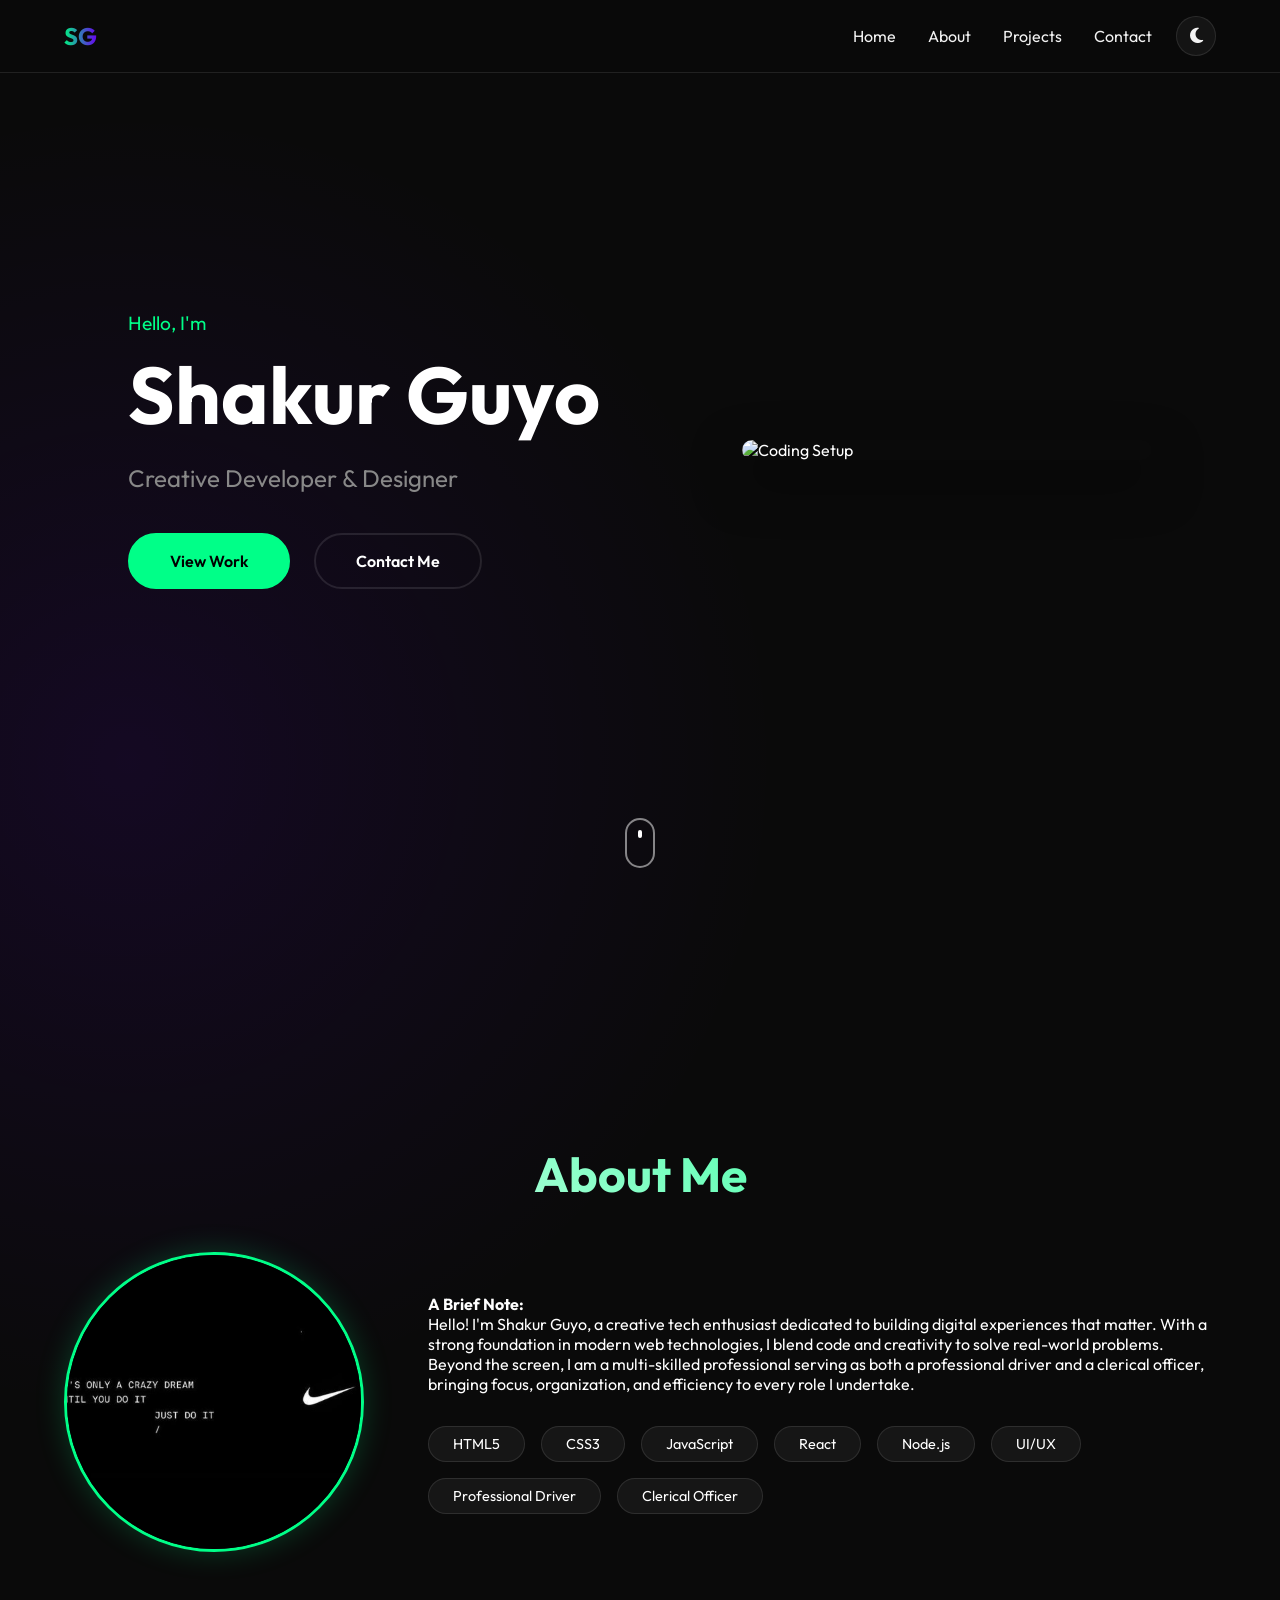
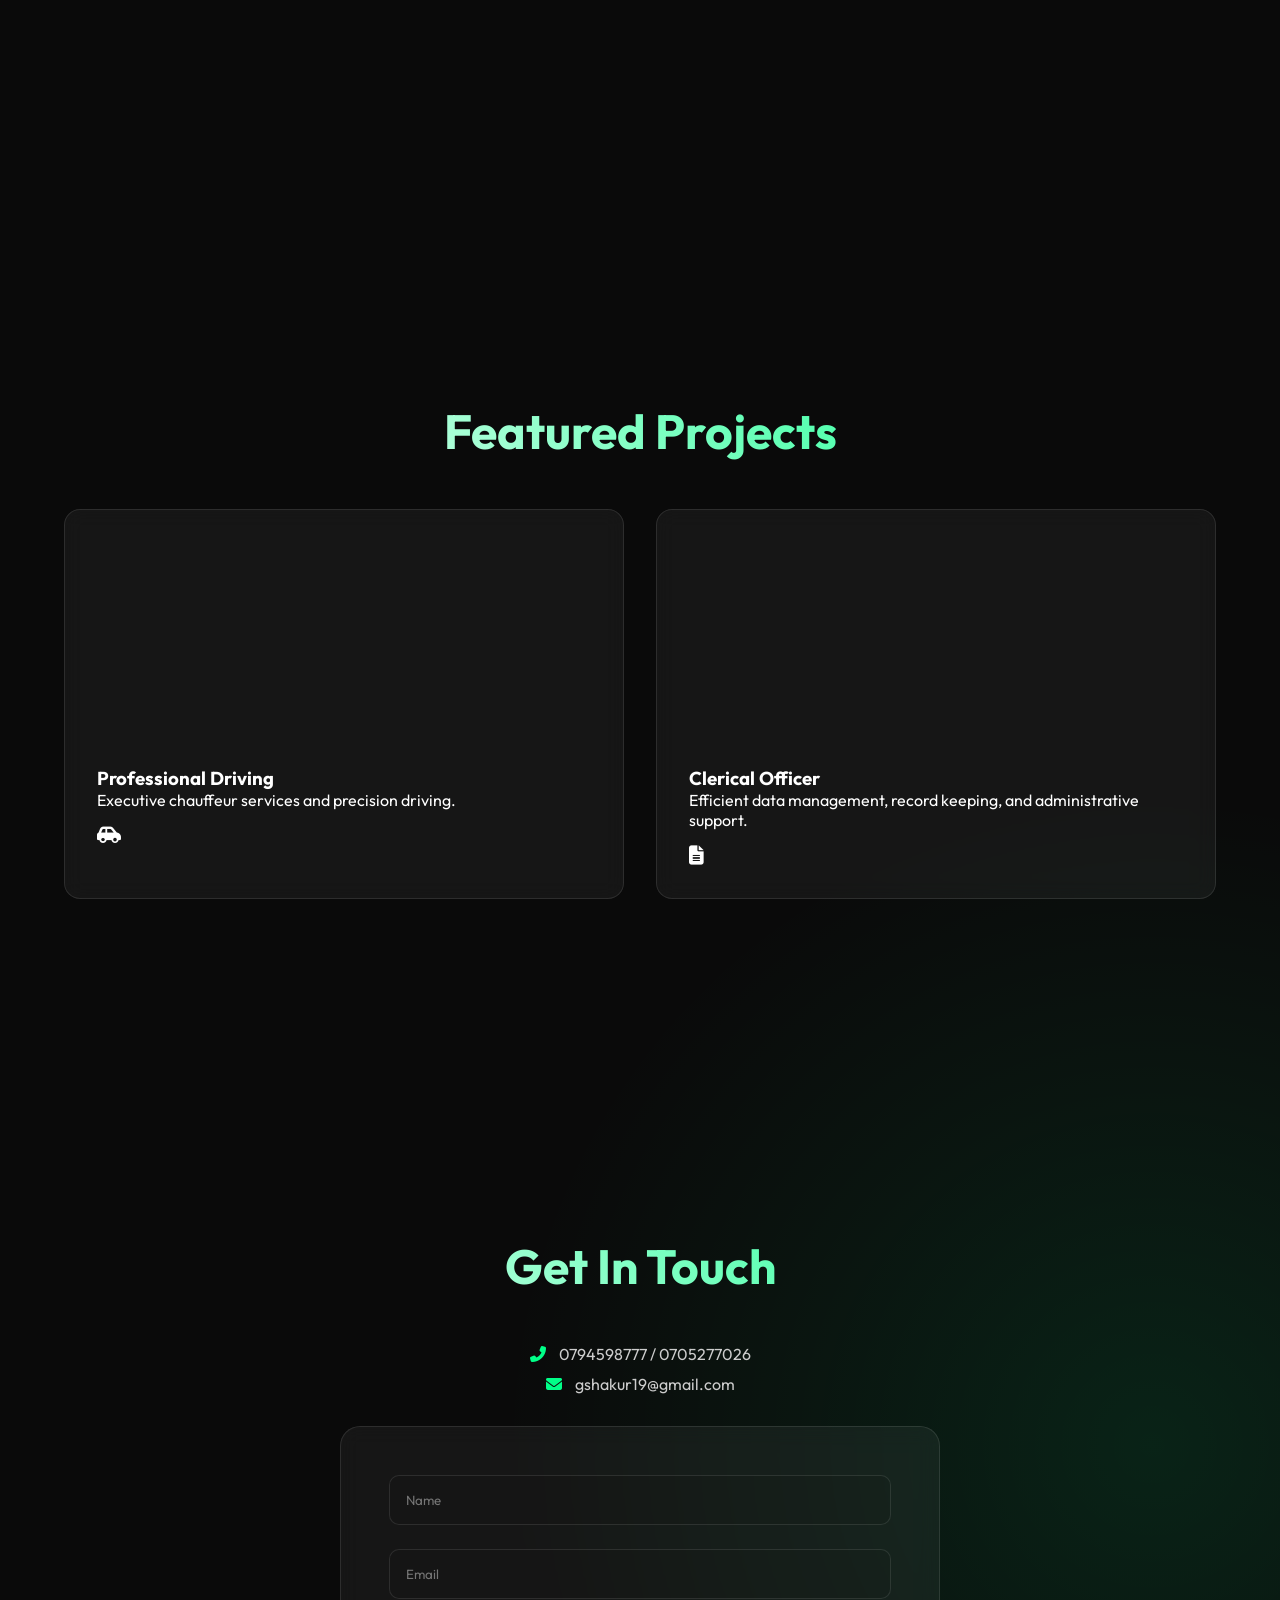
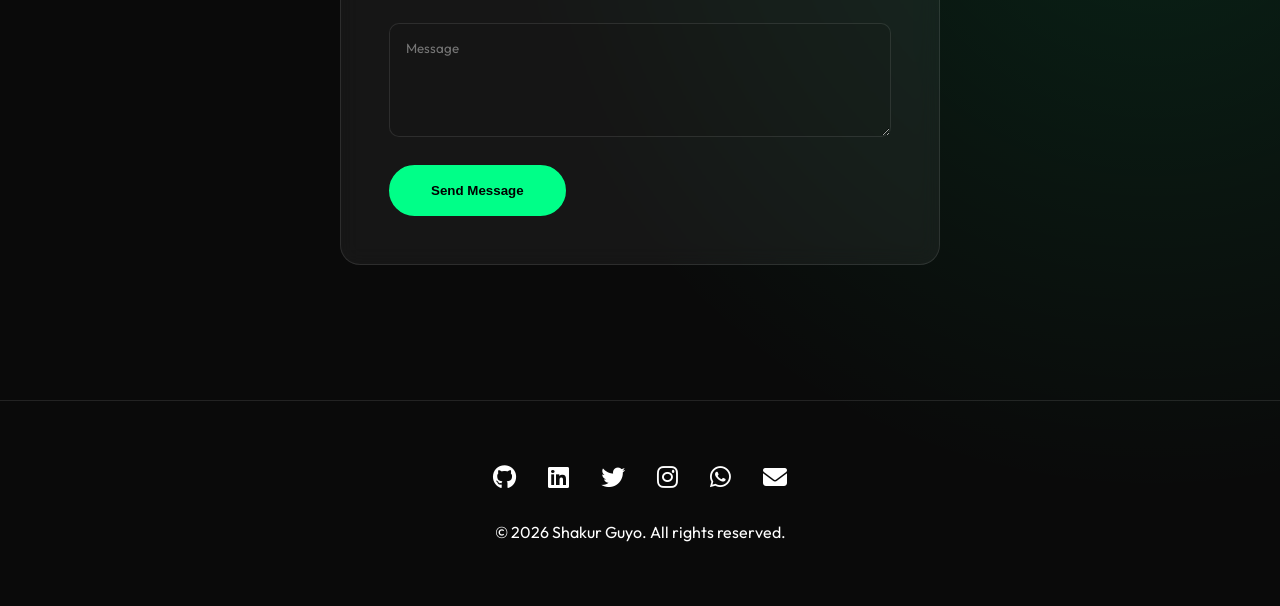
==== index.html @ 44c964ad "Initial commit" ====
<!DOCTYPE html>
<html lang="en">

<head>
    <meta charset="UTF-8">
    <meta name="viewport" content="width=device-width, initial-scale=1.0">
    <title>Shakur Guyo | Portfolio</title>
    <meta name="description" content="Portfolio of Shakur Guyo - Web Developer & Designer">
    <link rel="stylesheet" href="style.css">
    <link rel="preconnect" href="https://fonts.googleapis.com">
    <link rel="preconnect" href="https://fonts.gstatic.com" crossorigin>
    <link href="https://fonts.googleapis.com/css2?family=Outfit:wght@300;400;600;700&display=swap" rel="stylesheet">
    <link rel="stylesheet" href="https://cdnjs.cloudflare.com/ajax/libs/font-awesome/6.4.0/css/all.min.css">
</head>

<body>
    <header>
        <nav class="glass-nav">
            <div class="logo">SG</div>
            <div class="nav-right">
                <ul class="nav-links">
                    <li><a href="#hero">Home</a></li>
                    <li><a href="#about">About</a></li>
                    <li><a href="#projects">Projects</a></li>
                    <li><a href="#contact">Contact</a></li>
                </ul>
                <button id="theme-toggle" class="theme-toggle" aria-label="Toggle theme">
                    <i class="fas fa-moon"></i>
                </button>
                <div class="hamburger">
                    <span></span>
                    <span></span>
                    <span></span>
                </div>
            </div>
        </nav>
    </header>

    <main>
        <section id="hero" class="hero-section">
            <div class="hero-content">
                <span class="greeting">Hello, I'm</span>
                <h1 class="glitch-text" data-text="Shakur Guyo">Shakur Guyo</h1>
                <p class="subtitle">Creative Developer & Designer</p>
                <div class="cta-buttons">
                    <a href="#projects" class="btn primary">View Work</a>
                    <a href="#contact" class="btn secondary">Contact Me</a>
                </div>
            </div>
            <div class="hero-visual">
                <img src="https://images.unsplash.com/photo-1517694712202-14dd9538aa97?auto=format&fit=crop&w=800&q=80"
                    alt="Coding Setup"
                    style="width: 100%; border-radius: 20px; box-shadow: 0 20px 50px rgba(0,0,0,0.5);">

            </div>
            <div class="scroll-indicator">
                <div class="mouse">
                    <div class="wheel"></div>
                </div>
            </div>
        </section>

        <section id="about" class="section">
            <div class="container">
                <h2 class="section-title">About Me</h2>
                <div class="about-content">
                    <div class="about-image">
                        <!-- Replace src with the actual Nike image if you have the file -->
                        <img src="nike_profile.jpg" alt="Nike Profile Picture">
                    </div>
                    <div class="about-text">
                        <p><strong>A Brief Note:</strong><br>
                            Hello! I'm Shakur Guyo, a creative tech enthusiast dedicated to building digital experiences
                            that matter. With a strong foundation in modern web technologies, I blend code and
                            creativity to solve real-world problems. Beyond the screen, I am a multi-skilled
                            professional serving as both a professional driver and a clerical officer, bringing focus,
                            organization, and efficiency to every role I undertake.</p>
                        <div class="skills-grid">
                            <div class="skill-item">HTML5</div>
                            <div class="skill-item">CSS3</div>
                            <div class="skill-item">JavaScript</div>
                            <div class="skill-item">React</div>
                            <div class="skill-item">Node.js</div>
                            <div class="skill-item">UI/UX</div>
                            <div class="skill-item">Professional Driver</div>
                            <div class="skill-item">Clerical Officer</div>
                        </div>
                    </div>
                </div>
            </div>
        </section>

        <section id="projects" class="section">
            <div class="container">
                <h2 class="section-title">Featured Projects</h2>
                <div class="projects-grid">
                    <!-- Project cards will be populated here -->
                    <div class="project-card glass-card">
                        <div class="project-image"
                            style="background-image: url('https://images.unsplash.com/photo-1449965408869-eaa3f722e40d?auto=format&fit=crop&w=800&q=80'); background-size: cover; background-position: center;">
                        </div>
                        <div class="project-info">
                            <h3>Professional Driving</h3>
                            <p>Executive chauffeur services and precision driving.</p>
                            <div class="project-links">
                                <a href="#"><i class="fas fa-car-side"></i></a>
                            </div>
                        </div>
                    </div>
                    <div class="project-card glass-card">
                        <div class="project-image"
                            style="background-image: url('https://images.unsplash.com/photo-1450101499163-c8848c66ca85?auto=format&fit=crop&w=800&q=80'); background-size: cover; background-position: center;">
                        </div>
                        <div class="project-info">
                            <h3>Clerical Officer</h3>
                            <p>Efficient data management, record keeping, and administrative support.</p>
                            <div class="project-links">
                                <a href="#"><i class="fas fa-file-alt"></i></a>
                            </div>
                        </div>
                    </div>
                </div>
            </div>
        </section>

        <section id="contact" class="section">
            <div class="container">
                <h2 class="section-title">Get In Touch</h2>
                <div class="contact-info-display" style="text-align: center; margin-bottom: 2rem; color: #ccc;">
                    <p><i class="fas fa-phone-alt" style="color: var(--primary-color); margin-right: 10px;"></i>
                        0794598777 / 0705277026</p>
                    <p style="margin-top: 10px;"><i class="fas fa-envelope"
                            style="color: var(--primary-color); margin-right: 10px;"></i> gshakur19@gmail.com</p>
                </div>
                <form id="contact-form" class="contact-form glass-form" action="https://formspree.io/f/mojlnjql"
                    method="POST">
                    <div class="form-group">
                        <input type="text" name="name" placeholder="Name" required>
                    </div>
                    <div class="form-group">
                        <input type="email" name="email" placeholder="Email" required>
                    </div>
                    <div class="form-group">
                        <textarea name="message" placeholder="Message" rows="5" required></textarea>
                    </div>
                    <button type="submit" class="btn primary">Send Message</button>
                    <div id="form-status"></div>
                </form>
            </div>
        </section>
    </main>

    <footer>
        <div class="footer-content">
            <div class="social-links">
                <a href="https://github.com/YOUR_USERNAME" target="_blank" aria-label="GitHub"><i
                        class="fab fa-github"></i></a>
                <a href="https://linkedin.com/in/YOUR_USERNAME" target="_blank" aria-label="LinkedIn"><i
                        class="fab fa-linkedin"></i></a>
                <a href="https://twitter.com/YOUR_USERNAME" target="_blank" aria-label="Twitter"><i
                        class="fab fa-twitter"></i></a>
                <a href="https://instagram.com/g.shakur_" target="_blank" aria-label="Instagram"><i
                        class="fab fa-instagram"></i></a>
                <a href="https://wa.me/254794598777" target="_blank" aria-label="WhatsApp"><i
                        class="fab fa-whatsapp"></i></a>
                <a href="mailto:gshakur19@gmail.com" aria-label="Email"><i class="fas fa-envelope"></i></a>
            </div>
            <p>&copy; 2026 Shakur Guyo. All rights reserved.</p>
        </div>
    </footer>

    <script src="script.js"></script>
</body>

</html>
---- style.css ----
:root {
    --bg-color: #0a0a0a;
    --text-color: #ffffff;
    --primary-color: #00ff88;
    --secondary-color: #7000ff;
    --glass-bg: rgba(255, 255, 255, 0.05);
    --glass-border: rgba(255, 255, 255, 0.1);
    --glass-blur: 10px;
    --font-main: 'Outfit', sans-serif;
    --transition: all 0.3s cubic-bezier(0.4, 0, 0.2, 1);
    --card-shadow: 0 10px 30px rgba(0, 0, 0, 0.5);
}

body.light-mode {
    --bg-color: #f5f5f7;
    --text-color: #1d1d1f;
    --primary-color: #0088cc;
    --secondary-color: #5e00d9;
    --glass-bg: rgba(0, 0, 0, 0.05);
    --glass-border: rgba(0, 0, 0, 0.1);
    --card-shadow: 0 10px 30px rgba(0, 0, 0, 0.1);
}

* {
    margin: 0;
    padding: 0;
    box-sizing: border-box;
}

body {
    font-family: var(--font-main);
    background-color: var(--bg-color);
    color: var(--text-color);
    overflow-x: hidden;
    scroll-behavior: smooth;
    background-image:
        radial-gradient(circle at 10% 20%, rgba(112, 0, 255, 0.1) 0%, transparent 20%),
        radial-gradient(circle at 90% 80%, rgba(0, 255, 136, 0.1) 0%, transparent 20%);
}

/* Glassmorphism Utilities */
.glass-nav {
    background: var(--bg-color);
    opacity: 0.95;
    backdrop-filter: blur(var(--glass-blur));
    border-bottom: 1px solid var(--glass-border);
    display: flex;
    justify-content: space-between;
    align-items: center;
    padding: 1rem 5%;
    position: fixed;
    width: 100%;
    z-index: 1000;
}

.glass-card {
    background: var(--glass-bg);
    backdrop-filter: blur(var(--glass-blur));
    border: 1px solid var(--glass-border);
    border-radius: 16px;
    padding: 2rem;
    transition: var(--transition);
}

.glass-card:hover {
    transform: translateY(-5px);
    box-shadow: 0 10px 30px rgba(0, 255, 136, 0.1);
    border-color: var(--primary-color);
}

/* Typography & General */
a {
    text-decoration: none;
    color: inherit;
    transition: var(--transition);
}

ul {
    list-style: none;
}

.section {
    padding: 6rem 5%;
    min-height: 100vh;
    display: flex;
    flex-direction: column;
    justify-content: center;
}

.container {
    max-width: 1200px;
    margin: 0 auto;
    width: 100%;
}

.section-title {
    font-size: 3rem;
    margin-bottom: 3rem;
    text-align: center;
    background: linear-gradient(45deg, var(--text-color), var(--primary-color));
    -webkit-background-clip: text;
    background-clip: text;
    -webkit-text-fill-color: transparent;
}

/* Header */
.logo {
    font-size: 1.5rem;
    font-weight: 700;
    background: linear-gradient(to right, var(--primary-color), var(--secondary-color));
    -webkit-background-clip: text;
    background-clip: text;
    -webkit-text-fill-color: transparent;
}

.nav-links {
    display: flex;
    gap: 2rem;
}

.nav-links a:hover {
    color: var(--primary-color);
}

.hamburger {
    display: none;
    cursor: pointer;
}

/* Theme Toggle */
.theme-toggle {
    background: var(--glass-bg);
    border: 1px solid var(--glass-border);
    color: var(--text-color);
    width: 40px;
    height: 40px;
    border-radius: 50%;
    display: flex;
    align-items: center;
    justify-content: center;
    cursor: pointer;
    transition: var(--transition);
}

.theme-toggle:hover {
    border-color: var(--primary-color);
    transform: scale(1.1);
}

.theme-toggle i {
    font-size: 1.1rem;
}

.nav-right {
    display: flex;
    align-items: center;
    gap: 1.5rem;
}

/* Hero Section */
.hero-section {
    height: 100vh;
    display: flex;
    align-items: center;
    justify-content: space-between;
    padding: 0 10%;
    position: relative;
    overflow: hidden;
}

.hero-content {
    max-width: 600px;
    z-index: 1;
}

.greeting {
    color: var(--primary-color);
    font-size: 1.2rem;
    margin-bottom: 1rem;
    display: block;
}

.hero-content h1 {
    font-size: 5rem;
    line-height: 1.1;
    margin-bottom: 1.5rem;
}

.subtitle {
    font-size: 1.5rem;
    color: #888;
    margin-bottom: 2.5rem;
}

.cta-buttons {
    display: flex;
    gap: 1.5rem;
}

.btn {
    padding: 1rem 2.5rem;
    border-radius: 50px;
    font-weight: 600;
    cursor: pointer;
    transition: var(--transition);
}

.btn.primary {
    background: var(--primary-color);
    color: #000;
    border: 2px solid var(--primary-color);
}

.btn.primary:hover {
    background: transparent;
    color: var(--primary-color);
}

.btn.secondary {
    background: transparent;
    border: 2px solid var(--glass-border);
    color: #fff;
}

.btn.secondary:hover {
    border-color: var(--primary-color);
}

/* Hero Visual - Floating Elements */
.hero-visual {
    position: relative;
    width: 40%;
    height: 60%;
    display: flex;
    align-items: center;
    justify-content: center;
}

.hero-visual img {
    max-width: 100%;
    border-radius: 20px;
    box-shadow: 0 20px 50px rgba(0, 0, 0, 0.5);
}

.hero-visual .glass-card {
    position: absolute;
    display: flex;
    align-items: center;
    gap: 1rem;
    padding: 1rem 1.5rem;
    backdrop-filter: blur(20px);
}

.hero-visual .glass-card i {
    font-size: 1.5rem;
    color: var(--primary-color);
}

.float-animation {
    animation: float 6s ease-in-out infinite;
}

.delay-1 {
    animation-delay: 2s;
    top: 20%;
    right: 0;
}

.hero-visual .glass-card:first-of-type {
    bottom: 20%;
    left: -10%;
}

@keyframes float {

    0%,
    100% {
        transform: translateY(0);
    }

    50% {
        transform: translateY(-20px);
    }
}

/* Scroll Indicator */
.scroll-indicator {
    position: absolute;
    bottom: 2rem;
    left: 50%;
    transform: translateX(-50%);
}

.mouse {
    width: 30px;
    height: 50px;
    border: 2px solid rgba(255, 255, 255, 0.5);
    border-radius: 15px;
    display: flex;
    justify-content: center;
    padding-top: 10px;
}

.wheel {
    width: 4px;
    height: 8px;
    background: #fff;
    border-radius: 2px;
    animation: scroll 2s infinite;
}

@keyframes scroll {
    0% {
        transform: translateY(0);
        opacity: 1;
    }

    100% {
        transform: translateY(20px);
        opacity: 0;
    }
}

/* Projects Grid */
.projects-grid {
    display: grid;
    grid-template-columns: repeat(auto-fit, minmax(300px, 1fr));
    gap: 2rem;
}

.project-image {
    height: 200px;
    background: linear-gradient(45deg, #333, #444);
    border-radius: 10px;
    margin-bottom: 1.5rem;
}

.project-links {
    margin-top: 1rem;
    display: flex;
    gap: 1rem;
}

.project-links i {
    font-size: 1.2rem;
    cursor: pointer;
}

/* Skills */
.about-content {
    display: flex;
    align-items: center;
    gap: 4rem;
}

.about-image img {
    width: 300px;
    height: 300px;
    border-radius: 50%;
    object-fit: cover;
    border: 3px solid var(--primary-color);
    box-shadow: 0 0 30px rgba(0, 255, 136, 0.2);
    transition: var(--transition);
}

.about-image img:hover {
    transform: scale(1.05);
    box-shadow: 0 0 50px rgba(0, 255, 136, 0.4);
    border-radius: 50%;
}

.skills-grid {
    display: flex;
    flex-wrap: wrap;
    gap: 1rem;
    margin-top: 2rem;
}

.skill-item {
    background: var(--glass-bg);
    border: 1px solid var(--glass-border);
    padding: 0.5rem 1.5rem;
    border-radius: 50px;
    font-size: 0.9rem;
}

/* Contact Form */
.glass-form {
    max-width: 600px;
    margin: 0 auto;
    padding: 3rem;
    background: var(--glass-bg);
    backdrop-filter: blur(var(--glass-blur));
    border: 1px solid var(--glass-border);
    border-radius: 20px;
}

.form-group {
    margin-bottom: 1.5rem;
}

.form-group input,
.form-group textarea {
    width: 100%;
    padding: 1rem;
    background: rgba(0, 0, 0, 0.05);
    border: 1px solid var(--glass-border);
    border-radius: 10px;
    color: var(--text-color);
    font-family: var(--font-main);
}

.form-group input:focus,
.form-group textarea:focus {
    outline: none;
    border-color: var(--primary-color);
}

/* Footer */
footer {
    padding: 4rem 5%;
    text-align: center;
    border-top: 1px solid var(--glass-border);
}

.social-links {
    display: flex;
    justify-content: center;
    gap: 2rem;
    margin-bottom: 2rem;
}

.social-links i {
    font-size: 1.5rem;
    transition: var(--transition);
}

.social-links i:hover {
    color: var(--primary-color);
    transform: scale(1.1);
}

/* Responsive */
@media (max-width: 768px) {
    .nav-links {
        display: none;
    }

    .hamburger {
        display: block;
    }

    .hero-section {
        flex-direction: column;
        justify-content: center;
        text-align: center;
        padding-top: 100px;
    }

    .hero-content h1 {
        font-size: 3rem;
    }

    .cta-buttons {
        justify-content: center;
    }

    .hero-visual {
        display: none;
    }

    .about-content {
        flex-direction: column;
        text-align: center;
    }
}

/* Form Status Messages */
#form-status {
    margin-top: 1rem;
    padding: 1rem;
    border-radius: 10px;
    display: none;
    text-align: center;
    font-weight: 600;
}

.success-message {
    background: rgba(0, 255, 136, 0.1);
    color: var(--primary-color);
    border: 1px solid var(--primary-color);
    display: block !important;
    animation: fadeIn 0.5s ease-in-out;
}

.error-message {
    background: rgba(255, 50, 50, 0.1);
    color: #ff4444;
    border: 1px solid #ff4444;
    display: block !important;
    animation: fadeIn 0.5s ease-in-out;
}

@keyframes fadeIn {
    from {
        opacity: 0;
        transform: translateY(-10px);
    }

    to {
        opacity: 1;
        transform: translateY(0);
    }
}
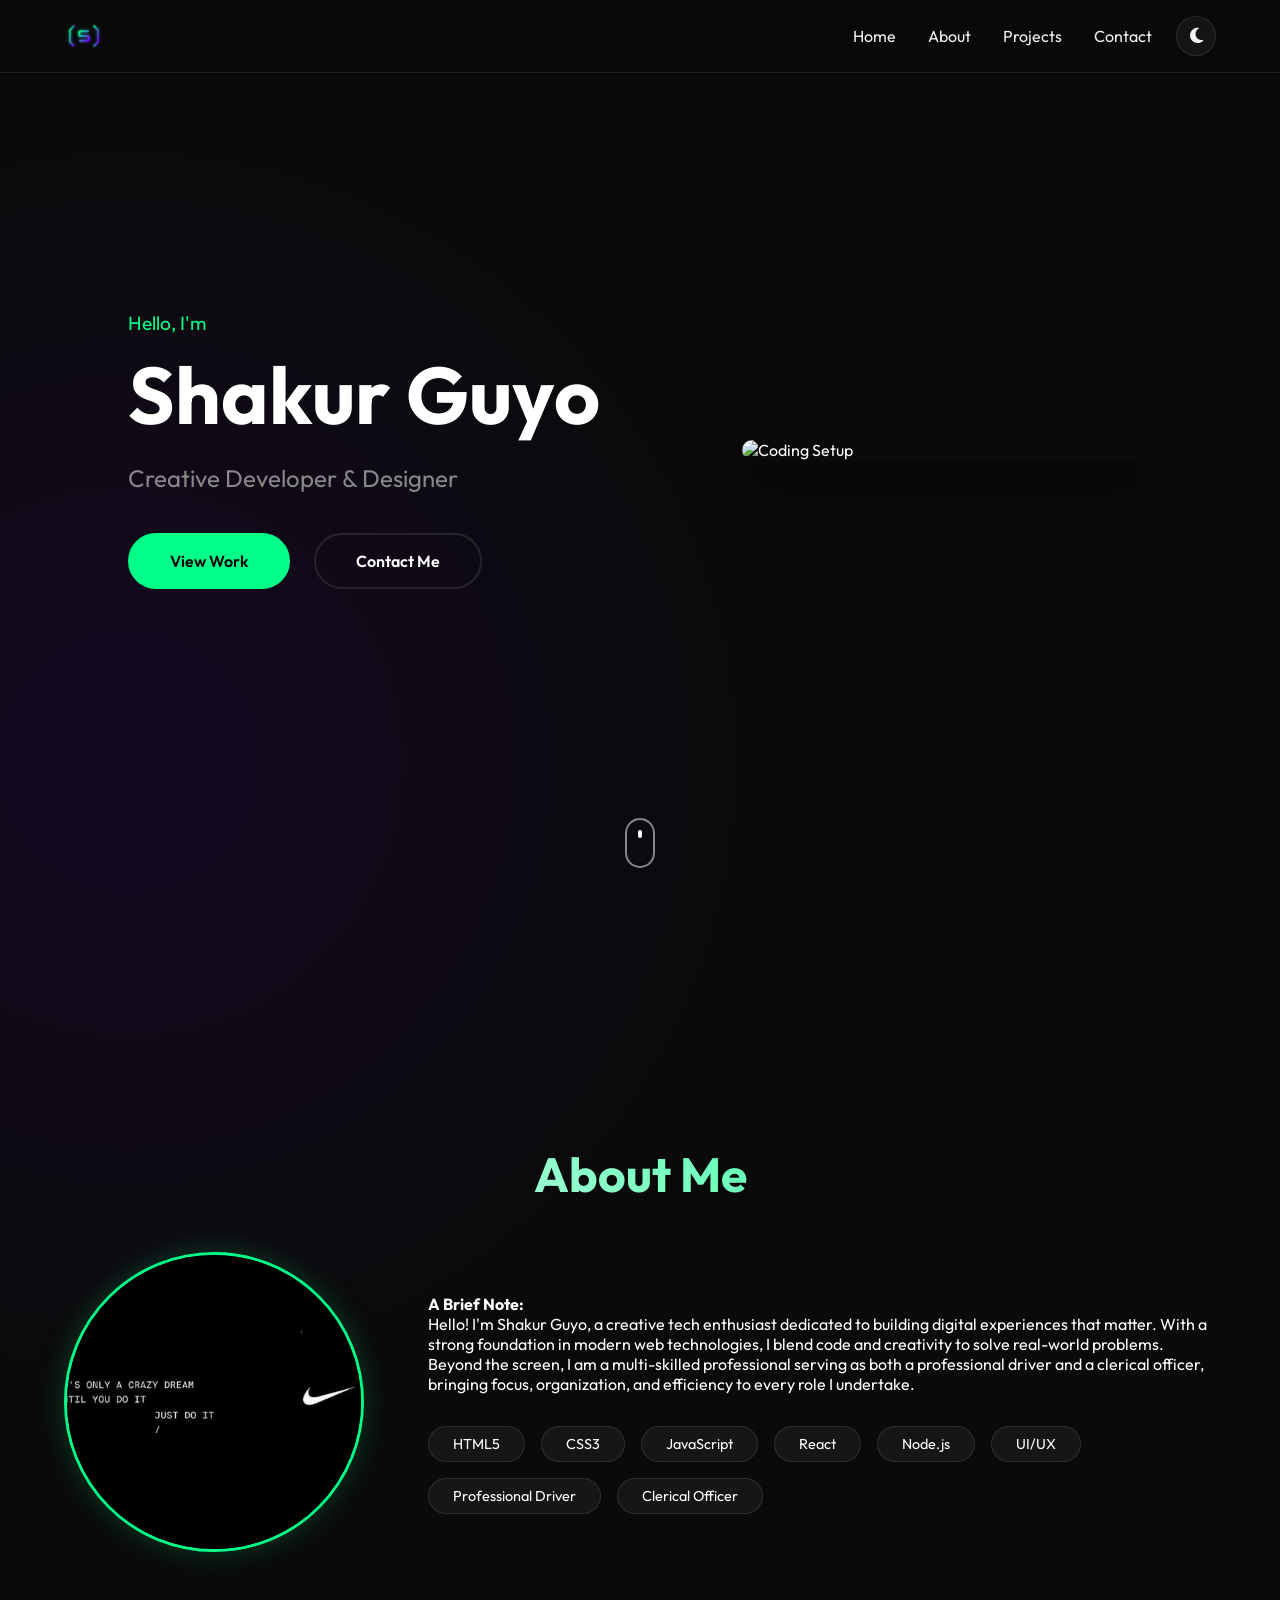
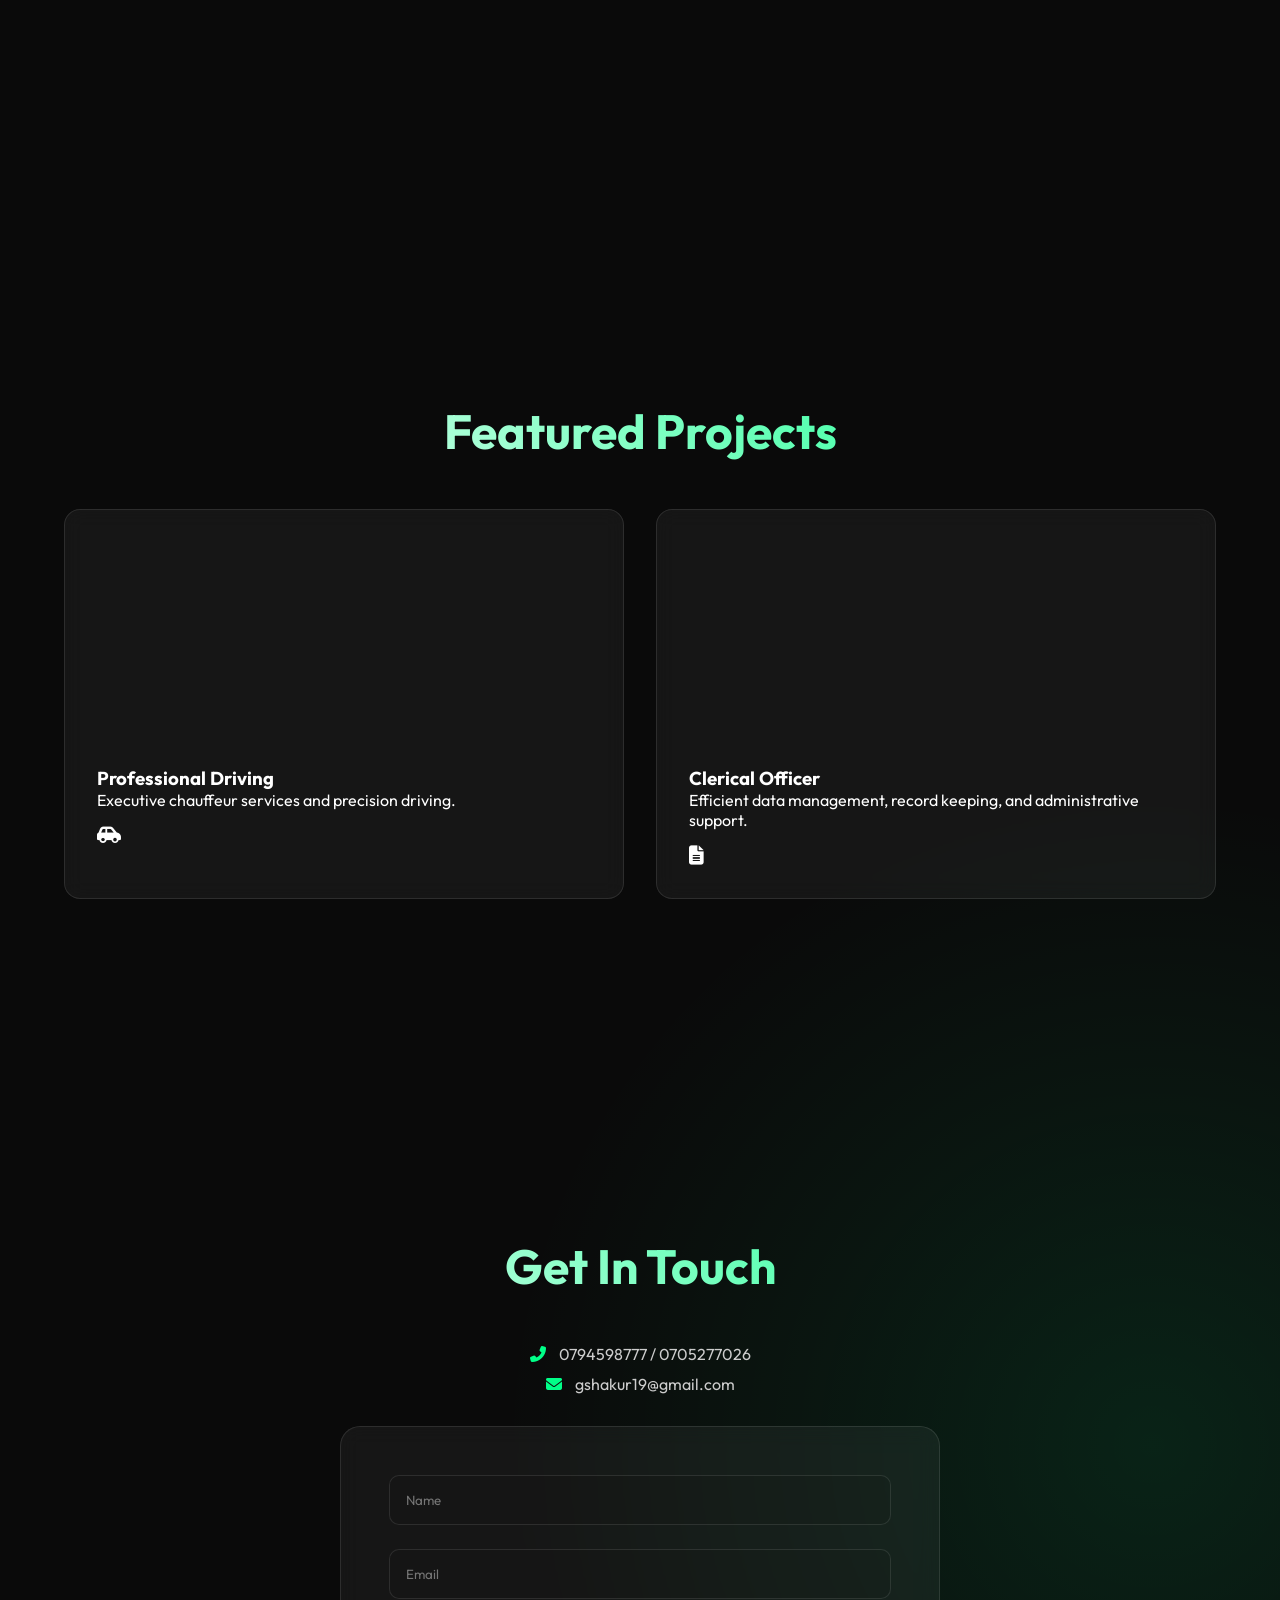
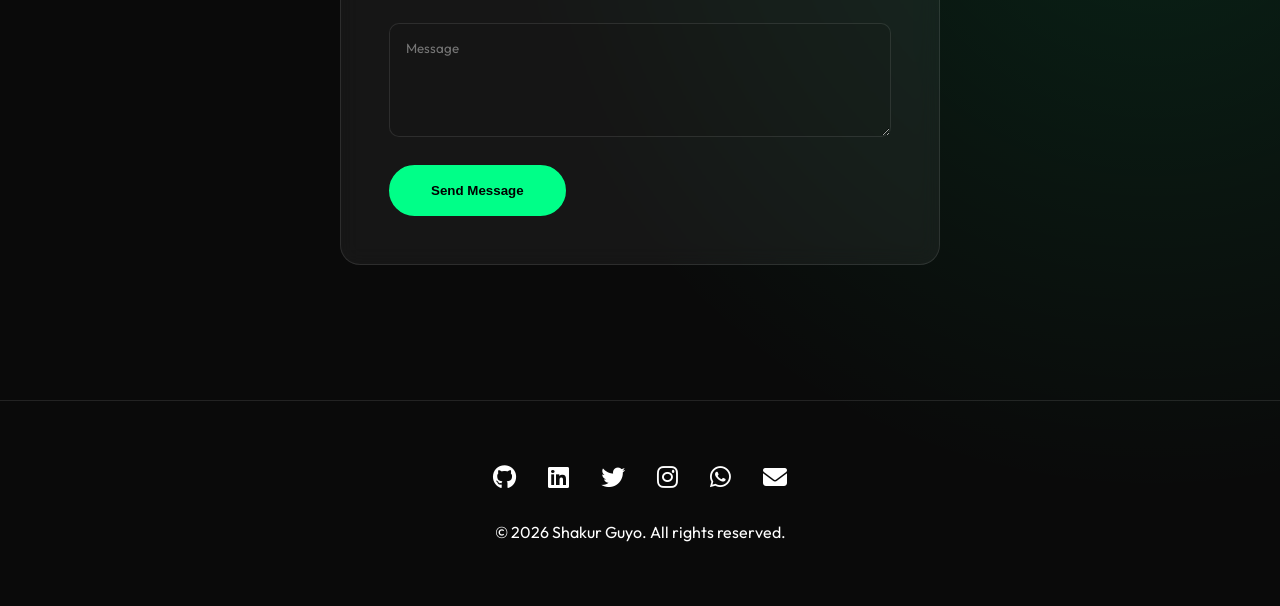
==== commit 88545225: "Update logo to professional SVG and improve styling" ====
--- a/index.html
+++ b/index.html
@@ -16,7 +16,9 @@
 <body>
     <header>
         <nav class="glass-nav">
-            <div class="logo">SG</div>
+            <a href="#" class="logo">
+                <img src="assets/logo.svg" alt="Shakur Guyo Logo">
+            </a>
             <div class="nav-right">
                 <ul class="nav-links">
                     <li><a href="#hero">Home</a></li>
--- a/style.css
+++ b/style.css
@@ -9,16 +9,24 @@
     --font-main: 'Outfit', sans-serif;
     --transition: all 0.3s cubic-bezier(0.4, 0, 0.2, 1);
     --card-shadow: 0 10px 30px rgba(0, 0, 0, 0.5);
+    --gradient-1: rgba(112, 0, 255, 0.1);
+    --gradient-2: rgba(0, 255, 136, 0.1);
+    --success-color: #00ff88;
+    --shadow-hover: rgba(0, 255, 136, 0.1);
 }
 
 body.light-mode {
-    --bg-color: #f5f5f7;
-    --text-color: #1d1d1f;
-    --primary-color: #0088cc;
-    --secondary-color: #5e00d9;
-    --glass-bg: rgba(0, 0, 0, 0.05);
-    --glass-border: rgba(0, 0, 0, 0.1);
-    --card-shadow: 0 10px 30px rgba(0, 0, 0, 0.1);
+    --bg-color: #f8f9fa;
+    --text-color: #2d3436;
+    --primary-color: #0984e3;
+    --secondary-color: #6c5ce7;
+    --glass-bg: rgba(255, 255, 255, 0.8);
+    --glass-border: rgba(0, 0, 0, 0.05);
+    --card-shadow: 0 10px 30px rgba(0, 0, 0, 0.05);
+    --gradient-1: rgba(108, 92, 231, 0.08);
+    --gradient-2: rgba(9, 132, 227, 0.08);
+    --success-color: #00b894;
+    --shadow-hover: rgba(9, 132, 227, 0.15);
 }
 
 * {
@@ -34,8 +42,8 @@
     overflow-x: hidden;
     scroll-behavior: smooth;
     background-image:
-        radial-gradient(circle at 10% 20%, rgba(112, 0, 255, 0.1) 0%, transparent 20%),
-        radial-gradient(circle at 90% 80%, rgba(0, 255, 136, 0.1) 0%, transparent 20%);
+        radial-gradient(circle at 10% 20%, var(--gradient-1) 0%, transparent 20%),
+        radial-gradient(circle at 90% 80%, var(--gradient-2) 0%, transparent 20%);
 }
 
 /* Glassmorphism Utilities */
@@ -64,7 +72,7 @@
 
 .glass-card:hover {
     transform: translateY(-5px);
-    box-shadow: 0 10px 30px rgba(0, 255, 136, 0.1);
+    box-shadow: 0 10px 30px var(--shadow-hover);
     border-color: var(--primary-color);
 }
 
@@ -105,12 +113,18 @@
 
 /* Header */
 .logo {
-    font-size: 1.5rem;
-    font-weight: 700;
-    background: linear-gradient(to right, var(--primary-color), var(--secondary-color));
-    -webkit-background-clip: text;
-    background-clip: text;
-    -webkit-text-fill-color: transparent;
+    display: flex;
+    align-items: center;
+}
+
+.logo img {
+    height: 40px;
+    width: auto;
+    transition: transform 0.3s ease;
+}
+
+.logo img:hover {
+    transform: scale(1.1);
 }
 
 .nav-links {
@@ -487,8 +501,8 @@
 
 .success-message {
     background: rgba(0, 255, 136, 0.1);
-    color: var(--primary-color);
-    border: 1px solid var(--primary-color);
+    color: var(--success-color);
+    border: 1px solid var(--success-color);
     display: block !important;
     animation: fadeIn 0.5s ease-in-out;
 }
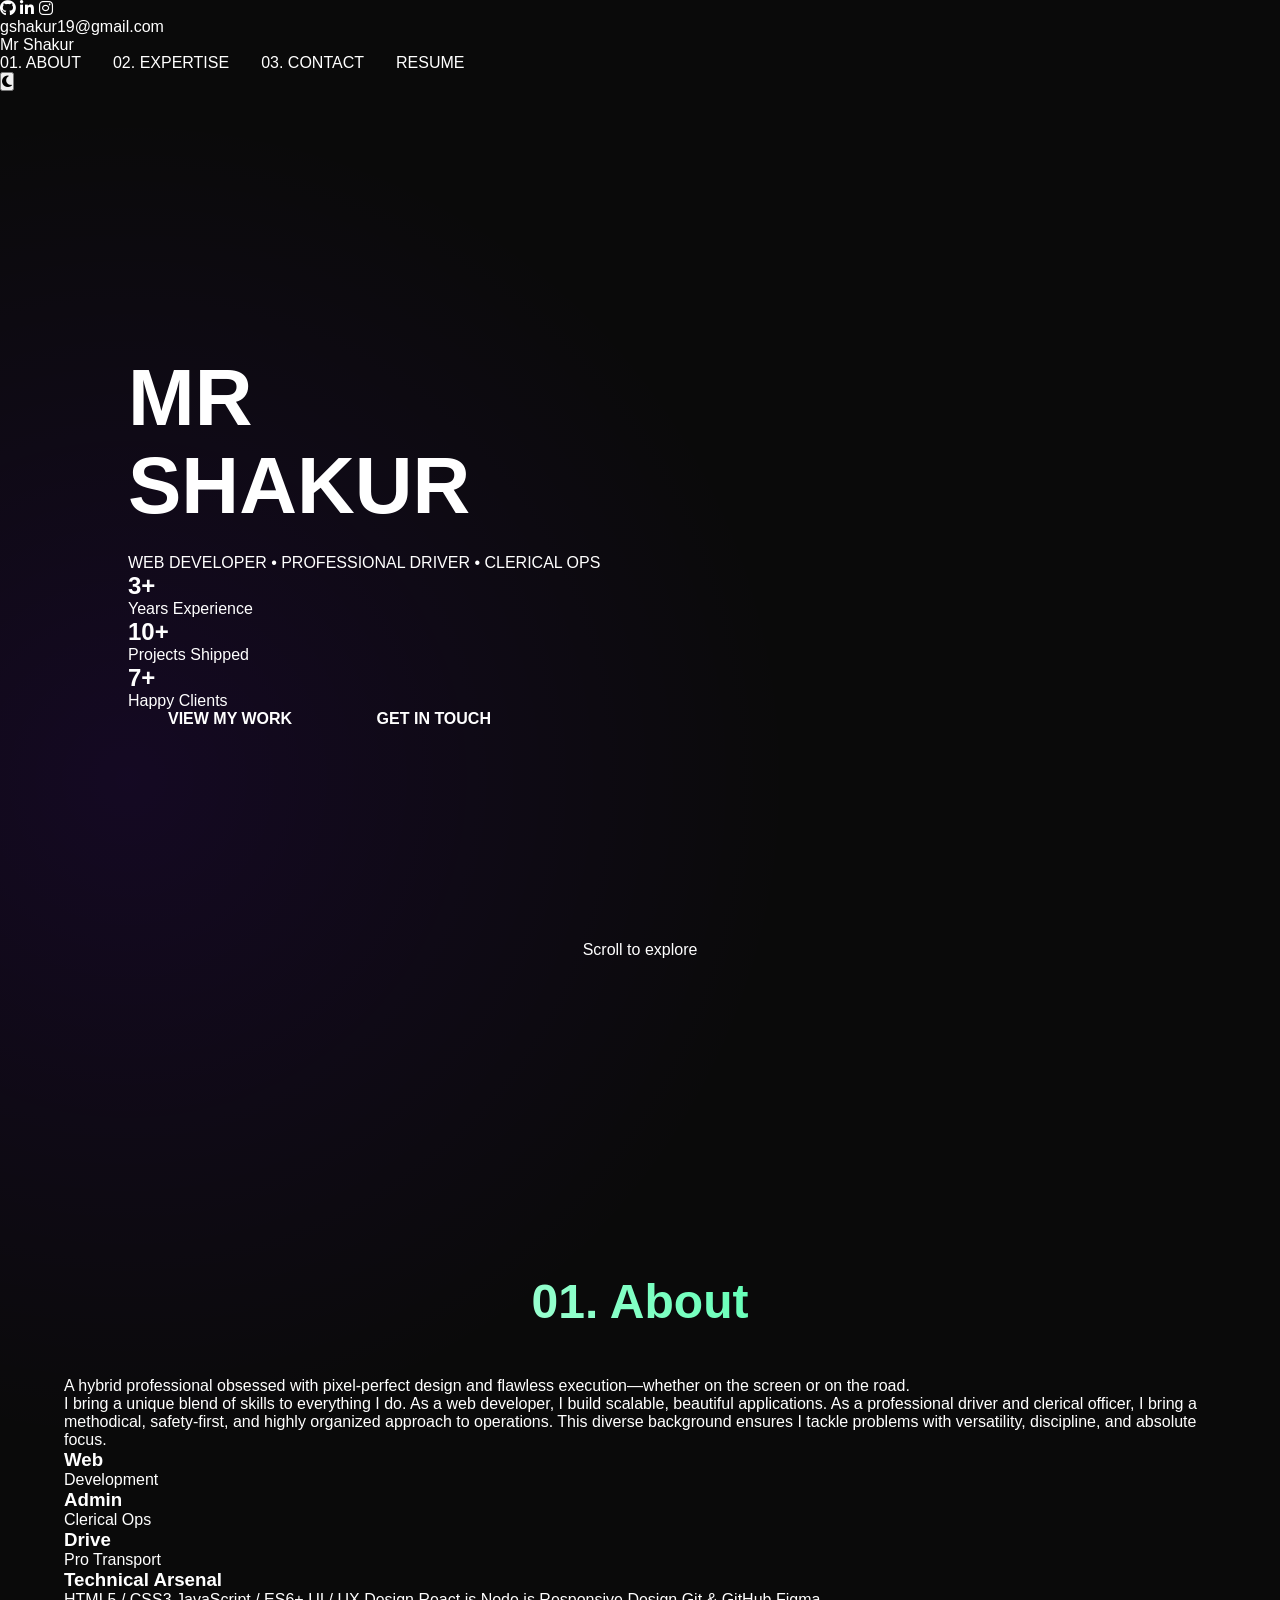
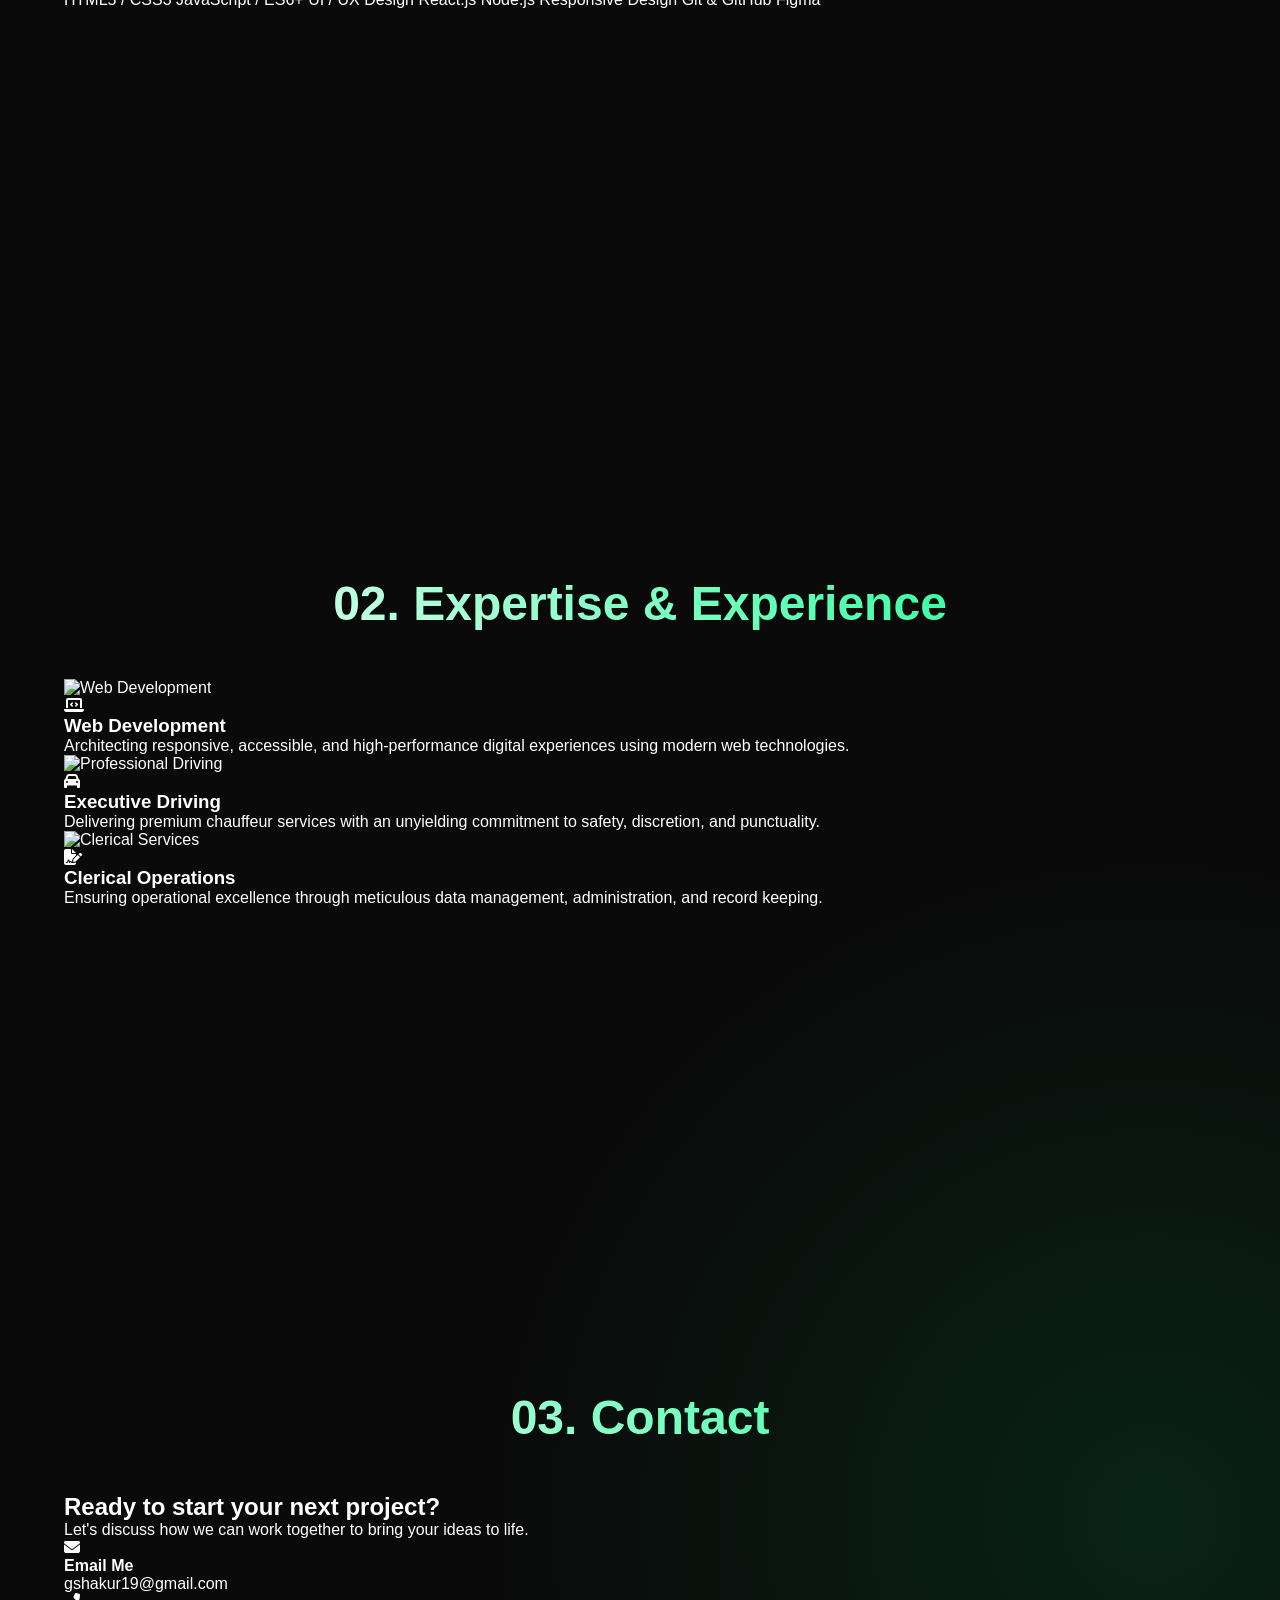
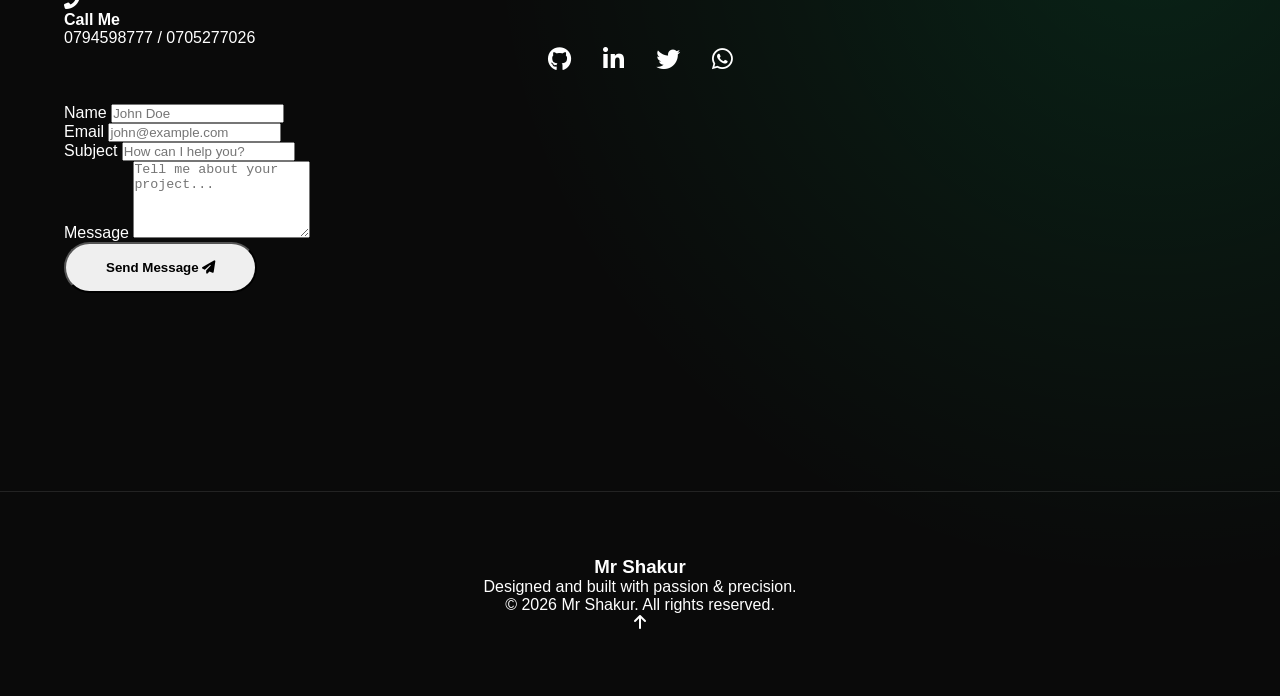
==== commit 10c71abd: "Update name to Mr Shakur" ====
--- a/index.html
+++ b/index.html
@@ -4,173 +4,307 @@
 <head>
     <meta charset="UTF-8">
     <meta name="viewport" content="width=device-width, initial-scale=1.0">
-    <title>Shakur Guyo | Portfolio</title>
-    <meta name="description" content="Portfolio of Shakur Guyo - Web Developer & Designer">
+    <title>Mr Shakur | Creative Developer</title>
+    <meta name="description" content="Portfolio of Mr Shakur - Creative Developer & Designer">
     <link rel="stylesheet" href="style.css">
+    
+    <!-- Modern Typography -->
     <link rel="preconnect" href="https://fonts.googleapis.com">
     <link rel="preconnect" href="https://fonts.gstatic.com" crossorigin>
-    <link href="https://fonts.googleapis.com/css2?family=Outfit:wght@300;400;600;700&display=swap" rel="stylesheet">
+    <link href="https://fonts.googleapis.com/css2?family=Space+Grotesk:wght@300;400;500;600;700&family=Syne:wght@400;500;600;700;800&display=swap" rel="stylesheet">
+    
+    <!-- Icons -->
     <link rel="stylesheet" href="https://cdnjs.cloudflare.com/ajax/libs/font-awesome/6.4.0/css/all.min.css">
+    
+
 </head>
 
 <body>
+
+    <!-- Google Fonts for Mono -->
+    <link href="https://fonts.googleapis.com/css2?family=Space+Mono:ital,wght@0,400;0,700;1,400;1,700&display=swap" rel="stylesheet">
+    
+    <!-- Fixed Sidebars -->
+    <div class="fixed-sidebar left-sidebar">
+        <div class="social-icons-vertical">
+            <a href="#" aria-label="GitHub"><i class="fab fa-github"></i></a>
+            <a href="#" aria-label="LinkedIn"><i class="fab fa-linkedin-in"></i></a>
+            <a href="#" aria-label="Instagram"><i class="fab fa-instagram"></i></a>
+        </div>
+        <div class="vertical-line"></div>
+    </div>
+    
+    <div class="fixed-sidebar right-sidebar">
+        <a href="mailto:gshakur19@gmail.com" class="email-link-vertical">gshakur19@gmail.com</a>
+        <div class="vertical-line"></div>
+    </div>
+
+    <!-- Navigation -->
     <header>
-        <nav class="glass-nav">
-            <a href="#" class="logo">
-                <img src="assets/logo.svg" alt="Shakur Guyo Logo">
+        <nav class="premium-nav">
+            <a href="#" class="logo-container brand-text">
+                Mr Shakur
             </a>
-            <div class="nav-right">
+            
+            <div class="nav-controls">
                 <ul class="nav-links">
-                    <li><a href="#hero">Home</a></li>
-                    <li><a href="#about">About</a></li>
-                    <li><a href="#projects">Projects</a></li>
-                    <li><a href="#contact">Contact</a></li>
+                    <li><a href="#about" class="nav-item"><span class="mono-num">01.</span> ABOUT</a></li>
+                    <li><a href="#expertise" class="nav-item"><span class="mono-num">02.</span> EXPERTISE</a></li>
+                    <li><a href="#contact" class="nav-item"><span class="mono-num">03.</span> CONTACT</a></li>
+                    <li><a href="#" class="btn-resume">RESUME</a></li>
                 </ul>
-                <button id="theme-toggle" class="theme-toggle" aria-label="Toggle theme">
+                
+                <button id="theme-toggle" class="theme-btn" aria-label="Toggle theme">
                     <i class="fas fa-moon"></i>
                 </button>
-                <div class="hamburger">
-                    <span></span>
-                    <span></span>
-                    <span></span>
+                
+                <div class="menu-toggle" aria-label="Toggle menu">
+                    <div class="hamburger"></div>
                 </div>
             </div>
         </nav>
     </header>
 
     <main>
+        <!-- Hero Section -->
         <section id="hero" class="hero-section">
-            <div class="hero-content">
-                <span class="greeting">Hello, I'm</span>
-                <h1 class="glitch-text" data-text="Shakur Guyo">Shakur Guyo</h1>
-                <p class="subtitle">Creative Developer & Designer</p>
-                <div class="cta-buttons">
-                    <a href="#projects" class="btn primary">View Work</a>
-                    <a href="#contact" class="btn secondary">Contact Me</a>
-                </div>
-            </div>
-            <div class="hero-visual">
-                <img src="https://images.unsplash.com/photo-1517694712202-14dd9538aa97?auto=format&fit=crop&w=800&q=80"
-                    alt="Coding Setup"
-                    style="width: 100%; border-radius: 20px; box-shadow: 0 20px 50px rgba(0,0,0,0.5);">
-
-            </div>
+
+            <div class="hero-bg-grid"></div>
+            
+            <div class="container hero-container single-column">
+                <div class="hero-content centered">
+                    <h1 class="hero-title massive-text">
+                        MR<br>SHAKUR
+                    </h1>
+                    
+                    <p class="hero-tagline mono-text">
+                        WEB DEVELOPER • PROFESSIONAL DRIVER • CLERICAL OPS
+                    </p>
+                    
+                    <div class="hero-stats">
+                        <div class="stat-box">
+                            <h2>3+</h2>
+                            <p>Years Experience</p>
+                        </div>
+                        <div class="stat-box">
+                            <h2>10+</h2>
+                            <p>Projects Shipped</p>
+                        </div>
+                        <div class="stat-box">
+                            <h2>7+</h2>
+                            <p>Happy Clients</p>
+                        </div>
+                    </div>
+                    
+                    <div class="hero-actions">
+                        <a href="#expertise" class="btn btn-primary magnetic-btn solid-neon-btn">
+                            VIEW MY WORK
+                        </a>
+                        <a href="#contact" class="btn btn-outline magnetic-btn outline-neon-btn">
+                            GET IN TOUCH
+                        </a>
+                    </div>
+                </div>
+            </div>
+            
             <div class="scroll-indicator">
-                <div class="mouse">
-                    <div class="wheel"></div>
-                </div>
+                <p>Scroll to explore</p>
+                <div class="mouse-scroll"></div>
             </div>
         </section>
 
-        <section id="about" class="section">
+        <!-- About Section -->
+        <section id="about" class="section about-section">
             <div class="container">
-                <h2 class="section-title">About Me</h2>
-                <div class="about-content">
-                    <div class="about-image">
-                        <!-- Replace src with the actual Nike image if you have the file -->
-                        <img src="nike_profile.jpg" alt="Nike Profile Picture">
-                    </div>
-                    <div class="about-text">
-                        <p><strong>A Brief Note:</strong><br>
-                            Hello! I'm Shakur Guyo, a creative tech enthusiast dedicated to building digital experiences
-                            that matter. With a strong foundation in modern web technologies, I blend code and
-                            creativity to solve real-world problems. Beyond the screen, I am a multi-skilled
-                            professional serving as both a professional driver and a clerical officer, bringing focus,
-                            organization, and efficiency to every role I undertake.</p>
-                        <div class="skills-grid">
-                            <div class="skill-item">HTML5</div>
-                            <div class="skill-item">CSS3</div>
-                            <div class="skill-item">JavaScript</div>
-                            <div class="skill-item">React</div>
-                            <div class="skill-item">Node.js</div>
-                            <div class="skill-item">UI/UX</div>
-                            <div class="skill-item">Professional Driver</div>
-                            <div class="skill-item">Clerical Officer</div>
+                <div class="section-header minimal-header" data-aos="fade-up">
+                    <h2 class="section-title"><span class="mono-num">01.</span> About</h2>
+                </div>
+
+                <div class="about-grid">
+                    <div class="about-text" data-aos="fade-right">
+                        <p class="lead-text">
+                            A hybrid professional obsessed with pixel-perfect design and flawless execution—whether on the screen or on the road.
+                        </p>
+                        <p>
+                            I bring a unique blend of skills to everything I do. As a web developer, I build scalable, beautiful applications. As a professional driver and clerical officer, I bring a methodical, safety-first, and highly organized approach to operations. This diverse background ensures I tackle problems with versatility, discipline, and absolute focus.
+                        </p>
+                        
+                        <div class="stats-grid">
+                            <div class="stat-item">
+                                <h3 class="stat-value">Web</h3>
+                                <p class="stat-label">Development</p>
+                            </div>
+                            <div class="stat-item">
+                                <h3 class="stat-value">Admin</h3>
+                                <p class="stat-label">Clerical Ops</p>
+                            </div>
+                            <div class="stat-item">
+                                <h3 class="stat-value">Drive</h3>
+                                <p class="stat-label">Pro Transport</p>
+                            </div>
+                        </div>
+                    </div>
+                    
+                    <div class="skills-showcase glass-panel" data-aos="fade-left">
+                        <h3>Technical Arsenal</h3>
+                        <div class="skills-tags">
+                            <span class="skill-tag">HTML5 / CSS3</span>
+                            <span class="skill-tag">JavaScript / ES6+</span>
+                            <span class="skill-tag">UI / UX Design</span>
+                            <span class="skill-tag">React.js</span>
+                            <span class="skill-tag">Node.js</span>
+                            <span class="skill-tag">Responsive Design</span>
+                            <span class="skill-tag">Git & GitHub</span>
+                            <span class="skill-tag">Figma</span>
                         </div>
                     </div>
                 </div>
             </div>
         </section>
 
-        <section id="projects" class="section">
+        <!-- Expertise/Projects Section -->
+        <section id="expertise" class="section expertise-section">
             <div class="container">
-                <h2 class="section-title">Featured Projects</h2>
-                <div class="projects-grid">
-                    <!-- Project cards will be populated here -->
-                    <div class="project-card glass-card">
-                        <div class="project-image"
-                            style="background-image: url('https://images.unsplash.com/photo-1449965408869-eaa3f722e40d?auto=format&fit=crop&w=800&q=80'); background-size: cover; background-position: center;">
-                        </div>
-                        <div class="project-info">
-                            <h3>Professional Driving</h3>
-                            <p>Executive chauffeur services and precision driving.</p>
-                            <div class="project-links">
-                                <a href="#"><i class="fas fa-car-side"></i></a>
-                            </div>
-                        </div>
-                    </div>
-                    <div class="project-card glass-card">
-                        <div class="project-image"
-                            style="background-image: url('https://images.unsplash.com/photo-1450101499163-c8848c66ca85?auto=format&fit=crop&w=800&q=80'); background-size: cover; background-position: center;">
-                        </div>
-                        <div class="project-info">
-                            <h3>Clerical Officer</h3>
-                            <p>Efficient data management, record keeping, and administrative support.</p>
-                            <div class="project-links">
-                                <a href="#"><i class="fas fa-file-alt"></i></a>
-                            </div>
-                        </div>
-                    </div>
+                <div class="section-header minimal-header" data-aos="fade-up">
+                    <h2 class="section-title"><span class="mono-num">02.</span> Expertise & Experience</h2>
+                </div>
+
+                <div class="cards-grid">
+                    
+                    <!-- Web Dev Card -->
+                    <div class="premium-card" data-aos="fade-up" data-aos-delay="0">
+                        <div class="card-image-wrapper">
+                            <img src="https://images.unsplash.com/photo-1555066931-4365d14bab8c?auto=format&fit=crop&w=800&q=80" alt="Web Development">
+                            <div class="card-overlay"></div>
+                            <div class="card-icon">
+                                <i class="fas fa-laptop-code"></i>
+                            </div>
+                        </div>
+                        <div class="card-content">
+                            <h3>Web Development</h3>
+                            <p>Architecting responsive, accessible, and high-performance digital experiences using modern web technologies.</p>
+                        </div>
+                    </div>
+
+                    <!-- Driving Card -->
+                    <div class="premium-card" data-aos="fade-up" data-aos-delay="100">
+                        <div class="card-image-wrapper">
+                            <img src="https://images.unsplash.com/photo-1449965408869-eaa3f722e40d?auto=format&fit=crop&w=800&q=80" alt="Professional Driving">
+                            <div class="card-overlay"></div>
+                            <div class="card-icon">
+                                <i class="fas fa-car"></i>
+                            </div>
+                        </div>
+                        <div class="card-content">
+                            <h3>Executive Driving</h3>
+                            <p>Delivering premium chauffeur services with an unyielding commitment to safety, discretion, and punctuality.</p>
+                        </div>
+                    </div>
+
+                    <!-- Clerical Card -->
+                    <div class="premium-card" data-aos="fade-up" data-aos-delay="200">
+                        <div class="card-image-wrapper">
+                            <img src="https://images.unsplash.com/photo-1450101499163-c8848c66ca85?auto=format&fit=crop&w=800&q=80" alt="Clerical Services">
+                            <div class="card-overlay"></div>
+                            <div class="card-icon">
+                                <i class="fas fa-file-signature"></i>
+                            </div>
+                        </div>
+                        <div class="card-content">
+                            <h3>Clerical Operations</h3>
+                            <p>Ensuring operational excellence through meticulous data management, administration, and record keeping.</p>
+                        </div>
+                    </div>
+
                 </div>
             </div>
         </section>
 
-        <section id="contact" class="section">
+        <!-- Let's Work Together / Contact -->
+        <section id="contact" class="section contact-section">
             <div class="container">
-                <h2 class="section-title">Get In Touch</h2>
-                <div class="contact-info-display" style="text-align: center; margin-bottom: 2rem; color: #ccc;">
-                    <p><i class="fas fa-phone-alt" style="color: var(--primary-color); margin-right: 10px;"></i>
-                        0794598777 / 0705277026</p>
-                    <p style="margin-top: 10px;"><i class="fas fa-envelope"
-                            style="color: var(--primary-color); margin-right: 10px;"></i> gshakur19@gmail.com</p>
-                </div>
-                <form id="contact-form" class="contact-form glass-form" action="https://formspree.io/f/mojlnjql"
-                    method="POST">
-                    <div class="form-group">
-                        <input type="text" name="name" placeholder="Name" required>
-                    </div>
-                    <div class="form-group">
-                        <input type="email" name="email" placeholder="Email" required>
-                    </div>
-                    <div class="form-group">
-                        <textarea name="message" placeholder="Message" rows="5" required></textarea>
-                    </div>
-                    <button type="submit" class="btn primary">Send Message</button>
-                    <div id="form-status"></div>
-                </form>
+                <div class="section-header minimal-header" data-aos="fade-up">
+                    <h2 class="section-title"><span class="mono-num">03.</span> Contact</h2>
+                </div>
+                <div class="contact-wrapper glass-panel" data-aos="zoom-in">
+                    <div class="contact-info">
+                        <h2>Ready to start your next project?</h2>
+                        <p class="contact-desc">Let's discuss how we can work together to bring your ideas to life.</p>
+                        
+                        <div class="contact-methods">
+                            <div class="method">
+                                <div class="method-icon"><i class="fas fa-envelope"></i></div>
+                                <div>
+                                    <h4>Email Me</h4>
+                                    <a href="mailto:gshakur19@gmail.com">gshakur19@gmail.com</a>
+                                </div>
+                            </div>
+                            <div class="method">
+                                <div class="method-icon"><i class="fas fa-phone-alt"></i></div>
+                                <div>
+                                    <h4>Call Me</h4>
+                                    <a href="tel:+254794598777">0794598777</a> / <a href="tel:+254705277026">0705277026</a>
+                                </div>
+                            </div>
+                        </div>
+                        
+                        <div class="social-links">
+                            <a href="#" class="social-icon" aria-label="GitHub"><i class="fab fa-github"></i></a>
+                            <a href="#" class="social-icon" aria-label="LinkedIn"><i class="fab fa-linkedin-in"></i></a>
+                            <a href="#" class="social-icon" aria-label="Twitter"><i class="fab fa-twitter"></i></a>
+                            <a href="https://wa.me/254794598777" class="social-icon" aria-label="WhatsApp"><i class="fab fa-whatsapp"></i></a>
+                        </div>
+                    </div>
+                    
+                    <div class="contact-form-container">
+                        <form id="contact-form" class="modern-form" action="https://formspree.io/f/mojlnjql" method="POST">
+                            <div class="form-row">
+                                <div class="input-group">
+                                    <label for="name">Name</label>
+                                    <input type="text" id="name" name="name" required placeholder="John Doe">
+                                </div>
+                                <div class="input-group">
+                                    <label for="email">Email</label>
+                                    <input type="email" id="email" name="email" required placeholder="john@example.com">
+                                </div>
+                            </div>
+                            <div class="input-group">
+                                <label for="subject">Subject</label>
+                                <input type="text" id="subject" name="subject" placeholder="How can I help you?">
+                            </div>
+                            <div class="input-group">
+                                <label for="message">Message</label>
+                                <textarea id="message" name="message" rows="5" required placeholder="Tell me about your project..."></textarea>
+                            </div>
+                            
+                            <button type="submit" class="btn btn-primary submit-btn magnetic-btn">
+                                <span>Send Message</span>
+                                <i class="fas fa-paper-plane"></i>
+                            </button>
+                            <div id="form-status"></div>
+                        </form>
+                    </div>
+                </div>
             </div>
         </section>
     </main>
 
-    <footer>
-        <div class="footer-content">
-            <div class="social-links">
-                <a href="https://github.com/YOUR_USERNAME" target="_blank" aria-label="GitHub"><i
-                        class="fab fa-github"></i></a>
-                <a href="https://linkedin.com/in/YOUR_USERNAME" target="_blank" aria-label="LinkedIn"><i
-                        class="fab fa-linkedin"></i></a>
-                <a href="https://twitter.com/YOUR_USERNAME" target="_blank" aria-label="Twitter"><i
-                        class="fab fa-twitter"></i></a>
-                <a href="https://instagram.com/g.shakur_" target="_blank" aria-label="Instagram"><i
-                        class="fab fa-instagram"></i></a>
-                <a href="https://wa.me/254794598777" target="_blank" aria-label="WhatsApp"><i
-                        class="fab fa-whatsapp"></i></a>
-                <a href="mailto:gshakur19@gmail.com" aria-label="Email"><i class="fas fa-envelope"></i></a>
-            </div>
-            <p>&copy; 2026 Shakur Guyo. All rights reserved.</p>
+    <footer class="site-footer">
+        <div class="container footer-content">
+            <div class="footer-brand">
+                <h3 class="brand-text">Mr Shakur</h3>
+                <p>Designed and built with passion & precision.</p>
+            </div>
+            <div class="footer-bottom">
+                <p>&copy; 2026 Mr Shakur. All rights reserved.</p>
+                <a href="#hero" class="back-to-top" aria-label="Back to top">
+                    <i class="fas fa-arrow-up"></i>
+                </a>
+            </div>
         </div>
     </footer>
 
+    <!-- Scripts -->
     <script src="script.js"></script>
 </body>
 
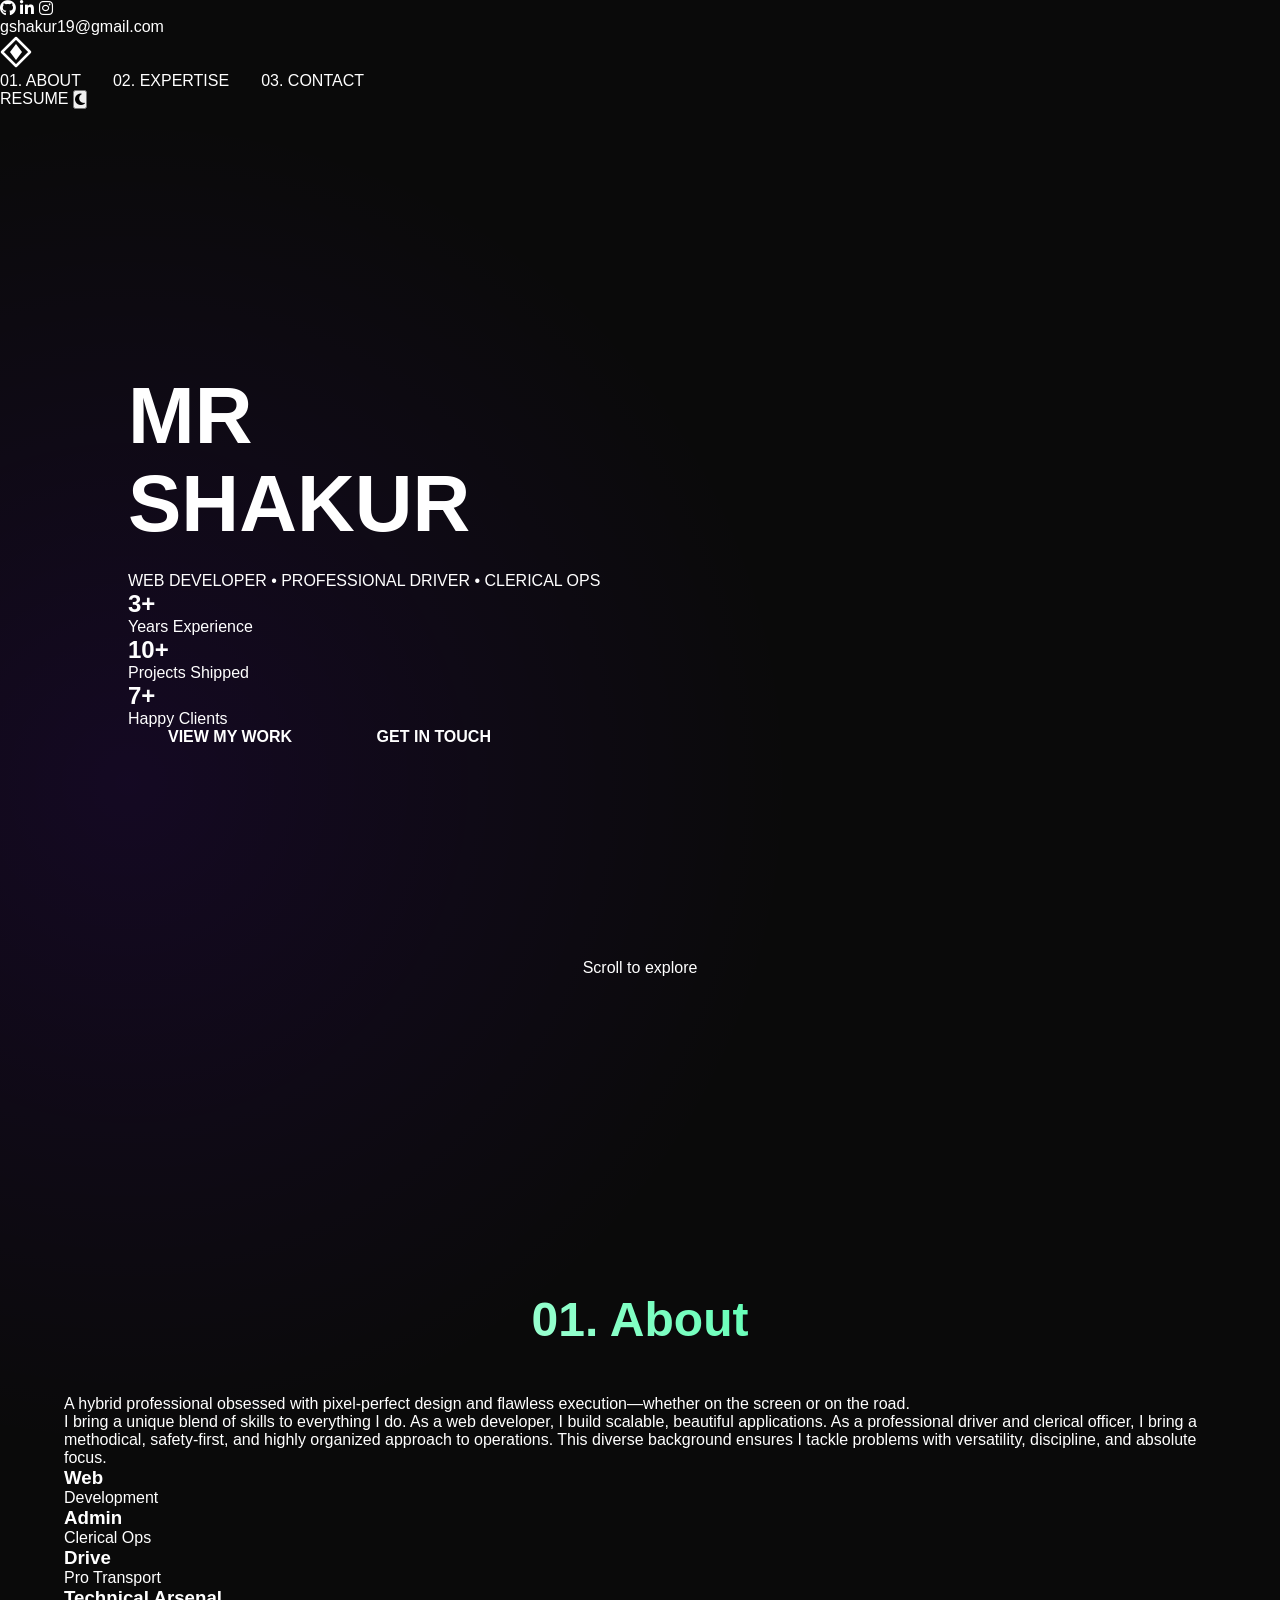
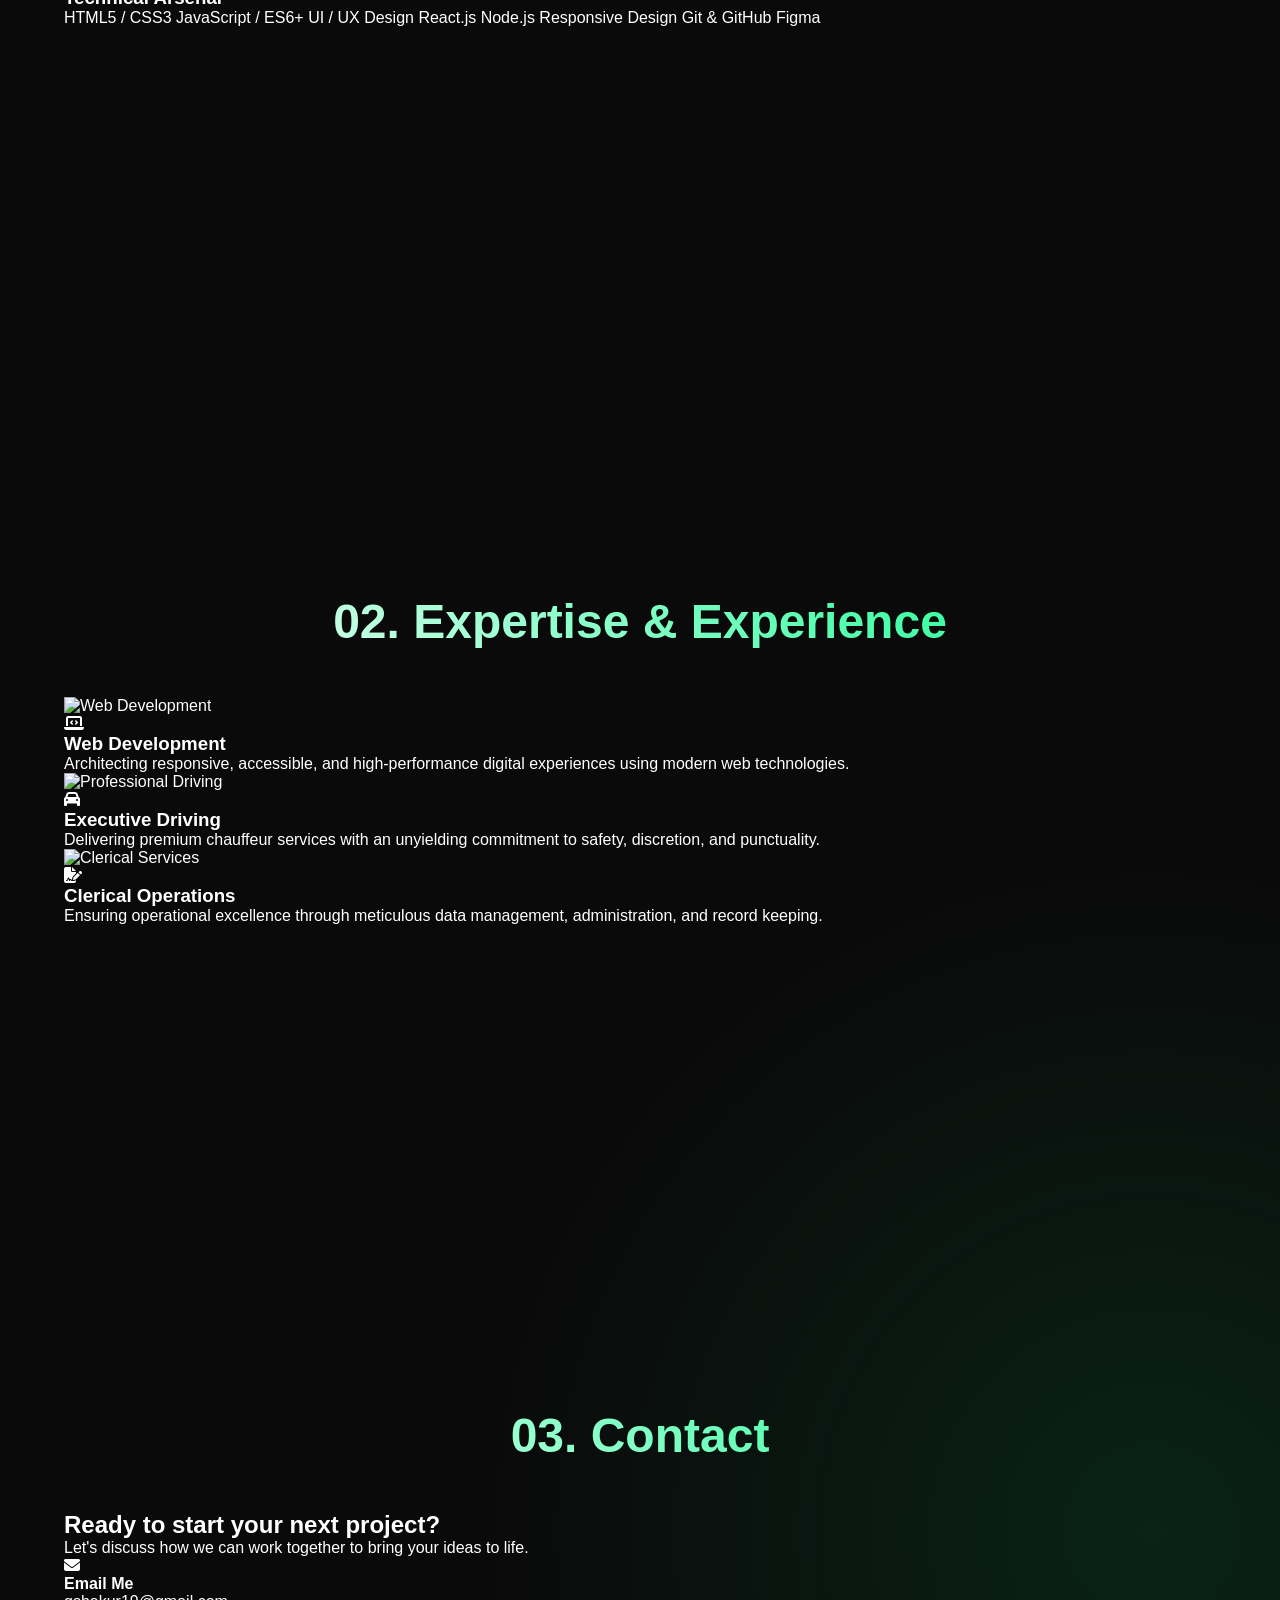
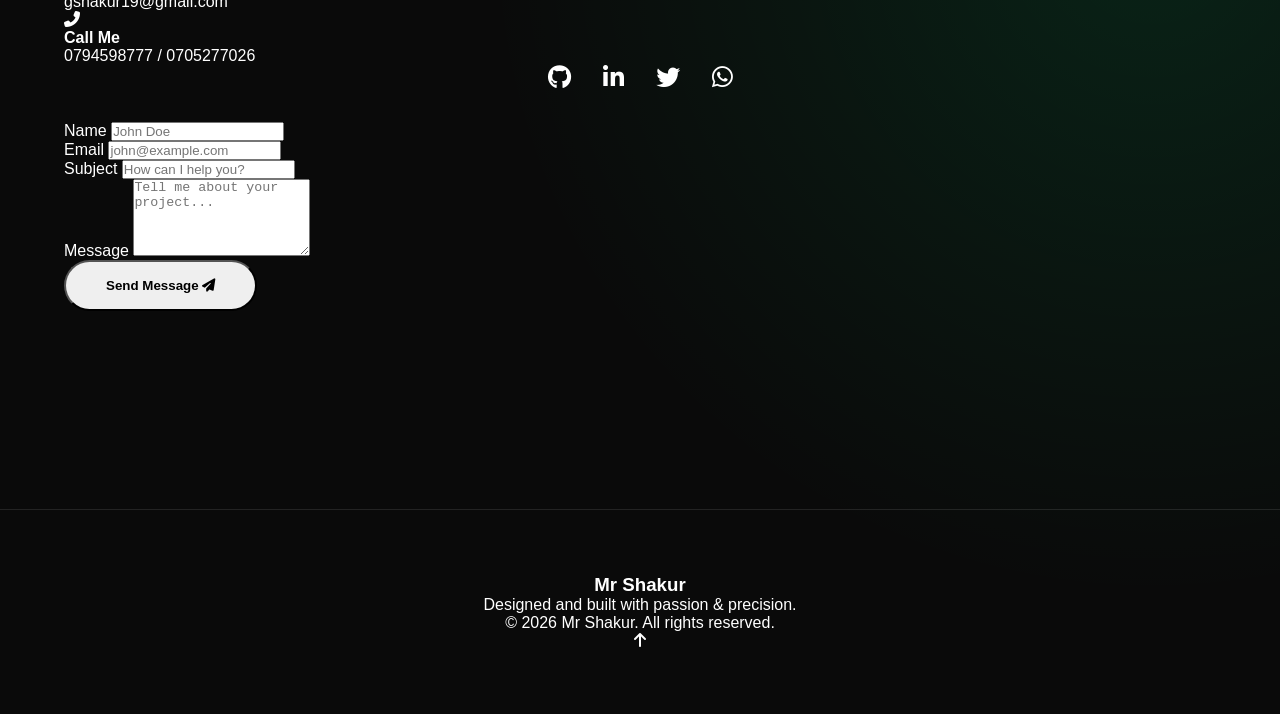
==== commit a1598ff5: "Implement and optimize About section slide-in animation for web and mobile" ====
--- a/index.html
+++ b/index.html
@@ -12,6 +12,9 @@
     <link rel="preconnect" href="https://fonts.googleapis.com">
     <link rel="preconnect" href="https://fonts.gstatic.com" crossorigin>
     <link href="https://fonts.googleapis.com/css2?family=Space+Grotesk:wght@300;400;500;600;700&family=Syne:wght@400;500;600;700;800&display=swap" rel="stylesheet">
+    
+    <!-- Animate On Scroll (AOS) -->
+    <link href="https://unpkg.com/aos@2.3.1/dist/aos.css" rel="stylesheet">
     
     <!-- Icons -->
     <link rel="stylesheet" href="https://cdnjs.cloudflare.com/ajax/libs/font-awesome/6.4.0/css/all.min.css">
@@ -42,17 +45,22 @@
     <!-- Navigation -->
     <header>
         <nav class="premium-nav">
-            <a href="#" class="logo-container brand-text">
-                Mr Shakur
+
+            <a href="#" class="logo-link" aria-label="Home">
+                <svg width="32" height="32" viewBox="0 0 32 32" fill="none" xmlns="http://www.w3.org/2000/svg">
+                    <path d="M16 2L2 16L16 30L30 16L16 2Z" stroke="currentColor" stroke-width="2.5" stroke-linejoin="round"/>
+                    <path d="M16 8L10 16L16 24L22 16L16 8Z" fill="currentColor"/>
+                </svg>
             </a>
             
-            <div class="nav-controls">
-                <ul class="nav-links">
-                    <li><a href="#about" class="nav-item"><span class="mono-num">01.</span> ABOUT</a></li>
-                    <li><a href="#expertise" class="nav-item"><span class="mono-num">02.</span> EXPERTISE</a></li>
-                    <li><a href="#contact" class="nav-item"><span class="mono-num">03.</span> CONTACT</a></li>
-                    <li><a href="#" class="btn-resume">RESUME</a></li>
-                </ul>
+            <ul class="nav-links">
+                <li><a href="#about" class="nav-item"><span class="mono-num">01.</span> ABOUT</a></li>
+                <li><a href="#expertise" class="nav-item"><span class="mono-num">02.</span> EXPERTISE</a></li>
+                <li><a href="#contact" class="nav-item"><span class="mono-num">03.</span> CONTACT</a></li>
+            </ul>
+            
+            <div class="nav-actions">
+                <a href="#" class="btn-resume">RESUME</a>
                 
                 <button id="theme-toggle" class="theme-btn" aria-label="Toggle theme">
                     <i class="fas fa-moon"></i>
@@ -121,7 +129,7 @@
                 </div>
 
                 <div class="about-grid">
-                    <div class="about-text" data-aos="fade-right">
+                    <div class="about-text" data-aos="fade-left">
                         <p class="lead-text">
                             A hybrid professional obsessed with pixel-perfect design and flawless execution—whether on the screen or on the road.
                         </p>
@@ -305,6 +313,7 @@
     </footer>
 
     <!-- Scripts -->
+    <script src="https://unpkg.com/aos@2.3.1/dist/aos.js"></script>
     <script src="script.js"></script>
 </body>
 
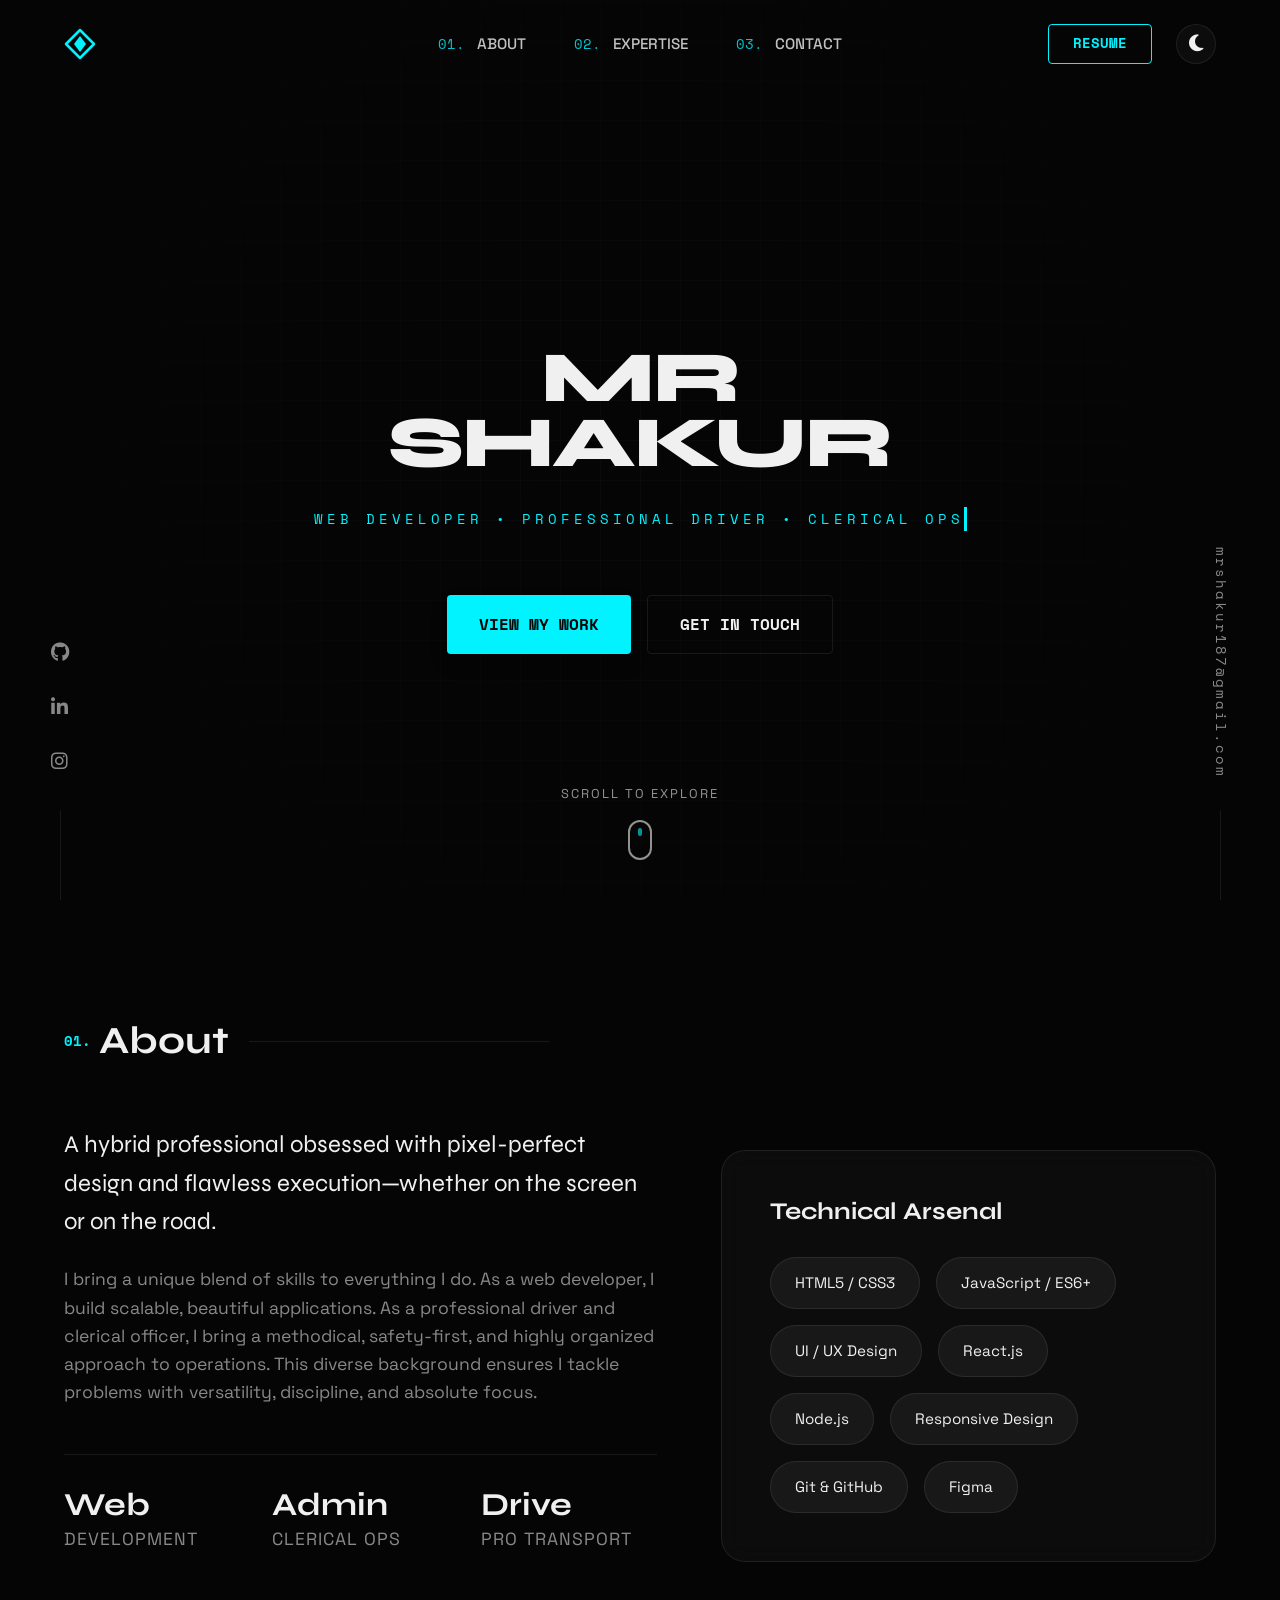
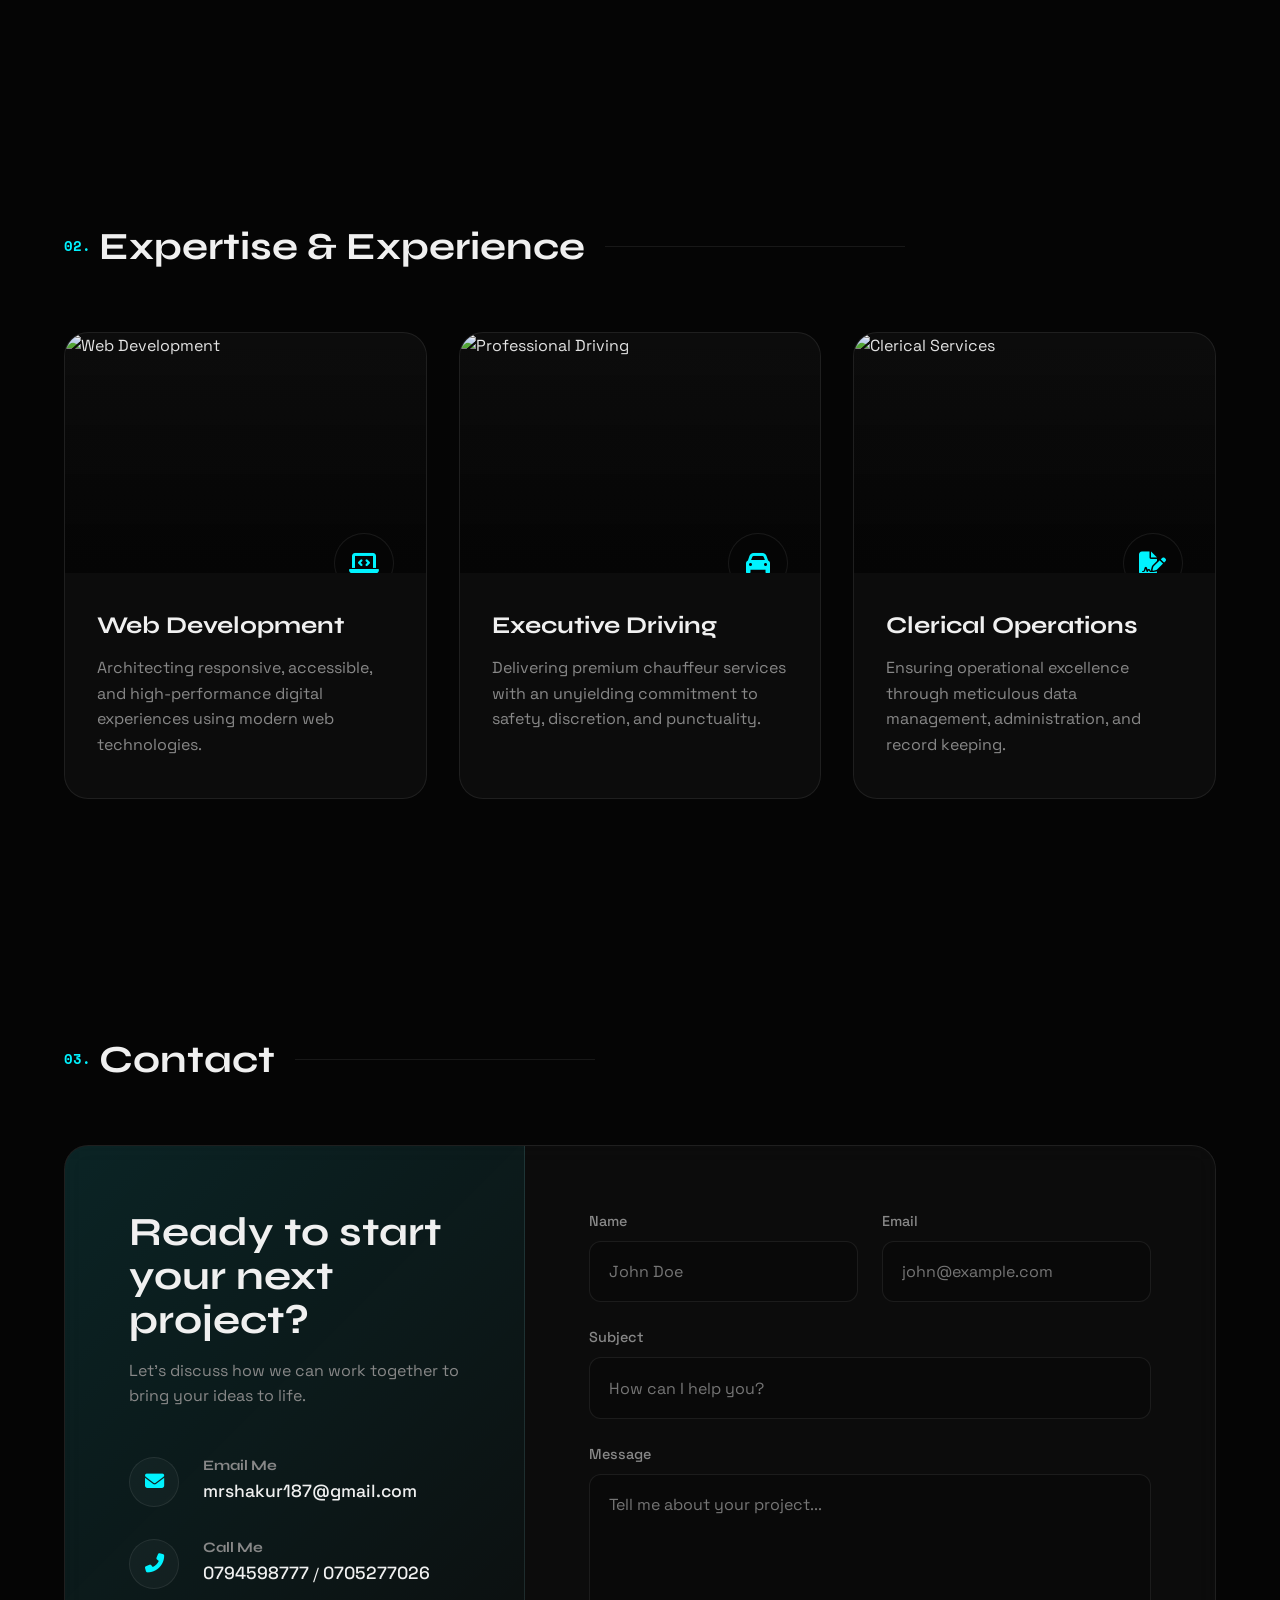
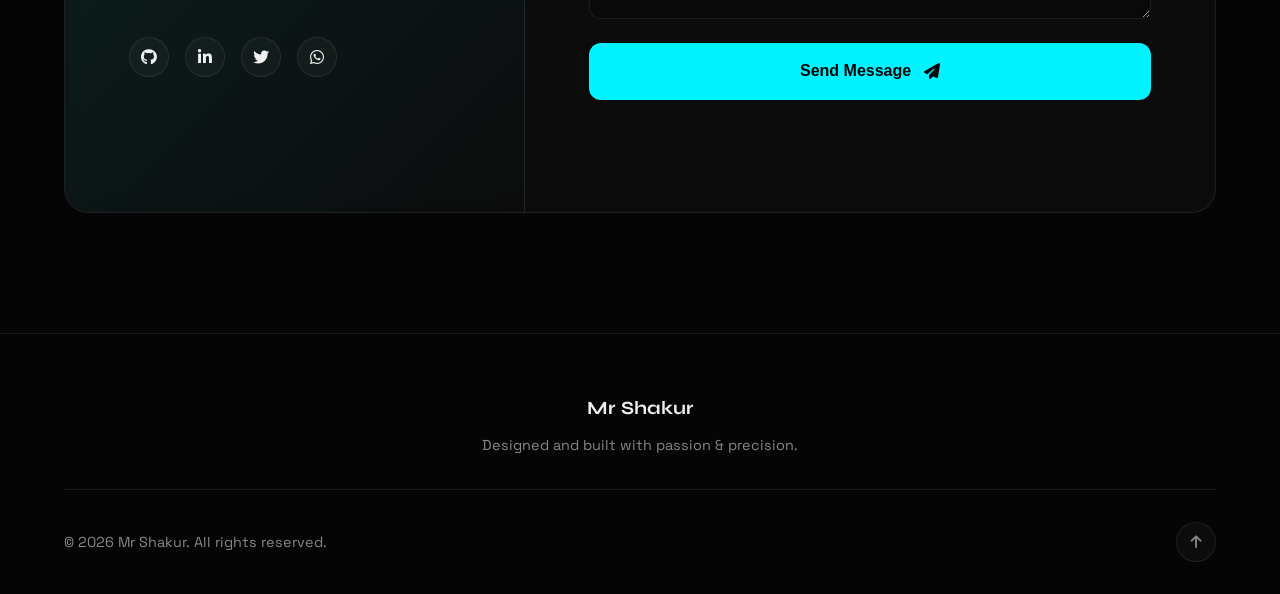
==== commit 793f85fd: "Connect contact form to Formspree endpoint" ====
--- a/index.html
+++ b/index.html
@@ -38,7 +38,7 @@
     </div>
     
     <div class="fixed-sidebar right-sidebar">
-        <a href="mailto:gshakur19@gmail.com" class="email-link-vertical">gshakur19@gmail.com</a>
+        <a href="mailto:mrshakur187@gmail.com" class="email-link-vertical">mrshakur187@gmail.com</a>
         <div class="vertical-line"></div>
     </div>
 
@@ -85,24 +85,11 @@
                         MR<br>SHAKUR
                     </h1>
                     
-                    <p class="hero-tagline mono-text">
+                    <p class="hero-tagline mono-text cinematic-typing">
                         WEB DEVELOPER • PROFESSIONAL DRIVER • CLERICAL OPS
                     </p>
                     
-                    <div class="hero-stats">
-                        <div class="stat-box">
-                            <h2>3+</h2>
-                            <p>Years Experience</p>
-                        </div>
-                        <div class="stat-box">
-                            <h2>10+</h2>
-                            <p>Projects Shipped</p>
-                        </div>
-                        <div class="stat-box">
-                            <h2>7+</h2>
-                            <p>Happy Clients</p>
-                        </div>
-                    </div>
+
                     
                     <div class="hero-actions">
                         <a href="#expertise" class="btn btn-primary magnetic-btn solid-neon-btn">
@@ -244,7 +231,7 @@
                                 <div class="method-icon"><i class="fas fa-envelope"></i></div>
                                 <div>
                                     <h4>Email Me</h4>
-                                    <a href="mailto:gshakur19@gmail.com">gshakur19@gmail.com</a>
+                                    <a href="mailto:mrshakur187@gmail.com">mrshakur187@gmail.com</a>
                                 </div>
                             </div>
                             <div class="method">
@@ -265,7 +252,7 @@
                     </div>
                     
                     <div class="contact-form-container">
-                        <form id="contact-form" class="modern-form" action="https://formspree.io/f/mojlnjql" method="POST">
+                        <form id="contact-form" class="modern-form" action="https://formspree.io/f/mzdkpkje" method="POST">
                             <div class="form-row">
                                 <div class="input-group">
                                     <label for="name">Name</label>
--- a/style.css
+++ b/style.css
@@ -1,32 +1,57 @@
+/* === CSS Variables & Base Setup === */
 :root {
-    --bg-color: #0a0a0a;
-    --text-color: #ffffff;
-    --primary-color: #00ff88;
-    --secondary-color: #7000ff;
-    --glass-bg: rgba(255, 255, 255, 0.05);
-    --glass-border: rgba(255, 255, 255, 0.1);
-    --glass-blur: 10px;
-    --font-main: 'Outfit', sans-serif;
-    --transition: all 0.3s cubic-bezier(0.4, 0, 0.2, 1);
-    --card-shadow: 0 10px 30px rgba(0, 0, 0, 0.5);
-    --gradient-1: rgba(112, 0, 255, 0.1);
-    --gradient-2: rgba(0, 255, 136, 0.1);
-    --success-color: #00ff88;
-    --shadow-hover: rgba(0, 255, 136, 0.1);
-}
-
-body.light-mode {
-    --bg-color: #f8f9fa;
-    --text-color: #2d3436;
-    --primary-color: #0984e3;
-    --secondary-color: #6c5ce7;
-    --glass-bg: rgba(255, 255, 255, 0.8);
-    --glass-border: rgba(0, 0, 0, 0.05);
-    --card-shadow: 0 10px 30px rgba(0, 0, 0, 0.05);
-    --gradient-1: rgba(108, 92, 231, 0.08);
-    --gradient-2: rgba(9, 132, 227, 0.08);
-    --success-color: #00b894;
-    --shadow-hover: rgba(9, 132, 227, 0.15);
+    --bg-dark: #050505;
+    --bg-light: #ffffff;
+    
+    --text-dark: #f0f0f0;
+    --text-light: #050505;
+    --text-muted-dark: #888888;
+    --text-muted-light: #666666;
+    
+    --glass-bg-dark: rgba(255, 255, 255, 0.03);
+    --glass-bg-light: rgba(0, 0, 0, 0.03);
+    
+    --glass-border-dark: rgba(255, 255, 255, 0.08);
+    --glass-border-light: rgba(0, 0, 0, 0.08);
+    
+    --glass-blur: 12px;
+    
+    --font-heading: 'Syne', sans-serif;
+    --font-body: 'Space Grotesk', sans-serif;
+    --font-mono: 'Space Mono', monospace;
+    
+    --transition-fast: 0.2s cubic-bezier(0.25, 1, 0.5, 1);
+    --transition-base: 0.4s cubic-bezier(0.25, 1, 0.5, 1);
+    --transition-slow: 0.8s cubic-bezier(0.25, 1, 0.5, 1);
+    
+    --container-width: 1280px;
+    --section-spacing: 120px;
+}
+
+/* Base Theme */
+body {
+    --bg: var(--bg-dark);
+    --text: var(--text-dark);
+    --text-muted: var(--text-muted-dark);
+    --glass-bg: var(--glass-bg-dark);
+    --glass-border: var(--glass-border-dark);
+    --primary: #00f3ff;
+    --secondary: #00ff88;
+    --accent: #00f3ff;
+    --btn-text: #050505;
+}
+
+/* Light Theme Variables */
+body.light-theme {
+    --bg: var(--bg-light);
+    --text: var(--text-light);
+    --text-muted: var(--text-muted-light);
+    --glass-bg: var(--glass-bg-light);
+    --glass-border: var(--glass-border-light);
+    --primary: #0088ff;
+    --secondary: #00cc6a;
+    --accent: #0088ff;
+    --btn-text: #ffffff;
 }
 
 * {
@@ -35,494 +60,1206 @@
     box-sizing: border-box;
 }
 
+html {
+    scroll-behavior: smooth;
+}
+
 body {
-    font-family: var(--font-main);
-    background-color: var(--bg-color);
-    color: var(--text-color);
+    font-family: var(--font-body);
+    background-color: var(--bg);
+    color: var(--text);
+    line-height: 1.6;
     overflow-x: hidden;
-    scroll-behavior: smooth;
-    background-image:
-        radial-gradient(circle at 10% 20%, var(--gradient-1) 0%, transparent 20%),
-        radial-gradient(circle at 90% 80%, var(--gradient-2) 0%, transparent 20%);
-}
-
-/* Glassmorphism Utilities */
-.glass-nav {
-    background: var(--bg-color);
-    opacity: 0.95;
-    backdrop-filter: blur(var(--glass-blur));
-    border-bottom: 1px solid var(--glass-border);
-    display: flex;
-    justify-content: space-between;
-    align-items: center;
-    padding: 1rem 5%;
-    position: fixed;
-    width: 100%;
-    z-index: 1000;
-}
-
-.glass-card {
-    background: var(--glass-bg);
-    backdrop-filter: blur(var(--glass-blur));
-    border: 1px solid var(--glass-border);
-    border-radius: 16px;
-    padding: 2rem;
-    transition: var(--transition);
-}
-
-.glass-card:hover {
-    transform: translateY(-5px);
-    box-shadow: 0 10px 30px var(--shadow-hover);
-    border-color: var(--primary-color);
-}
-
-/* Typography & General */
+    transition: background-color var(--transition-base), color var(--transition-base);
+}
+
 a {
     text-decoration: none;
     color: inherit;
-    transition: var(--transition);
+    transition: var(--transition-fast);
 }
 
 ul {
     list-style: none;
 }
 
+.container {
+    max-width: var(--container-width);
+    margin: 0 auto;
+    padding: 0 5%;
+}
+
 .section {
-    padding: 6rem 5%;
-    min-height: 100vh;
+    padding: var(--section-spacing) 0;
+    position: relative;
+}
+
+/* === Custom Cursor === */
+.cursor-dot {
+    width: 8px;
+    height: 8px;
+    background-color: var(--primary);
+    border-radius: 50%;
+    position: fixed;
+    top: 0;
+    left: 0;
+    transform: translate(-50%, -50%);
+    pointer-events: none;
+    z-index: 9999;
+}
+
+.cursor-outline {
+    width: 40px;
+    height: 40px;
+    border: 1px solid var(--primary);
+    border-radius: 50%;
+    position: fixed;
+    top: 0;
+    left: 0;
+    transform: translate(-50%, -50%);
+    pointer-events: none;
+    z-index: 9998;
+    transition: width 0.2s, height 0.2s, background-color 0.2s;
+}
+
+/* Background Noise Gradient */
+body::before {
+    content: '';
+    position: fixed;
+    top: 0;
+    left: 0;
+    width: 100vw;
+    height: 100vh;
+    background: url('https://grainy-gradients.vercel.app/noise.svg') repeat;
+    opacity: 0.03;
+    z-index: 9997;
+    pointer-events: none;
+}
+
+/* === Typography === */
+h1, h2, h3, h4, h5, h6 {
+    font-family: var(--font-heading);
+    font-weight: 700;
+    line-height: 1.1;
+}
+
+.text-gradient {
+    background: linear-gradient(135deg, var(--primary), var(--secondary));
+    -webkit-background-clip: text;
+    -webkit-text-fill-color: transparent;
+    background-clip: text;
+}
+
+/* === Sidebars === */
+.fixed-sidebar {
+    position: fixed;
+    bottom: 0;
+    width: 40px;
     display: flex;
     flex-direction: column;
+    align-items: center;
+    z-index: 1000;
+}
+
+.left-sidebar {
+    left: 40px;
+}
+
+.right-sidebar {
+    right: 40px;
+}
+
+.social-icons-vertical {
+    display: flex;
+    flex-direction: column;
+    gap: 1.5rem;
+    margin-bottom: 2rem;
+}
+
+.social-icons-vertical a {
+    color: var(--text-muted);
+    font-size: 1.2rem;
+    transition: var(--transition-fast);
+}
+
+.social-icons-vertical a:hover {
+    color: var(--primary);
+    transform: translateY(-3px);
+}
+
+.email-link-vertical {
+    writing-mode: vertical-rl;
+    text-orientation: mixed;
+    color: var(--text-muted);
+    font-family: var(--font-mono);
+    font-size: 0.85rem;
+    letter-spacing: 2px;
+    margin-bottom: 2rem;
+    transition: var(--transition-fast);
+}
+
+.email-link-vertical:hover {
+    color: var(--primary);
+    transform: translateY(-3px);
+}
+
+.vertical-line {
+    width: 1px;
+    height: 90px;
+    background-color: var(--glass-border);
+}
+
+/* === Navigation === */
+header {
+    position: fixed;
+    top: 0;
+    left: 0;
+    width: 100%;
+    z-index: 1000;
+    padding: 1.5rem 0;
+    transition: var(--transition-base);
+}
+
+header.scrolled {
+    padding: 1rem 0;
+    background: var(--glass-bg);
+    backdrop-filter: blur(var(--glass-blur));
+    -webkit-backdrop-filter: blur(var(--glass-blur));
+    border-bottom: 1px solid var(--glass-border);
+}
+
+.premium-nav {
+    display: flex;
+    justify-content: space-between;
+    align-items: center;
+    max-width: var(--container-width);
+    margin: 0 auto;
+    padding: 0 5%;
+}
+
+.logo-link {
+    flex: 1;
+    display: flex;
+    align-items: center;
+    color: var(--primary);
+    transition: var(--transition-base);
+}
+
+.logo-link:hover {
+    color: var(--secondary);
+    transform: scale(1.1) rotate(10deg);
+}
+
+.nav-links {
+    flex: 2;
+    display: flex;
     justify-content: center;
-}
-
-.container {
-    max-width: 1200px;
-    margin: 0 auto;
+    gap: 3rem;
+}
+
+.nav-actions {
+    flex: 1;
+    display: flex;
+    align-items: center;
+    justify-content: flex-end;
+    gap: 1.5rem;
+}
+
+.nav-item {
+    font-weight: 500;
+    font-size: 0.95rem;
+    position: relative;
+    padding: 0.5rem 0;
+    opacity: 0.8;
+}
+
+.nav-item:hover, .nav-item.active {
+    opacity: 1;
+    color: var(--primary);
+}
+
+.nav-item::after {
+    content: '';
+    position: absolute;
+    bottom: 0;
+    left: 0;
+    width: 0;
+    height: 2px;
+    background: var(--primary);
+    transition: var(--transition-base);
+}
+
+.nav-item:hover::after, .nav-item.active::after {
     width: 100%;
 }
 
-.section-title {
-    font-size: 3rem;
-    margin-bottom: 3rem;
-    text-align: center;
-    background: linear-gradient(45deg, var(--text-color), var(--primary-color));
-    -webkit-background-clip: text;
-    background-clip: text;
-    -webkit-text-fill-color: transparent;
-}
-
-/* Header */
-.logo {
-    display: flex;
-    align-items: center;
-}
-
-.logo img {
-    height: 40px;
-    width: auto;
-    transition: transform 0.3s ease;
-}
-
-.logo img:hover {
-    transform: scale(1.1);
-}
-
-.nav-links {
-    display: flex;
-    gap: 2rem;
-}
-
-.nav-links a:hover {
-    color: var(--primary-color);
-}
-
-.hamburger {
-    display: none;
+.mono-num {
+    font-family: var(--font-mono);
+    color: var(--primary);
+    margin-right: 0.5rem;
+    font-size: 0.85rem;
+}
+
+.btn-resume {
+    display: inline-block;
+    padding: 0.5rem 1.5rem;
+    color: var(--primary);
+    font-family: var(--font-mono);
+    font-weight: 700;
+    font-size: 0.85rem;
+    border: 1px solid var(--primary);
+    border-radius: 4px;
+    transition: var(--transition-base);
+}
+
+.btn-resume:hover {
+    background: rgba(0, 243, 255, 0.1);
+    transform: translateY(-2px);
+    box-shadow: 0 4px 12px rgba(0, 243, 255, 0.2);
+}
+
+.theme-btn {
+    background: none;
+    border: none;
+    color: var(--text);
+    font-size: 1.2rem;
     cursor: pointer;
-}
-
-/* Theme Toggle */
-.theme-toggle {
-    background: var(--glass-bg);
-    border: 1px solid var(--glass-border);
-    color: var(--text-color);
+    transition: var(--transition-fast);
+    display: flex;
+    align-items: center;
+    justify-content: center;
     width: 40px;
     height: 40px;
     border-radius: 50%;
-    display: flex;
+    background: var(--glass-bg);
+    border: 1px solid var(--glass-border);
+}
+
+.theme-btn:hover {
+    transform: rotate(15deg);
+    border-color: var(--primary);
+    color: var(--primary);
+}
+
+.menu-toggle {
+    display: none;
+    cursor: pointer;
+    width: 30px;
+    height: 20px;
+    position: relative;
+    z-index: 1001;
+}
+
+.hamburger {
+    width: 100%;
+    height: 2px;
+    background: var(--text);
+    position: absolute;
+    top: 50%;
+    transform: translateY(-50%);
+    transition: var(--transition-fast);
+}
+
+.hamburger::before, .hamburger::after {
+    content: '';
+    position: absolute;
+    width: 100%;
+    height: 2px;
+    background: var(--text);
+    transition: var(--transition-fast);
+}
+
+.hamburger::before { top: -8px; }
+.hamburger::after { bottom: -8px; }
+
+/* === Common Elements === */
+.glass-panel {
+    background: var(--glass-bg);
+    backdrop-filter: blur(var(--glass-blur));
+    -webkit-backdrop-filter: blur(var(--glass-blur));
+    border: 1px solid var(--glass-border);
+    border-radius: 24px;
+}
+
+.btn {
+    display: inline-flex;
     align-items: center;
     justify-content: center;
+    gap: 0.8rem;
+    padding: 1rem 2rem;
+    border-radius: 100px;
+    font-weight: 600;
+    font-size: 1rem;
     cursor: pointer;
-    transition: var(--transition);
-}
-
-.theme-toggle:hover {
-    border-color: var(--primary-color);
-    transform: scale(1.1);
-}
-
-.theme-toggle i {
-    font-size: 1.1rem;
-}
-
-.nav-right {
-    display: flex;
-    align-items: center;
-    gap: 1.5rem;
-}
-
-/* Hero Section */
-.hero-section {
-    height: 100vh;
-    display: flex;
-    align-items: center;
-    justify-content: space-between;
-    padding: 0 10%;
+    transition: var(--transition-base);
     position: relative;
     overflow: hidden;
 }
 
+.btn-primary {
+    background: var(--primary);
+    color: var(--btn-text);
+    border: none;
+    box-shadow: 0 10px 20px rgba(0, 0, 0, 0.1);
+}
+
+.btn-primary:hover {
+    box-shadow: 0 15px 25px rgba(0, 0, 0, 0.15);
+    transform: translateY(-3px);
+}
+
+.btn-outline {
+    background: transparent;
+    color: var(--text);
+    border: 1px solid var(--glass-border);
+}
+
+.btn-outline:hover {
+    border-color: var(--primary);
+    color: var(--primary);
+}
+
+.solid-neon-btn {
+    background: var(--primary);
+    color: var(--btn-text);
+    border-radius: 4px;
+    font-family: var(--font-mono);
+    font-weight: 700;
+}
+
+.solid-neon-btn:hover {
+    box-shadow: 0 0 20px rgba(0, 243, 255, 0.3);
+}
+
+.outline-neon-btn {
+    border: 1px solid var(--glass-border);
+    border-radius: 4px;
+    font-family: var(--font-mono);
+    font-weight: 700;
+}
+
+.outline-neon-btn:hover {
+    border-color: var(--primary);
+    background: rgba(0, 243, 255, 0.05);
+}
+
+.badge {
+    display: inline-flex;
+    align-items: center;
+    gap: 0.5rem;
+    padding: 0.5rem 1rem;
+    border-radius: 100px;
+    background: var(--glass-bg);
+    border: 1px solid var(--glass-border);
+    font-size: 0.85rem;
+    font-weight: 500;
+    margin-bottom: 2rem;
+    text-transform: uppercase;
+    letter-spacing: 1px;
+}
+
+.badge-dot {
+    width: 8px;
+    height: 8px;
+    background-color: var(--primary);
+    border-radius: 50%;
+    animation: pulse 2s infinite;
+}
+
+@keyframes pulse {
+    0% { box-shadow: 0 0 0 0 rgba(0, 243, 255, 0.4); }
+    70% { box-shadow: 0 0 0 10px rgba(0, 243, 255, 0); }
+    100% { box-shadow: 0 0 0 0 rgba(0, 243, 255, 0); }
+}
+
+/* === Hero Section === */
+.hero-section {
+    min-height: 100vh;
+    display: flex;
+    align-items: center;
+    position: relative;
+    padding-top: 100px;
+    overflow: hidden;
+}
+
+.hero-bg-elements {
+    position: absolute;
+    top: 0;
+    left: 0;
+    width: 100%;
+    height: 100%;
+    z-index: -1;
+    overflow: hidden;
+}
+
+.glow-orb {
+    position: absolute;
+    border-radius: 50%;
+    filter: blur(100px);
+    opacity: 0.5;
+    animation: drift 20s infinite alternate ease-in-out;
+}
+
+.orb-1 {
+    width: 400px;
+    height: 400px;
+    background: var(--secondary);
+    top: -100px;
+    right: -100px;
+}
+
+.orb-2 {
+    width: 300px;
+    height: 300px;
+    background: var(--primary);
+    bottom: -50px;
+    left: 10%;
+    animation-delay: -5s;
+}
+
+.orb-3 {
+    width: 250px;
+    height: 250px;
+    background: var(--accent);
+    top: 30%;
+    left: -100px;
+    animation-delay: -10s;
+}
+
+@keyframes drift {
+    0% { transform: translate(0, 0) scale(1); }
+    100% { transform: translate(50px, 50px) scale(1.2); }
+}
+
+.hero-bg-grid {
+    position: absolute;
+    top: 0;
+    left: 0;
+    width: 100%;
+    height: 100%;
+    background-size: 40px 40px;
+    background-image: linear-gradient(to right, rgba(255, 255, 255, 0.02) 1px, transparent 1px),
+                      linear-gradient(to bottom, rgba(255, 255, 255, 0.02) 1px, transparent 1px);
+    z-index: 0;
+}
+
+.hero-bg-grid::after {
+    content: '';
+    position: absolute;
+    inset: 0;
+    background: radial-gradient(circle at center, transparent 0%, var(--bg) 80%);
+}
+
+.hero-container {
+    display: flex;
+    flex-direction: column;
+    align-items: center;
+    justify-content: center;
+    position: relative;
+    z-index: 10;
+    width: 100%;
+}
+
 .hero-content {
-    max-width: 600px;
-    z-index: 1;
-}
-
-.greeting {
-    color: var(--primary-color);
-    font-size: 1.2rem;
-    margin-bottom: 1rem;
-    display: block;
-}
-
-.hero-content h1 {
-    font-size: 5rem;
-    line-height: 1.1;
-    margin-bottom: 1.5rem;
-}
-
-.subtitle {
-    font-size: 1.5rem;
-    color: #888;
-    margin-bottom: 2.5rem;
-}
-
-.cta-buttons {
-    display: flex;
-    gap: 1.5rem;
-}
-
-.btn {
-    padding: 1rem 2.5rem;
-    border-radius: 50px;
-    font-weight: 600;
-    cursor: pointer;
-    transition: var(--transition);
-}
-
-.btn.primary {
-    background: var(--primary-color);
-    color: #000;
-    border: 2px solid var(--primary-color);
-}
-
-.btn.primary:hover {
-    background: transparent;
-    color: var(--primary-color);
-}
-
-.btn.secondary {
-    background: transparent;
-    border: 2px solid var(--glass-border);
-    color: #fff;
-}
-
-.btn.secondary:hover {
-    border-color: var(--primary-color);
-}
-
-/* Hero Visual - Floating Elements */
-.hero-visual {
-    position: relative;
-    width: 40%;
-    height: 60%;
-    display: flex;
-    align-items: center;
+    display: flex;
+    flex-direction: column;
+    align-items: center;
+}
+
+.hero-content.centered {
+    align-items: center;
+    text-align: center;
+}
+
+.hero-title.massive-text {
+    font-size: clamp(2.5rem, 6vw, 4.5rem);
+    line-height: 0.9;
+    letter-spacing: -2px;
+    margin-bottom: 2rem;
+    font-weight: 800;
+}
+
+.hero-tagline.mono-text {
+    font-family: var(--font-mono);
+    color: var(--primary);
+    font-size: 0.9rem;
+    letter-spacing: 4px;
+    margin-bottom: 4rem;
+    text-transform: uppercase;
+}
+
+.cinematic-typing {
+    display: inline-block;
+    overflow: hidden;
+    white-space: nowrap;
+    border-right: 3px solid var(--primary);
+    width: 0;
+    animation: 
+        typing 3.5s steps(50, end) forwards,
+        blink-caret 0.75s step-end infinite,
+        cinematic-glow 2s ease-in-out infinite;
+    animation-delay: 1s;
+}
+
+@keyframes typing {
+    from { width: 0 }
+    to { width: 100% }
+}
+
+@keyframes blink-caret {
+    from, to { border-color: transparent }
+    50% { border-color: var(--primary) }
+}
+
+@keyframes cinematic-glow {
+    0%, 100% { text-shadow: 0 0 5px var(--primary); opacity: 0.8; }
+    50% { text-shadow: 0 0 15px var(--primary), 0 0 20px var(--secondary); opacity: 1; }
+}
+
+
+
+.hero-actions {
+    display: flex;
+    gap: 1rem;
+    flex-wrap: wrap;
     justify-content: center;
 }
 
-.hero-visual img {
-    max-width: 100%;
-    border-radius: 20px;
-    box-shadow: 0 20px 50px rgba(0, 0, 0, 0.5);
-}
-
-.hero-visual .glass-card {
-    position: absolute;
-    display: flex;
-    align-items: center;
-    gap: 1rem;
-    padding: 1rem 1.5rem;
-    backdrop-filter: blur(20px);
-}
-
-.hero-visual .glass-card i {
-    font-size: 1.5rem;
-    color: var(--primary-color);
-}
-
-.float-animation {
+
+
+.float-anim {
     animation: float 6s ease-in-out infinite;
 }
 
-.delay-1 {
-    animation-delay: 2s;
-    top: 20%;
-    right: 0;
-}
-
-.hero-visual .glass-card:first-of-type {
-    bottom: 20%;
-    left: -10%;
+.float-anim-delayed {
+    animation: float 7s ease-in-out infinite reverse;
 }
 
 @keyframes float {
-
-    0%,
-    100% {
-        transform: translateY(0);
-    }
-
-    50% {
-        transform: translateY(-20px);
-    }
-}
-
-/* Scroll Indicator */
+    0%, 100% { transform: translateY(0); }
+    50% { transform: translateY(-15px); }
+}
+
 .scroll-indicator {
     position: absolute;
-    bottom: 2rem;
+    bottom: 40px;
     left: 50%;
     transform: translateX(-50%);
-}
-
-.mouse {
-    width: 30px;
-    height: 50px;
-    border: 2px solid rgba(255, 255, 255, 0.5);
-    border-radius: 15px;
-    display: flex;
-    justify-content: center;
-    padding-top: 10px;
-}
-
-.wheel {
+    display: flex;
+    flex-direction: column;
+    align-items: center;
+    gap: 1rem;
+    opacity: 0.6;
+}
+
+.scroll-indicator p {
+    font-size: 0.8rem;
+    text-transform: uppercase;
+    letter-spacing: 2px;
+}
+
+.mouse-scroll {
+    width: 24px;
+    height: 40px;
+    border: 2px solid var(--text);
+    border-radius: 12px;
+    position: relative;
+}
+
+.mouse-scroll::before {
+    content: '';
+    position: absolute;
+    top: 6px;
+    left: 50%;
+    transform: translateX(-50%);
     width: 4px;
     height: 8px;
-    background: #fff;
+    background: var(--primary);
     border-radius: 2px;
-    animation: scroll 2s infinite;
-}
-
-@keyframes scroll {
-    0% {
-        transform: translateY(0);
-        opacity: 1;
-    }
-
-    100% {
-        transform: translateY(20px);
-        opacity: 0;
-    }
-}
-
-/* Projects Grid */
-.projects-grid {
+    animation: scroll-wheel 2s infinite;
+}
+
+@keyframes scroll-wheel {
+    0% { transform: translate(-50%, 0); opacity: 1; }
+    100% { transform: translate(-50%, 15px); opacity: 0; }
+}
+
+.section-header {
+    margin-bottom: 4rem;
+    display: flex;
+    align-items: center;
+    gap: 1rem;
+}
+
+.minimal-header .section-title {
+    font-size: clamp(1.5rem, 3vw, 2.5rem);
+    display: flex;
+    align-items: center;
+}
+
+.minimal-header .section-title::after {
+    content: '';
+    display: block;
+    width: 300px;
+    height: 1px;
+    background: var(--glass-border);
+    margin-left: 20px;
+}
+
+.section-subtitle {
+    display: inline-block;
+    color: var(--primary);
+    font-weight: 600;
+    font-size: 0.9rem;
+    text-transform: uppercase;
+    letter-spacing: 2px;
+    margin-bottom: 0.5rem;
+}
+
+.section-title {
+    font-size: clamp(2.5rem, 4vw, 4rem);
+}
+
+/* === About Section === */
+.about-grid {
     display: grid;
-    grid-template-columns: repeat(auto-fit, minmax(300px, 1fr));
+    grid-template-columns: 1.2fr 1fr;
+    gap: 4rem;
+    align-items: center;
+}
+
+.lead-text {
+    font-size: 1.5rem;
+    font-family: var(--font-heading);
+    margin-bottom: 1.5rem;
+    color: var(--text);
+}
+
+.about-text p:not(.lead-text) {
+    color: var(--text-muted);
+    font-size: 1.1rem;
+    margin-bottom: 2rem;
+}
+
+.stats-grid {
+    display: grid;
+    grid-template-columns: repeat(3, 1fr);
     gap: 2rem;
-}
-
-.project-image {
-    height: 200px;
-    background: linear-gradient(45deg, #333, #444);
-    border-radius: 10px;
-    margin-bottom: 1.5rem;
-}
-
-.project-links {
-    margin-top: 1rem;
-    display: flex;
-    gap: 1rem;
-}
-
-.project-links i {
-    font-size: 1.2rem;
-    cursor: pointer;
-}
-
-/* Skills */
-.about-content {
-    display: flex;
-    align-items: center;
-    gap: 4rem;
-}
-
-.about-image img {
-    width: 300px;
-    height: 300px;
-    border-radius: 50%;
-    object-fit: cover;
-    border: 3px solid var(--primary-color);
-    box-shadow: 0 0 30px rgba(0, 255, 136, 0.2);
-    transition: var(--transition);
-}
-
-.about-image img:hover {
-    transform: scale(1.05);
-    box-shadow: 0 0 50px rgba(0, 255, 136, 0.4);
-    border-radius: 50%;
-}
-
-.skills-grid {
+    margin-top: 3rem;
+    border-top: 1px solid var(--glass-border);
+    padding-top: 2rem;
+}
+
+.stat-value {
+    font-size: 2rem;
+    color: var(--text);
+    margin-bottom: 0.2rem;
+}
+
+.stat-label {
+    color: var(--text-muted);
+    font-size: 0.9rem;
+    text-transform: uppercase;
+    letter-spacing: 1px;
+}
+
+.skills-showcase {
+    padding: 3rem;
+}
+
+.skills-showcase h3 {
+    margin-bottom: 2rem;
+    font-size: 1.5rem;
+}
+
+.skills-tags {
     display: flex;
     flex-wrap: wrap;
     gap: 1rem;
-    margin-top: 2rem;
-}
-
-.skill-item {
+}
+
+.skill-tag {
+    padding: 0.8rem 1.5rem;
+    background: rgba(255, 255, 255, 0.05);
+    border: 1px solid var(--glass-border);
+    border-radius: 100px;
+    font-size: 0.95rem;
+    transition: var(--transition-fast);
+}
+
+.skill-tag:hover {
+    border-color: var(--primary);
+    background: var(--primary);
+    color: var(--btn-text);
+    transform: translateY(-2px);
+}
+
+/* === Expertise Section === */
+.cards-grid {
+    display: grid;
+    grid-template-columns: repeat(3, 1fr);
+    gap: 2rem;
+}
+
+.premium-card {
     background: var(--glass-bg);
     border: 1px solid var(--glass-border);
-    padding: 0.5rem 1.5rem;
-    border-radius: 50px;
+    border-radius: 24px;
+    overflow: hidden;
+    transition: var(--transition-base);
+    height: 100%;
+    display: flex;
+    flex-direction: column;
+}
+
+.premium-card:hover {
+    transform: translateY(-10px);
+    border-color: var(--primary);
+    box-shadow: 0 20px 40px rgba(0, 0, 0, 0.1);
+}
+
+.card-image-wrapper {
+    position: relative;
+    height: 240px;
+    overflow: hidden;
+}
+
+.card-image-wrapper img {
+    width: 100%;
+    height: 100%;
+    object-fit: cover;
+    transition: var(--transition-slow);
+}
+
+.premium-card:hover .card-image-wrapper img {
+    transform: scale(1.1);
+}
+
+.card-overlay {
+    position: absolute;
+    inset: 0;
+    background: linear-gradient(to bottom, transparent, var(--bg));
+}
+
+.card-icon {
+    position: absolute;
+    bottom: -20px;
+    right: 2rem;
+    width: 60px;
+    height: 60px;
+    background: var(--bg);
+    border: 1px solid var(--glass-border);
+    border-radius: 50%;
+    display: flex;
+    align-items: center;
+    justify-content: center;
+    font-size: 1.5rem;
+    color: var(--primary);
+    z-index: 10;
+    transition: var(--transition-fast);
+}
+
+.premium-card:hover .card-icon {
+    background: var(--primary);
+    color: var(--btn-text);
+    transform: rotate(360deg);
+}
+
+.card-content {
+    padding: 2.5rem 2rem;
+    flex-grow: 1;
+}
+
+.card-content h3 {
+    font-size: 1.5rem;
+    margin-bottom: 1rem;
+}
+
+.card-content p {
+    color: var(--text-muted);
+    font-size: 1rem;
+}
+
+/* === Contact Section === */
+.contact-wrapper {
+    display: grid;
+    grid-template-columns: 1fr 1.5fr;
+    gap: 0;
+    overflow: hidden;
+}
+
+.contact-info {
+    padding: 4rem;
+    background: linear-gradient(135deg, rgba(0, 243, 255, 0.1), transparent);
+    border-right: 1px solid var(--glass-border);
+}
+
+.contact-info h2 {
+    font-size: 2.5rem;
+    margin-bottom: 1rem;
+}
+
+.contact-desc {
+    color: var(--text-muted);
+    margin-bottom: 3rem;
+}
+
+.contact-methods {
+    display: flex;
+    flex-direction: column;
+    gap: 2rem;
+    margin-bottom: 3rem;
+}
+
+.method {
+    display: flex;
+    gap: 1.5rem;
+    align-items: center;
+}
+
+.method-icon {
+    width: 50px;
+    height: 50px;
+    border-radius: 50%;
+    background: var(--glass-bg);
+    border: 1px solid var(--glass-border);
+    display: flex;
+    align-items: center;
+    justify-content: center;
+    color: var(--primary);
+    font-size: 1.2rem;
+}
+
+.method h4 {
+    color: var(--text-muted);
     font-size: 0.9rem;
-}
-
-/* Contact Form */
-.glass-form {
-    max-width: 600px;
-    margin: 0 auto;
-    padding: 3rem;
+    margin-bottom: 0.2rem;
+}
+
+.method a {
+    font-size: 1.1rem;
+    font-weight: 500;
+}
+
+.method a:hover {
+    color: var(--primary);
+}
+
+.social-links {
+    display: flex;
+    gap: 1rem;
+}
+
+.social-icon {
+    width: 40px;
+    height: 40px;
+    border-radius: 50%;
     background: var(--glass-bg);
-    backdrop-filter: blur(var(--glass-blur));
     border: 1px solid var(--glass-border);
-    border-radius: 20px;
-}
-
-.form-group {
+    display: flex;
+    align-items: center;
+    justify-content: center;
+    transition: var(--transition-fast);
+}
+
+.social-icon:hover {
+    background: var(--primary);
+    color: var(--btn-text);
+    border-color: var(--primary);
+    transform: translateY(-3px);
+}
+
+.contact-form-container {
+    padding: 4rem;
+}
+
+.modern-form .form-row {
+    display: grid;
+    grid-template-columns: 1fr 1fr;
+    gap: 1.5rem;
+}
+
+.input-group {
     margin-bottom: 1.5rem;
-}
-
-.form-group input,
-.form-group textarea {
+    display: flex;
+    flex-direction: column;
+    gap: 0.5rem;
+}
+
+.input-group label {
+    font-size: 0.9rem;
+    font-weight: 500;
+    color: var(--text-muted);
+}
+
+.input-group input,
+.input-group textarea {
     width: 100%;
-    padding: 1rem;
-    background: rgba(0, 0, 0, 0.05);
+    padding: 1.2rem;
+    background: rgba(0, 0, 0, 0.2);
     border: 1px solid var(--glass-border);
-    border-radius: 10px;
-    color: var(--text-color);
-    font-family: var(--font-main);
-}
-
-.form-group input:focus,
-.form-group textarea:focus {
+    border-radius: 12px;
+    color: var(--text);
+    font-family: var(--font-body);
+    font-size: 1rem;
+    transition: var(--transition-fast);
+}
+
+body.light-theme .input-group input,
+body.light-theme .input-group textarea {
+    background: rgba(255, 255, 255, 0.5);
+}
+
+.input-group input:focus,
+.input-group textarea:focus {
     outline: none;
-    border-color: var(--primary-color);
-}
-
-/* Footer */
-footer {
-    padding: 4rem 5%;
-    text-align: center;
-    border-top: 1px solid var(--glass-border);
-}
-
-.social-links {
-    display: flex;
-    justify-content: center;
-    gap: 2rem;
-    margin-bottom: 2rem;
-}
-
-.social-links i {
-    font-size: 1.5rem;
-    transition: var(--transition);
-}
-
-.social-links i:hover {
-    color: var(--primary-color);
-    transform: scale(1.1);
-}
-
-/* Responsive */
-@media (max-width: 768px) {
-    .nav-links {
-        display: none;
-    }
-
-    .hamburger {
-        display: block;
-    }
-
-    .hero-section {
-        flex-direction: column;
-        justify-content: center;
-        text-align: center;
-        padding-top: 100px;
-    }
-
-    .hero-content h1 {
-        font-size: 3rem;
-    }
-
-    .cta-buttons {
-        justify-content: center;
-    }
-
-    .hero-visual {
-        display: none;
-    }
-
-    .about-content {
-        flex-direction: column;
-        text-align: center;
-    }
-}
-
-/* Form Status Messages */
+    border-color: var(--primary);
+    background: transparent;
+    box-shadow: 0 0 0 4px rgba(0, 243, 255, 0.1);
+}
+
+.submit-btn {
+    width: 100%;
+    padding: 1.2rem;
+    border-radius: 12px;
+}
+
 #form-status {
     margin-top: 1rem;
     padding: 1rem;
-    border-radius: 10px;
-    display: none;
+    border-radius: 12px;
     text-align: center;
-    font-weight: 600;
-}
-
-.success-message {
-    background: rgba(0, 255, 136, 0.1);
-    color: var(--success-color);
-    border: 1px solid var(--success-color);
-    display: block !important;
-    animation: fadeIn 0.5s ease-in-out;
-}
-
-.error-message {
-    background: rgba(255, 50, 50, 0.1);
-    color: #ff4444;
-    border: 1px solid #ff4444;
-    display: block !important;
-    animation: fadeIn 0.5s ease-in-out;
-}
-
-@keyframes fadeIn {
-    from {
-        opacity: 0;
-        transform: translateY(-10px);
-    }
-
-    to {
-        opacity: 1;
-        transform: translateY(0);
+    font-weight: 500;
+}
+
+.success-msg { background: rgba(0, 243, 255, 0.1); color: var(--primary); border: 1px solid var(--primary); }
+.error-msg { background: rgba(255, 0, 85, 0.1); color: var(--accent); border: 1px solid var(--accent); }
+
+/* === Footer === */
+.site-footer {
+    border-top: 1px solid var(--glass-border);
+    padding: 4rem 0 2rem;
+    background: var(--bg);
+}
+
+.footer-content {
+    display: flex;
+    flex-direction: column;
+    gap: 2rem;
+}
+
+.footer-brand {
+    display: flex;
+    flex-direction: column;
+    align-items: center;
+    text-align: center;
+    gap: 1rem;
+}
+
+.footer-logo {
+    height: 50px;
+    filter: grayscale(1);
+    opacity: 0.5;
+    transition: var(--transition-fast);
+}
+
+.footer-logo:hover {
+    filter: grayscale(0);
+    opacity: 1;
+}
+
+.footer-brand p {
+    color: var(--text-muted);
+    font-size: 0.9rem;
+}
+
+.footer-bottom {
+    display: flex;
+    justify-content: space-between;
+    align-items: center;
+    padding-top: 2rem;
+    border-top: 1px solid var(--glass-border);
+    color: var(--text-muted);
+    font-size: 0.9rem;
+}
+
+.back-to-top {
+    width: 40px;
+    height: 40px;
+    border-radius: 50%;
+    background: var(--glass-bg);
+    border: 1px solid var(--glass-border);
+    display: flex;
+    align-items: center;
+    justify-content: center;
+}
+
+.back-to-top:hover {
+    background: var(--primary);
+    color: var(--btn-text);
+}
+
+/* === Responsive Design === */
+@media (max-width: 1024px) {
+    .cards-grid {
+        grid-template-columns: repeat(2, 1fr);
+    }
+    
+    .contact-wrapper {
+        grid-template-columns: 1fr;
+    }
+    
+    .contact-info {
+        border-right: none;
+        border-bottom: 1px solid var(--glass-border);
+    }
+
+    .about-grid {
+        grid-template-columns: 1fr;
+        gap: 2rem;
+    }
+}
+
+@media (max-width: 768px) {
+    :root {
+        --section-spacing: 60px;
+    }
+
+    .fixed-sidebar {
+        display: none;
+    }
+
+    .premium-nav {
+        padding: 0 1.5rem;
+    }
+
+    .logo-link {
+        flex: 0;
+    }
+
+    .nav-links {
+        position: fixed;
+        top: 0;
+        right: -100%;
+        width: 80vw;
+        height: 100vh;
+        background: var(--bg);
+        flex-direction: column;
+        justify-content: center;
+        align-items: center;
+        gap: 2.5rem;
+        transition: var(--transition-base);
+        z-index: 1000;
+        box-shadow: -10px 0 30px rgba(0,0,0,0.3);
+        border-left: 1px solid var(--glass-border);
+    }
+
+    .nav-links.active {
+        right: 0;
+    }
+
+    .nav-item {
+        font-size: 1.8rem;
+    }
+
+    .nav-actions {
+        flex: 0;
+    }
+
+    .btn-resume {
+        display: none; /* Move to mobile menu if needed, or hide to save space */
+    }
+
+    .menu-toggle {
+        display: block;
+        margin-left: 1rem;
+    }
+
+    .hamburger.active {
+        background: transparent;
+    }
+
+    .hamburger.active::before {
+        top: 0;
+        transform: rotate(45deg);
+    }
+
+    .hamburger.active::after {
+        bottom: 0;
+        transform: rotate(-45deg);
+    }
+
+    .hero-title.massive-text {
+        font-size: clamp(2.5rem, 15vw, 4rem);
+        letter-spacing: -1px;
+        line-height: 1;
+    }
+
+    .hero-tagline.mono-text {
+        font-size: 0.75rem;
+        letter-spacing: 2px;
+        margin-bottom: 3rem;
+        width: 100%;
+        text-align: center;
+        white-space: normal;
+        border-right: none;
+        animation: none;
+    }
+
+    .hero-actions {
+        flex-direction: column;
+        width: 100%;
+        padding: 0 1rem;
+    }
+
+    .hero-actions .btn {
+        width: 100%;
+    }
+
+    .cards-grid {
+        grid-template-columns: 1fr;
+    }
+
+    .stats-grid {
+        grid-template-columns: 1fr;
+        gap: 1.5rem;
+        text-align: center;
+    }
+
+    .skills-showcase, .contact-info, .contact-form-container {
+        padding: 2rem;
+    }
+
+    .modern-form .form-row {
+        grid-template-columns: 1fr;
+    }
+
+    .footer-bottom {
+        flex-direction: column;
+        gap: 1rem;
+        text-align: center;
+    }
+
+    /* Background Orbs for Mobile */
+    .orb-1 {
+        width: 200px;
+        height: 200px;
+        top: -50px;
+        right: -50px;
+    }
+
+    .orb-2 {
+        width: 150px;
+        height: 150px;
+        bottom: 10%;
+        left: -20px;
+    }
+
+    .orb-3 {
+        display: none; /* Hide 3rd orb on mobile to save performance/space */
+    }
+
+    .minimal-header .section-title::after {
+        width: 100px; /* Shorten line on mobile */
     }
 }
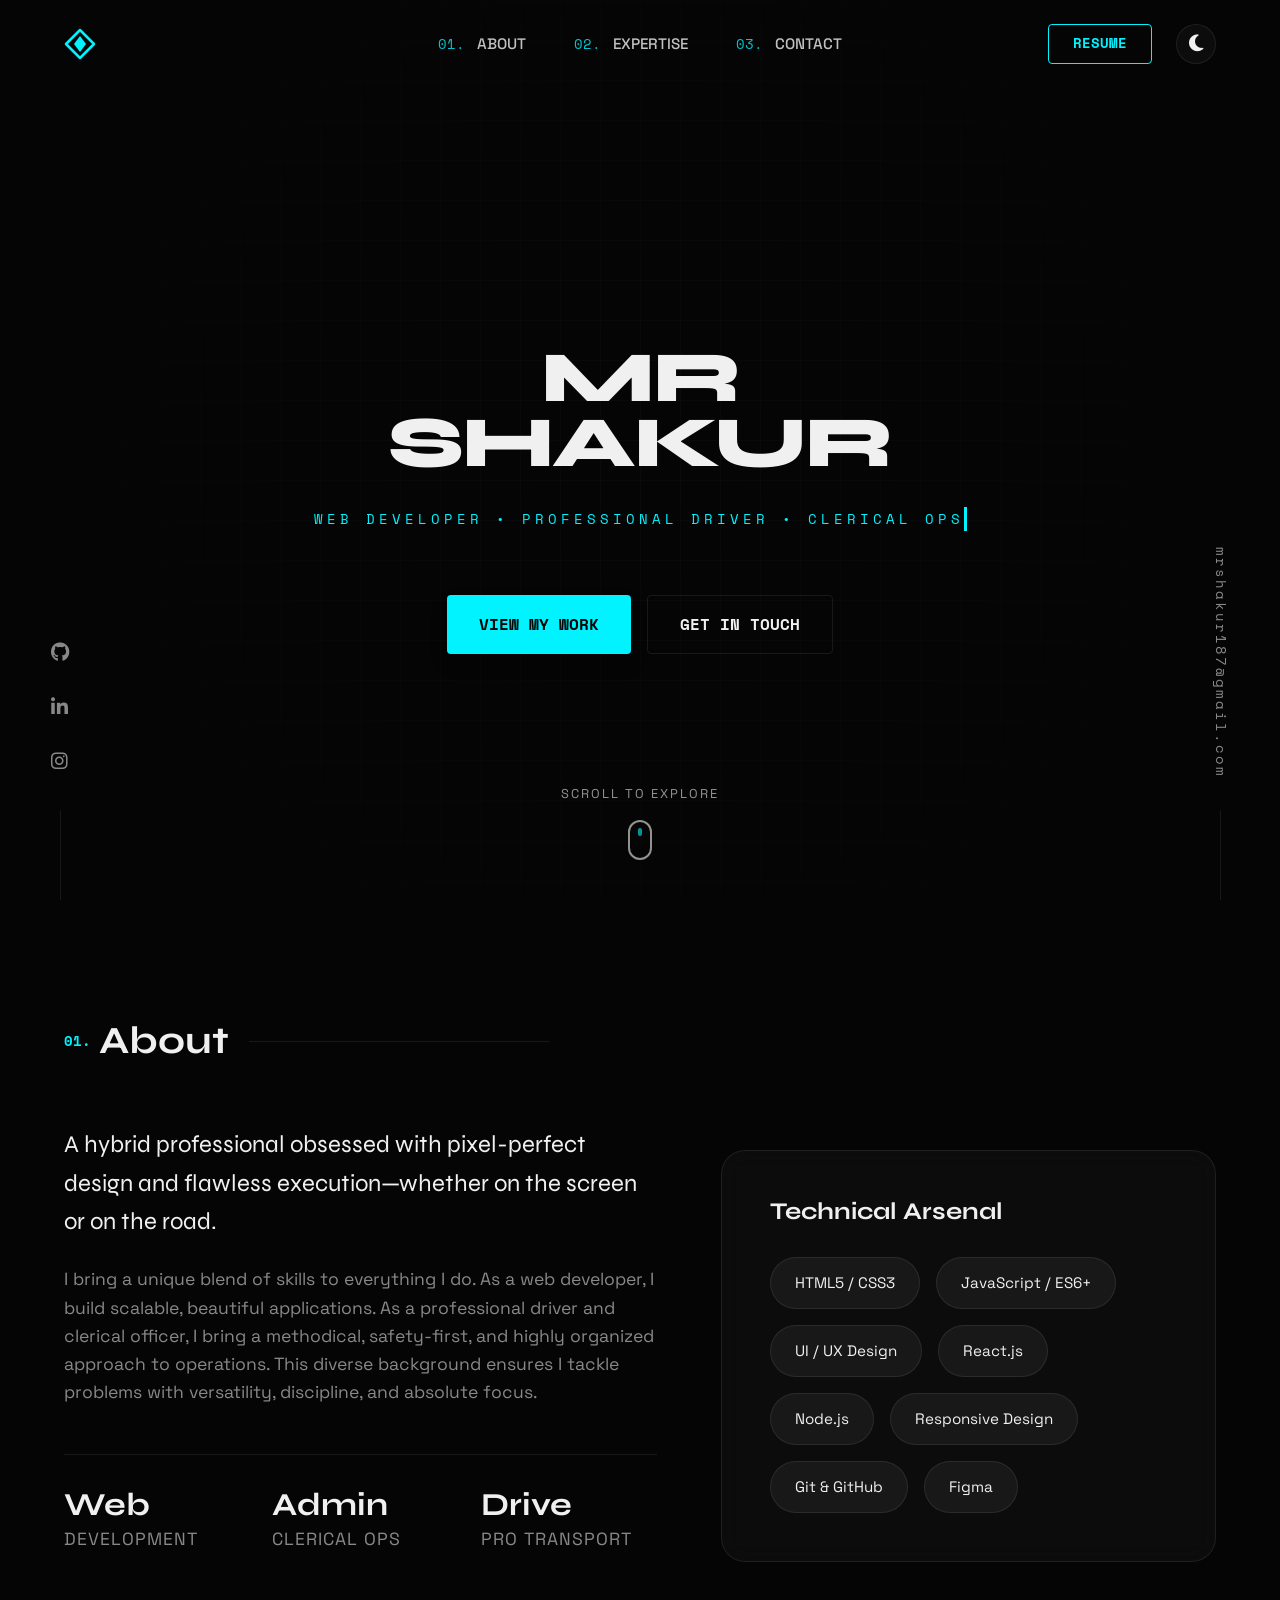
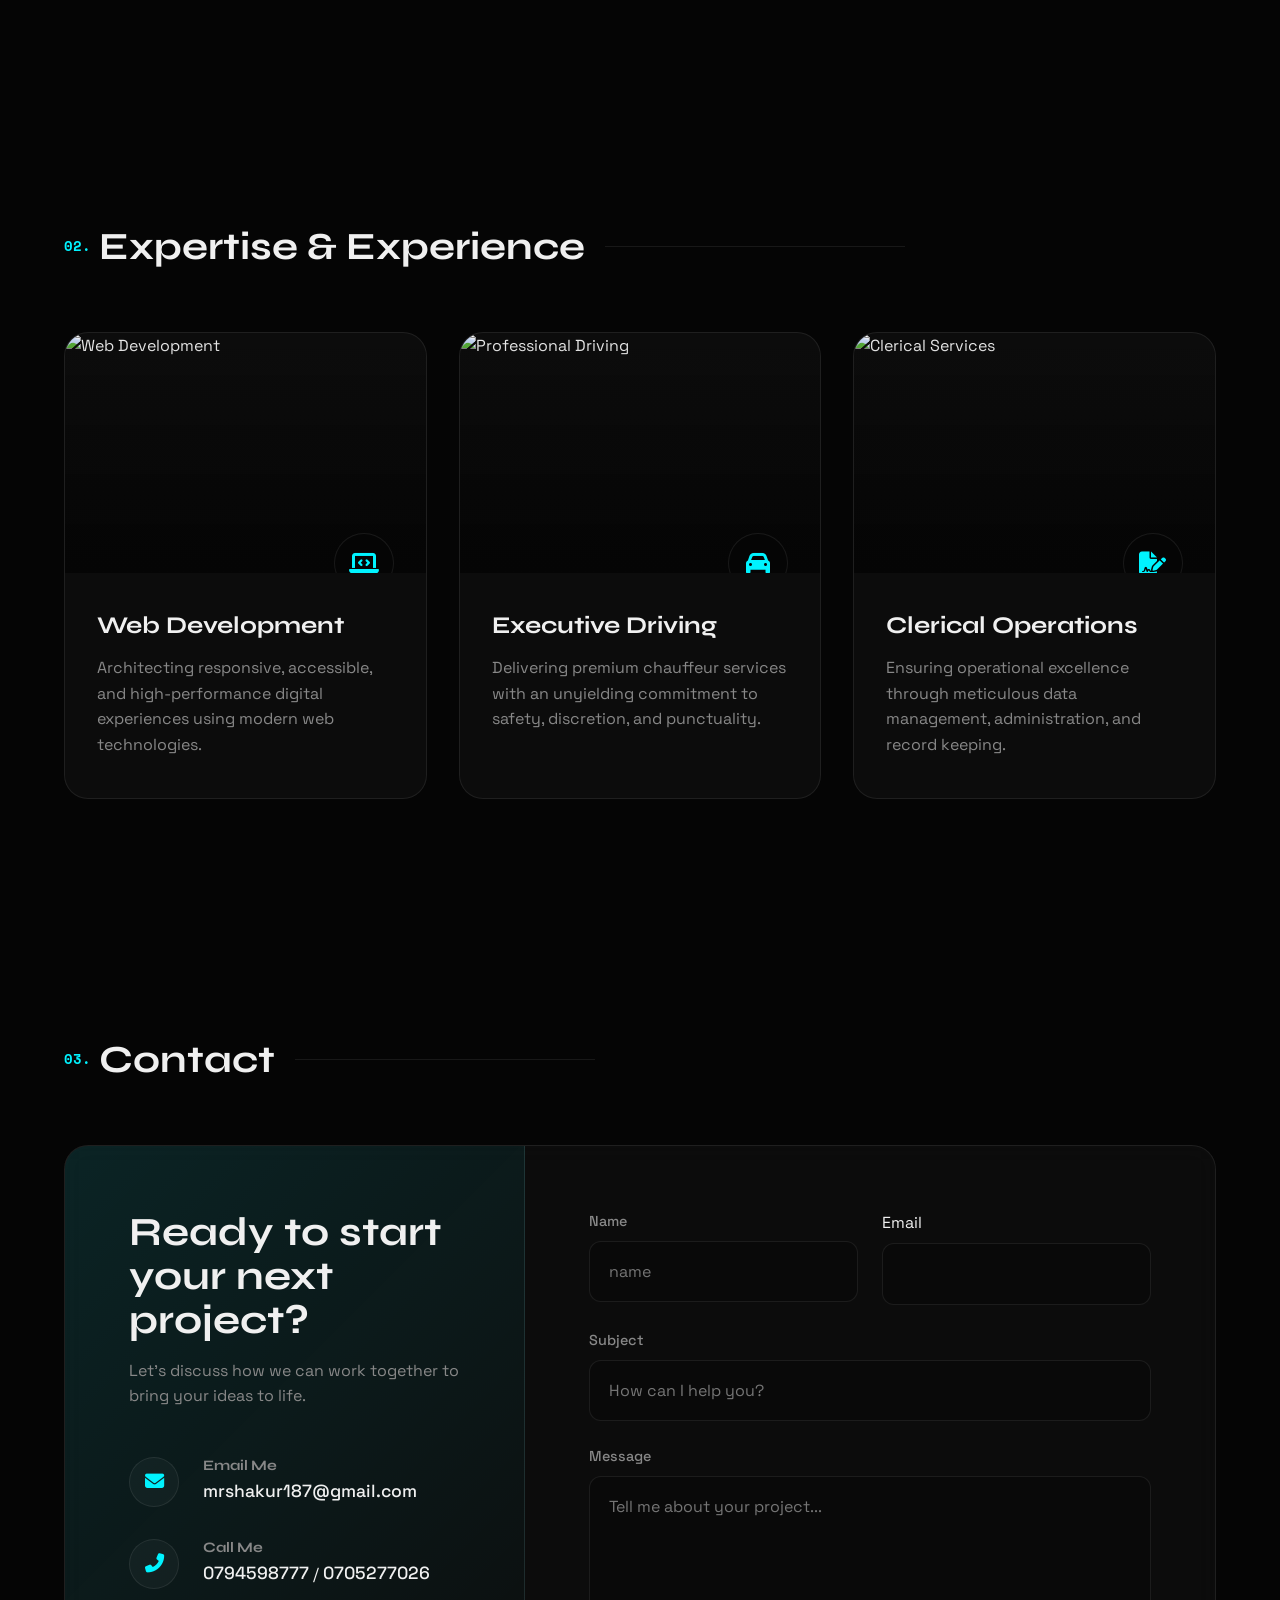
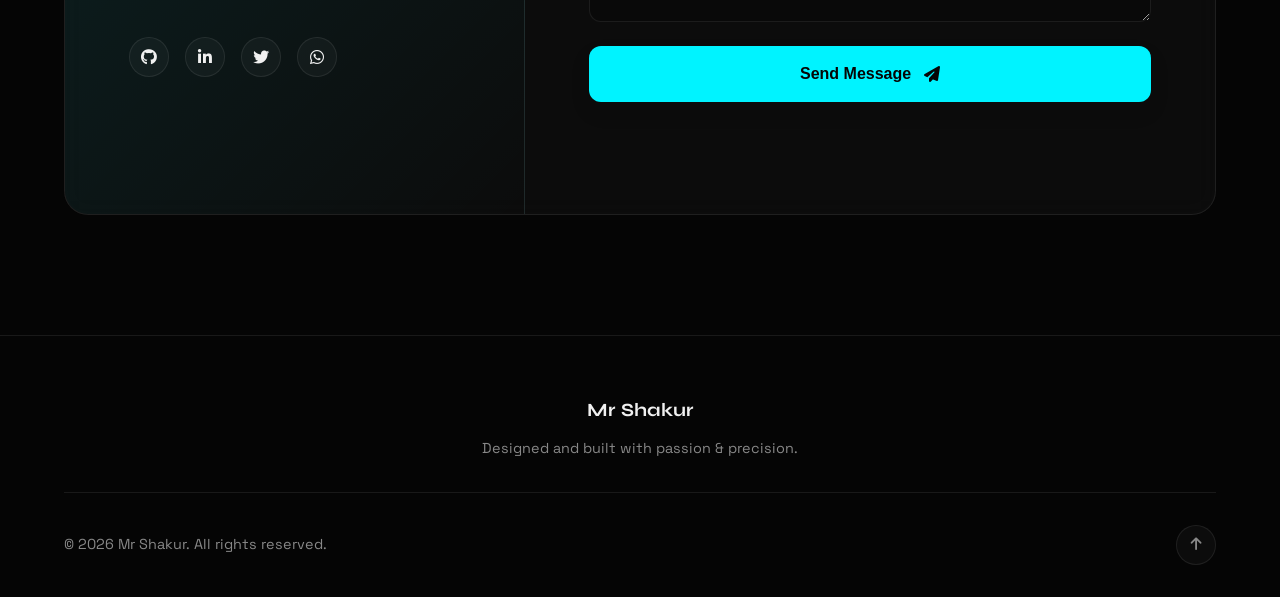
==== commit f77e1570: "Update index.html: minor formatting and form placeholder updates" ====
--- a/index.html
+++ b/index.html
@@ -7,36 +7,40 @@
     <title>Mr Shakur | Creative Developer</title>
     <meta name="description" content="Portfolio of Mr Shakur - Creative Developer & Designer">
     <link rel="stylesheet" href="style.css">
-    
+
     <!-- Modern Typography -->
     <link rel="preconnect" href="https://fonts.googleapis.com">
     <link rel="preconnect" href="https://fonts.gstatic.com" crossorigin>
-    <link href="https://fonts.googleapis.com/css2?family=Space+Grotesk:wght@300;400;500;600;700&family=Syne:wght@400;500;600;700;800&display=swap" rel="stylesheet">
-    
+    <link
+        href="https://fonts.googleapis.com/css2?family=Space+Grotesk:wght@300;400;500;600;700&family=Syne:wght@400;500;600;700;800&display=swap"
+        rel="stylesheet">
+
     <!-- Animate On Scroll (AOS) -->
     <link href="https://unpkg.com/aos@2.3.1/dist/aos.css" rel="stylesheet">
-    
+
     <!-- Icons -->
     <link rel="stylesheet" href="https://cdnjs.cloudflare.com/ajax/libs/font-awesome/6.4.0/css/all.min.css">
-    
+
 
 </head>
 
 <body>
 
     <!-- Google Fonts for Mono -->
-    <link href="https://fonts.googleapis.com/css2?family=Space+Mono:ital,wght@0,400;0,700;1,400;1,700&display=swap" rel="stylesheet">
-    
+    <link href="https://fonts.googleapis.com/css2?family=Space+Mono:ital,wght@0,400;0,700;1,400;1,700&display=swap"
+        rel="stylesheet">
+
     <!-- Fixed Sidebars -->
     <div class="fixed-sidebar left-sidebar">
         <div class="social-icons-vertical">
             <a href="#" aria-label="GitHub"><i class="fab fa-github"></i></a>
             <a href="#" aria-label="LinkedIn"><i class="fab fa-linkedin-in"></i></a>
-            <a href="#" aria-label="Instagram"><i class="fab fa-instagram"></i></a>
+            <a href="https://www.instagram.com/_mr.shakur_" target="_blank" rel="noopener noreferrer"
+                aria-label="Instagram"><i class="fab fa-instagram"></i></a>
         </div>
         <div class="vertical-line"></div>
     </div>
-    
+
     <div class="fixed-sidebar right-sidebar">
         <a href="mailto:mrshakur187@gmail.com" class="email-link-vertical">mrshakur187@gmail.com</a>
         <div class="vertical-line"></div>
@@ -48,24 +52,25 @@
 
             <a href="#" class="logo-link" aria-label="Home">
                 <svg width="32" height="32" viewBox="0 0 32 32" fill="none" xmlns="http://www.w3.org/2000/svg">
-                    <path d="M16 2L2 16L16 30L30 16L16 2Z" stroke="currentColor" stroke-width="2.5" stroke-linejoin="round"/>
-                    <path d="M16 8L10 16L16 24L22 16L16 8Z" fill="currentColor"/>
+                    <path d="M16 2L2 16L16 30L30 16L16 2Z" stroke="currentColor" stroke-width="2.5"
+                        stroke-linejoin="round" />
+                    <path d="M16 8L10 16L16 24L22 16L16 8Z" fill="currentColor" />
                 </svg>
             </a>
-            
+
             <ul class="nav-links">
                 <li><a href="#about" class="nav-item"><span class="mono-num">01.</span> ABOUT</a></li>
                 <li><a href="#expertise" class="nav-item"><span class="mono-num">02.</span> EXPERTISE</a></li>
                 <li><a href="#contact" class="nav-item"><span class="mono-num">03.</span> CONTACT</a></li>
             </ul>
-            
+
             <div class="nav-actions">
                 <a href="#" class="btn-resume">RESUME</a>
-                
+
                 <button id="theme-toggle" class="theme-btn" aria-label="Toggle theme">
                     <i class="fas fa-moon"></i>
                 </button>
-                
+
                 <div class="menu-toggle" aria-label="Toggle menu">
                     <div class="hamburger"></div>
                 </div>
@@ -78,19 +83,19 @@
         <section id="hero" class="hero-section">
 
             <div class="hero-bg-grid"></div>
-            
+
             <div class="container hero-container single-column">
                 <div class="hero-content centered">
                     <h1 class="hero-title massive-text">
                         MR<br>SHAKUR
                     </h1>
-                    
+
                     <p class="hero-tagline mono-text cinematic-typing">
                         WEB DEVELOPER • PROFESSIONAL DRIVER • CLERICAL OPS
                     </p>
-                    
-
-                    
+
+
+
                     <div class="hero-actions">
                         <a href="#expertise" class="btn btn-primary magnetic-btn solid-neon-btn">
                             VIEW MY WORK
@@ -101,7 +106,7 @@
                     </div>
                 </div>
             </div>
-            
+
             <div class="scroll-indicator">
                 <p>Scroll to explore</p>
                 <div class="mouse-scroll"></div>
@@ -118,12 +123,16 @@
                 <div class="about-grid">
                     <div class="about-text" data-aos="fade-left">
                         <p class="lead-text">
-                            A hybrid professional obsessed with pixel-perfect design and flawless execution—whether on the screen or on the road.
+                            A hybrid professional obsessed with pixel-perfect design and flawless execution—whether on
+                            the screen or on the road.
                         </p>
                         <p>
-                            I bring a unique blend of skills to everything I do. As a web developer, I build scalable, beautiful applications. As a professional driver and clerical officer, I bring a methodical, safety-first, and highly organized approach to operations. This diverse background ensures I tackle problems with versatility, discipline, and absolute focus.
+                            I bring a unique blend of skills to everything I do. As a web developer, I build scalable,
+                            beautiful applications. As a professional driver and clerical officer, I bring a methodical,
+                            safety-first, and highly organized approach to operations. This diverse background ensures I
+                            tackle problems with versatility, discipline, and absolute focus.
                         </p>
-                        
+
                         <div class="stats-grid">
                             <div class="stat-item">
                                 <h3 class="stat-value">Web</h3>
@@ -139,7 +148,7 @@
                             </div>
                         </div>
                     </div>
-                    
+
                     <div class="skills-showcase glass-panel" data-aos="fade-left">
                         <h3>Technical Arsenal</h3>
                         <div class="skills-tags">
@@ -165,11 +174,12 @@
                 </div>
 
                 <div class="cards-grid">
-                    
+
                     <!-- Web Dev Card -->
                     <div class="premium-card" data-aos="fade-up" data-aos-delay="0">
                         <div class="card-image-wrapper">
-                            <img src="https://images.unsplash.com/photo-1555066931-4365d14bab8c?auto=format&fit=crop&w=800&q=80" alt="Web Development">
+                            <img src="https://images.unsplash.com/photo-1555066931-4365d14bab8c?auto=format&fit=crop&w=800&q=80"
+                                alt="Web Development">
                             <div class="card-overlay"></div>
                             <div class="card-icon">
                                 <i class="fas fa-laptop-code"></i>
@@ -177,14 +187,16 @@
                         </div>
                         <div class="card-content">
                             <h3>Web Development</h3>
-                            <p>Architecting responsive, accessible, and high-performance digital experiences using modern web technologies.</p>
+                            <p>Architecting responsive, accessible, and high-performance digital experiences using
+                                modern web technologies.</p>
                         </div>
                     </div>
 
                     <!-- Driving Card -->
                     <div class="premium-card" data-aos="fade-up" data-aos-delay="100">
                         <div class="card-image-wrapper">
-                            <img src="https://images.unsplash.com/photo-1449965408869-eaa3f722e40d?auto=format&fit=crop&w=800&q=80" alt="Professional Driving">
+                            <img src="https://images.unsplash.com/photo-1449965408869-eaa3f722e40d?auto=format&fit=crop&w=800&q=80"
+                                alt="Professional Driving">
                             <div class="card-overlay"></div>
                             <div class="card-icon">
                                 <i class="fas fa-car"></i>
@@ -192,14 +204,16 @@
                         </div>
                         <div class="card-content">
                             <h3>Executive Driving</h3>
-                            <p>Delivering premium chauffeur services with an unyielding commitment to safety, discretion, and punctuality.</p>
+                            <p>Delivering premium chauffeur services with an unyielding commitment to safety,
+                                discretion, and punctuality.</p>
                         </div>
                     </div>
 
                     <!-- Clerical Card -->
                     <div class="premium-card" data-aos="fade-up" data-aos-delay="200">
                         <div class="card-image-wrapper">
-                            <img src="https://images.unsplash.com/photo-1450101499163-c8848c66ca85?auto=format&fit=crop&w=800&q=80" alt="Clerical Services">
+                            <img src="https://images.unsplash.com/photo-1450101499163-c8848c66ca85?auto=format&fit=crop&w=800&q=80"
+                                alt="Clerical Services">
                             <div class="card-overlay"></div>
                             <div class="card-icon">
                                 <i class="fas fa-file-signature"></i>
@@ -207,7 +221,8 @@
                         </div>
                         <div class="card-content">
                             <h3>Clerical Operations</h3>
-                            <p>Ensuring operational excellence through meticulous data management, administration, and record keeping.</p>
+                            <p>Ensuring operational excellence through meticulous data management, administration, and
+                                record keeping.</p>
                         </div>
                     </div>
 
@@ -225,7 +240,7 @@
                     <div class="contact-info">
                         <h2>Ready to start your next project?</h2>
                         <p class="contact-desc">Let's discuss how we can work together to bring your ideas to life.</p>
-                        
+
                         <div class="contact-methods">
                             <div class="method">
                                 <div class="method-icon"><i class="fas fa-envelope"></i></div>
@@ -238,29 +253,31 @@
                                 <div class="method-icon"><i class="fas fa-phone-alt"></i></div>
                                 <div>
                                     <h4>Call Me</h4>
-                                    <a href="tel:+254794598777">0794598777</a> / <a href="tel:+254705277026">0705277026</a>
+                                    <a href="tel:+254794598777">0794598777</a> / <a
+                                        href="tel:+254705277026">0705277026</a>
                                 </div>
                             </div>
                         </div>
-                        
+
                         <div class="social-links">
                             <a href="#" class="social-icon" aria-label="GitHub"><i class="fab fa-github"></i></a>
                             <a href="#" class="social-icon" aria-label="LinkedIn"><i class="fab fa-linkedin-in"></i></a>
                             <a href="#" class="social-icon" aria-label="Twitter"><i class="fab fa-twitter"></i></a>
-                            <a href="https://wa.me/254794598777" class="social-icon" aria-label="WhatsApp"><i class="fab fa-whatsapp"></i></a>
-                        </div>
-                    </div>
-                    
+                            <a href="https://wa.me/254794598777" class="social-icon" aria-label="WhatsApp"><i
+                                    class="fab fa-whatsapp"></i></a>
+                        </div>
+                    </div>
+
                     <div class="contact-form-container">
-                        <form id="contact-form" class="modern-form" action="https://formspree.io/f/mzdkpkje" method="POST">
+                        <form id="contact-form" class="modern-form" action="https://formspree.io/f/mzdkpkje"
+                            method="POST">
                             <div class="form-row">
                                 <div class="input-group">
                                     <label for="name">Name</label>
-                                    <input type="text" id="name" name="name" required placeholder="John Doe">
+                                    <input type="text" id="name" name="name" required placeholder="name">
                                 </div>
-                                <div class="input-group">
-                                    <label for="email">Email</label>
-                                    <input type="email" id="email" name="email" required placeholder="john@example.com">
+                                <div class="input-group" <label for="email">Email</label>
+                                    <input type="email" id="email" name="email" required placeholder="">
                                 </div>
                             </div>
                             <div class="input-group">
@@ -269,9 +286,10 @@
                             </div>
                             <div class="input-group">
                                 <label for="message">Message</label>
-                                <textarea id="message" name="message" rows="5" required placeholder="Tell me about your project..."></textarea>
-                            </div>
-                            
+                                <textarea id="message" name="message" rows="5" required
+                                    placeholder="Tell me about your project..."></textarea>
+                            </div>
+
                             <button type="submit" class="btn btn-primary submit-btn magnetic-btn">
                                 <span>Send Message</span>
                                 <i class="fas fa-paper-plane"></i>
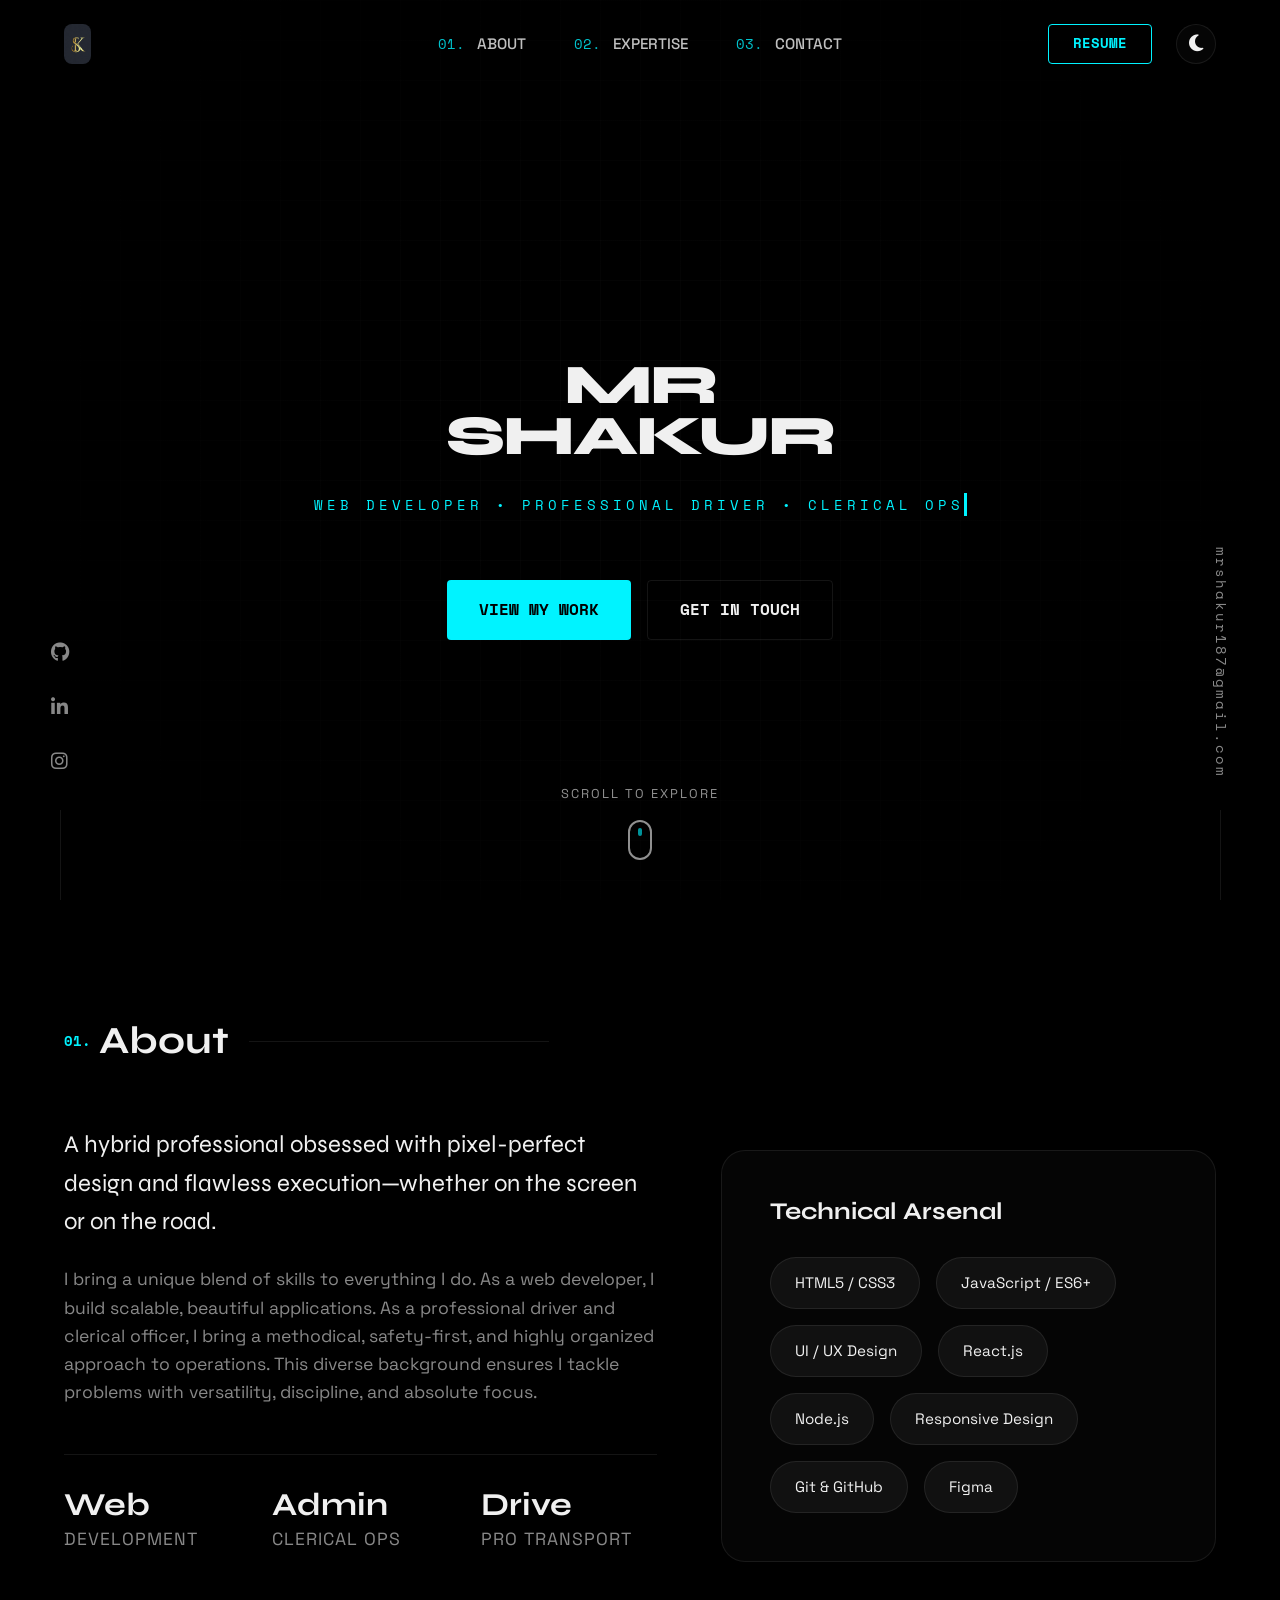
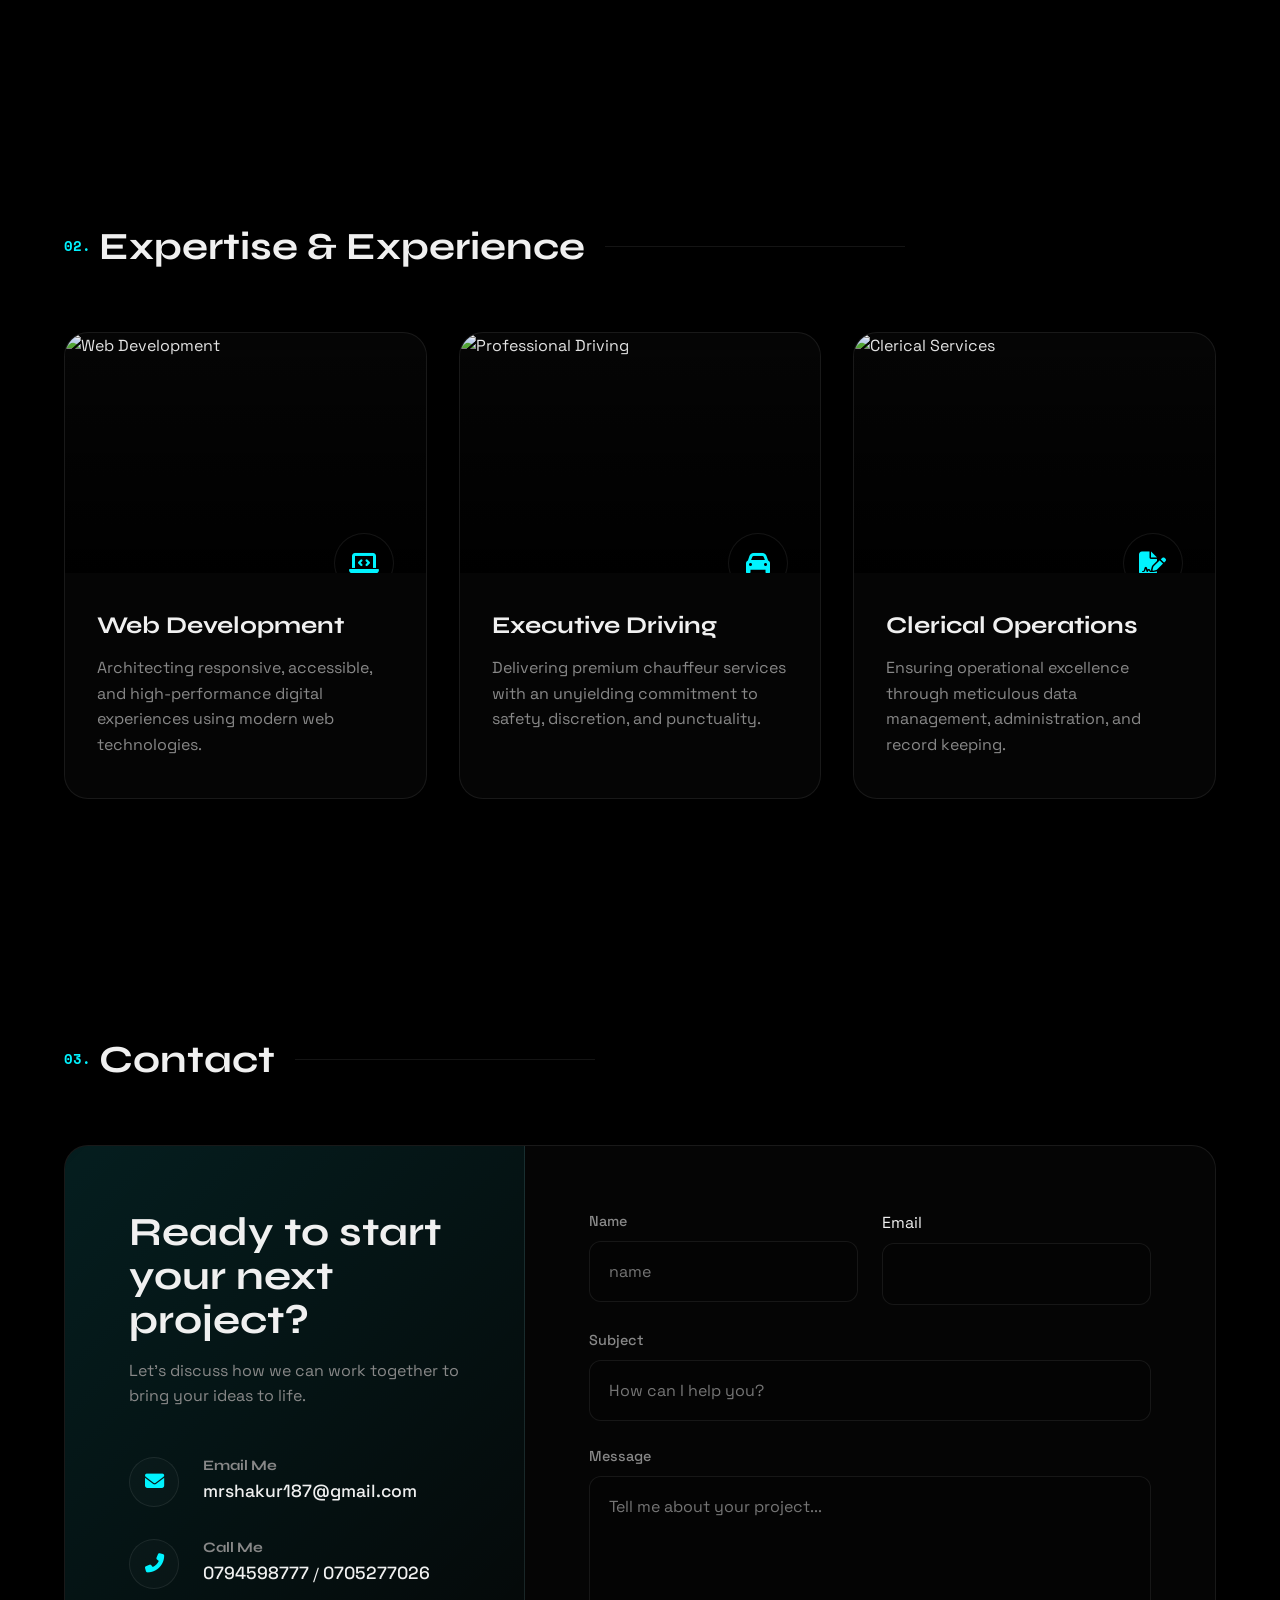
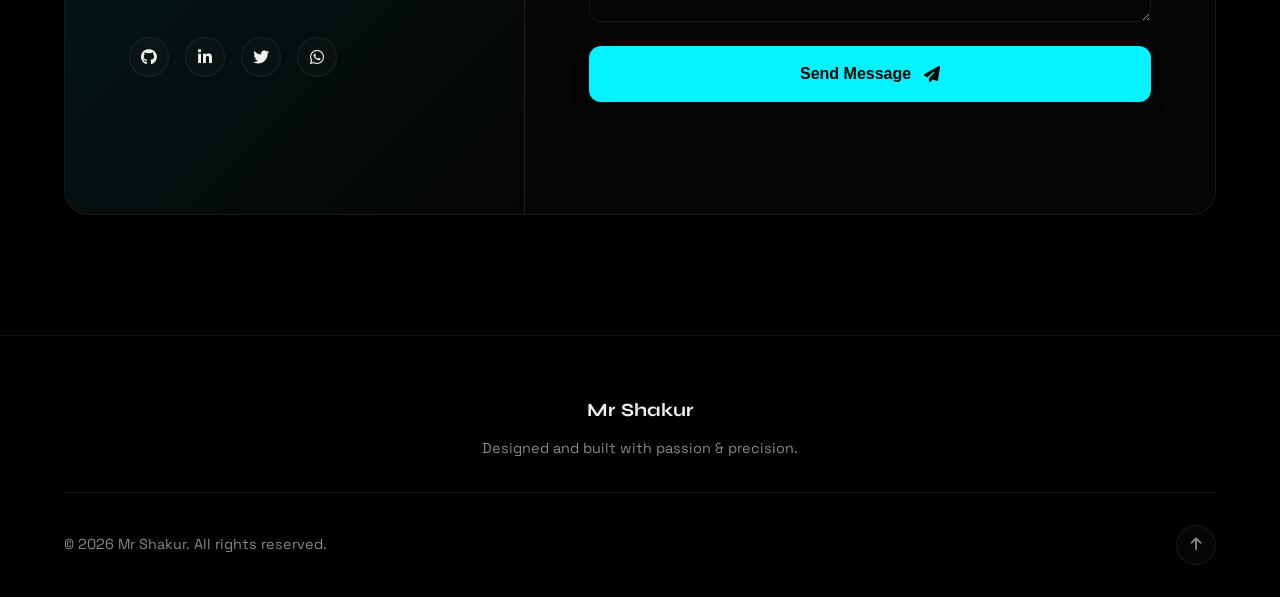
==== commit f5c6f608: "Update portfolio logo with premium gold monogram and adjust styling" ====
--- a/index.html
+++ b/index.html
@@ -51,11 +51,7 @@
         <nav class="premium-nav">
 
             <a href="#" class="logo-link" aria-label="Home">
-                <svg width="32" height="32" viewBox="0 0 32 32" fill="none" xmlns="http://www.w3.org/2000/svg">
-                    <path d="M16 2L2 16L16 30L30 16L16 2Z" stroke="currentColor" stroke-width="2.5"
-                        stroke-linejoin="round" />
-                    <path d="M16 8L10 16L16 24L22 16L16 8Z" fill="currentColor" />
-                </svg>
+                <img src="logo.jpg" alt="Mr Shakur Logo" class="logo-img">
             </a>
 
             <ul class="nav-links">
--- a/style.css
+++ b/style.css
@@ -1,29 +1,29 @@
 /* === CSS Variables & Base Setup === */
 :root {
-    --bg-dark: #050505;
+    --bg-dark: #000000;
     --bg-light: #ffffff;
-    
+
     --text-dark: #f0f0f0;
-    --text-light: #050505;
+    --text-light: #000000;
     --text-muted-dark: #888888;
     --text-muted-light: #666666;
-    
-    --glass-bg-dark: rgba(255, 255, 255, 0.03);
+
+    --glass-bg-dark: rgba(255, 255, 255, 0.02);
     --glass-bg-light: rgba(0, 0, 0, 0.03);
-    
+
     --glass-border-dark: rgba(255, 255, 255, 0.08);
     --glass-border-light: rgba(0, 0, 0, 0.08);
-    
+
     --glass-blur: 12px;
-    
+
     --font-heading: 'Syne', sans-serif;
     --font-body: 'Space Grotesk', sans-serif;
     --font-mono: 'Space Mono', monospace;
-    
+
     --transition-fast: 0.2s cubic-bezier(0.25, 1, 0.5, 1);
     --transition-base: 0.4s cubic-bezier(0.25, 1, 0.5, 1);
     --transition-slow: 0.8s cubic-bezier(0.25, 1, 0.5, 1);
-    
+
     --container-width: 1280px;
     --section-spacing: 120px;
 }
@@ -38,7 +38,7 @@
     --primary: #00f3ff;
     --secondary: #00ff88;
     --accent: #00f3ff;
-    --btn-text: #050505;
+    --btn-text: #000000;
 }
 
 /* Light Theme Variables */
@@ -137,7 +137,12 @@
 }
 
 /* === Typography === */
-h1, h2, h3, h4, h5, h6 {
+h1,
+h2,
+h3,
+h4,
+h5,
+h6 {
     font-family: var(--font-heading);
     font-weight: 700;
     line-height: 1.1;
@@ -241,13 +246,19 @@
     flex: 1;
     display: flex;
     align-items: center;
-    color: var(--primary);
     transition: var(--transition-base);
 }
 
 .logo-link:hover {
-    color: var(--secondary);
-    transform: scale(1.1) rotate(10deg);
+    transform: scale(1.05);
+}
+
+.logo-img {
+    height: 40px;
+    width: auto;
+    border-radius: 8px;
+    object-fit: contain;
+    transition: var(--transition-base);
 }
 
 .nav-links {
@@ -273,7 +284,8 @@
     opacity: 0.8;
 }
 
-.nav-item:hover, .nav-item.active {
+.nav-item:hover,
+.nav-item.active {
     opacity: 1;
     color: var(--primary);
 }
@@ -289,7 +301,8 @@
     transition: var(--transition-base);
 }
 
-.nav-item:hover::after, .nav-item.active::after {
+.nav-item:hover::after,
+.nav-item.active::after {
     width: 100%;
 }
 
@@ -360,7 +373,8 @@
     transition: var(--transition-fast);
 }
 
-.hamburger::before, .hamburger::after {
+.hamburger::before,
+.hamburger::after {
     content: '';
     position: absolute;
     width: 100%;
@@ -369,8 +383,13 @@
     transition: var(--transition-fast);
 }
 
-.hamburger::before { top: -8px; }
-.hamburger::after { bottom: -8px; }
+.hamburger::before {
+    top: -8px;
+}
+
+.hamburger::after {
+    bottom: -8px;
+}
 
 /* === Common Elements === */
 .glass-panel {
@@ -467,9 +486,17 @@
 }
 
 @keyframes pulse {
-    0% { box-shadow: 0 0 0 0 rgba(0, 243, 255, 0.4); }
-    70% { box-shadow: 0 0 0 10px rgba(0, 243, 255, 0); }
-    100% { box-shadow: 0 0 0 0 rgba(0, 243, 255, 0); }
+    0% {
+        box-shadow: 0 0 0 0 rgba(0, 243, 255, 0.4);
+    }
+
+    70% {
+        box-shadow: 0 0 0 10px rgba(0, 243, 255, 0);
+    }
+
+    100% {
+        box-shadow: 0 0 0 0 rgba(0, 243, 255, 0);
+    }
 }
 
 /* === Hero Section === */
@@ -527,8 +554,13 @@
 }
 
 @keyframes drift {
-    0% { transform: translate(0, 0) scale(1); }
-    100% { transform: translate(50px, 50px) scale(1.2); }
+    0% {
+        transform: translate(0, 0) scale(1);
+    }
+
+    100% {
+        transform: translate(50px, 50px) scale(1.2);
+    }
 }
 
 .hero-bg-grid {
@@ -539,7 +571,7 @@
     height: 100%;
     background-size: 40px 40px;
     background-image: linear-gradient(to right, rgba(255, 255, 255, 0.02) 1px, transparent 1px),
-                      linear-gradient(to bottom, rgba(255, 255, 255, 0.02) 1px, transparent 1px);
+        linear-gradient(to bottom, rgba(255, 255, 255, 0.02) 1px, transparent 1px);
     z-index: 0;
 }
 
@@ -572,7 +604,7 @@
 }
 
 .hero-title.massive-text {
-    font-size: clamp(2.5rem, 6vw, 4.5rem);
+    font-size: clamp(2rem, 5vw, 3.5rem);
     line-height: 0.9;
     letter-spacing: -2px;
     margin-bottom: 2rem;
@@ -594,7 +626,7 @@
     white-space: nowrap;
     border-right: 3px solid var(--primary);
     width: 0;
-    animation: 
+    animation:
         typing 3.5s steps(50, end) forwards,
         blink-caret 0.75s step-end infinite,
         cinematic-glow 2s ease-in-out infinite;
@@ -602,18 +634,39 @@
 }
 
 @keyframes typing {
-    from { width: 0 }
-    to { width: 100% }
+    from {
+        width: 0
+    }
+
+    to {
+        width: 100%
+    }
 }
 
 @keyframes blink-caret {
-    from, to { border-color: transparent }
-    50% { border-color: var(--primary) }
+
+    from,
+    to {
+        border-color: transparent
+    }
+
+    50% {
+        border-color: var(--primary)
+    }
 }
 
 @keyframes cinematic-glow {
-    0%, 100% { text-shadow: 0 0 5px var(--primary); opacity: 0.8; }
-    50% { text-shadow: 0 0 15px var(--primary), 0 0 20px var(--secondary); opacity: 1; }
+
+    0%,
+    100% {
+        text-shadow: 0 0 5px var(--primary);
+        opacity: 0.8;
+    }
+
+    50% {
+        text-shadow: 0 0 15px var(--primary), 0 0 20px var(--secondary);
+        opacity: 1;
+    }
 }
 
 
@@ -636,8 +689,15 @@
 }
 
 @keyframes float {
-    0%, 100% { transform: translateY(0); }
-    50% { transform: translateY(-15px); }
+
+    0%,
+    100% {
+        transform: translateY(0);
+    }
+
+    50% {
+        transform: translateY(-15px);
+    }
 }
 
 .scroll-indicator {
@@ -680,8 +740,15 @@
 }
 
 @keyframes scroll-wheel {
-    0% { transform: translate(-50%, 0); opacity: 1; }
-    100% { transform: translate(-50%, 15px); opacity: 0; }
+    0% {
+        transform: translate(-50%, 0);
+        opacity: 1;
+    }
+
+    100% {
+        transform: translate(-50%, 15px);
+        opacity: 0;
+    }
 }
 
 .section-header {
@@ -1032,8 +1099,17 @@
     font-weight: 500;
 }
 
-.success-msg { background: rgba(0, 243, 255, 0.1); color: var(--primary); border: 1px solid var(--primary); }
-.error-msg { background: rgba(255, 0, 85, 0.1); color: var(--accent); border: 1px solid var(--accent); }
+.success-msg {
+    background: rgba(0, 243, 255, 0.1);
+    color: var(--primary);
+    border: 1px solid var(--primary);
+}
+
+.error-msg {
+    background: rgba(255, 0, 85, 0.1);
+    color: var(--accent);
+    border: 1px solid var(--accent);
+}
 
 /* === Footer === */
 .site-footer {
@@ -1104,11 +1180,11 @@
     .cards-grid {
         grid-template-columns: repeat(2, 1fr);
     }
-    
+
     .contact-wrapper {
         grid-template-columns: 1fr;
     }
-    
+
     .contact-info {
         border-right: none;
         border-bottom: 1px solid var(--glass-border);
@@ -1150,7 +1226,7 @@
         gap: 2.5rem;
         transition: var(--transition-base);
         z-index: 1000;
-        box-shadow: -10px 0 30px rgba(0,0,0,0.3);
+        box-shadow: -10px 0 30px rgba(0, 0, 0, 0.3);
         border-left: 1px solid var(--glass-border);
     }
 
@@ -1167,7 +1243,8 @@
     }
 
     .btn-resume {
-        display: none; /* Move to mobile menu if needed, or hide to save space */
+        display: none;
+        /* Move to mobile menu if needed, or hide to save space */
     }
 
     .menu-toggle {
@@ -1190,20 +1267,27 @@
     }
 
     .hero-title.massive-text {
-        font-size: clamp(2.5rem, 15vw, 4rem);
+        font-size: clamp(1.5rem, 10vw, 2.5rem);
         letter-spacing: -1px;
         line-height: 1;
     }
 
     .hero-tagline.mono-text {
-        font-size: 0.75rem;
-        letter-spacing: 2px;
+        font-size: clamp(0.4rem, 2.4vw, 0.75rem);
+        letter-spacing: 0.5px;
         margin-bottom: 3rem;
-        width: 100%;
-        text-align: center;
-        white-space: normal;
-        border-right: none;
-        animation: none;
+        width: 0;
+        display: block;
+        margin-left: auto;
+        margin-right: auto;
+        overflow: hidden;
+        white-space: nowrap;
+        border-right: 3px solid var(--primary);
+        animation:
+            typing 3.5s steps(50, end) forwards,
+            blink-caret 0.75s step-end infinite,
+            cinematic-glow 2s ease-in-out infinite;
+        animation-delay: 0.5s;
     }
 
     .hero-actions {
@@ -1226,7 +1310,9 @@
         text-align: center;
     }
 
-    .skills-showcase, .contact-info, .contact-form-container {
+    .skills-showcase,
+    .contact-info,
+    .contact-form-container {
         padding: 2rem;
     }
 
@@ -1256,10 +1342,12 @@
     }
 
     .orb-3 {
-        display: none; /* Hide 3rd orb on mobile to save performance/space */
+        display: none;
+        /* Hide 3rd orb on mobile to save performance/space */
     }
 
     .minimal-header .section-title::after {
-        width: 100px; /* Shorten line on mobile */
+        width: 100px;
+        /* Shorten line on mobile */
     }
 }
